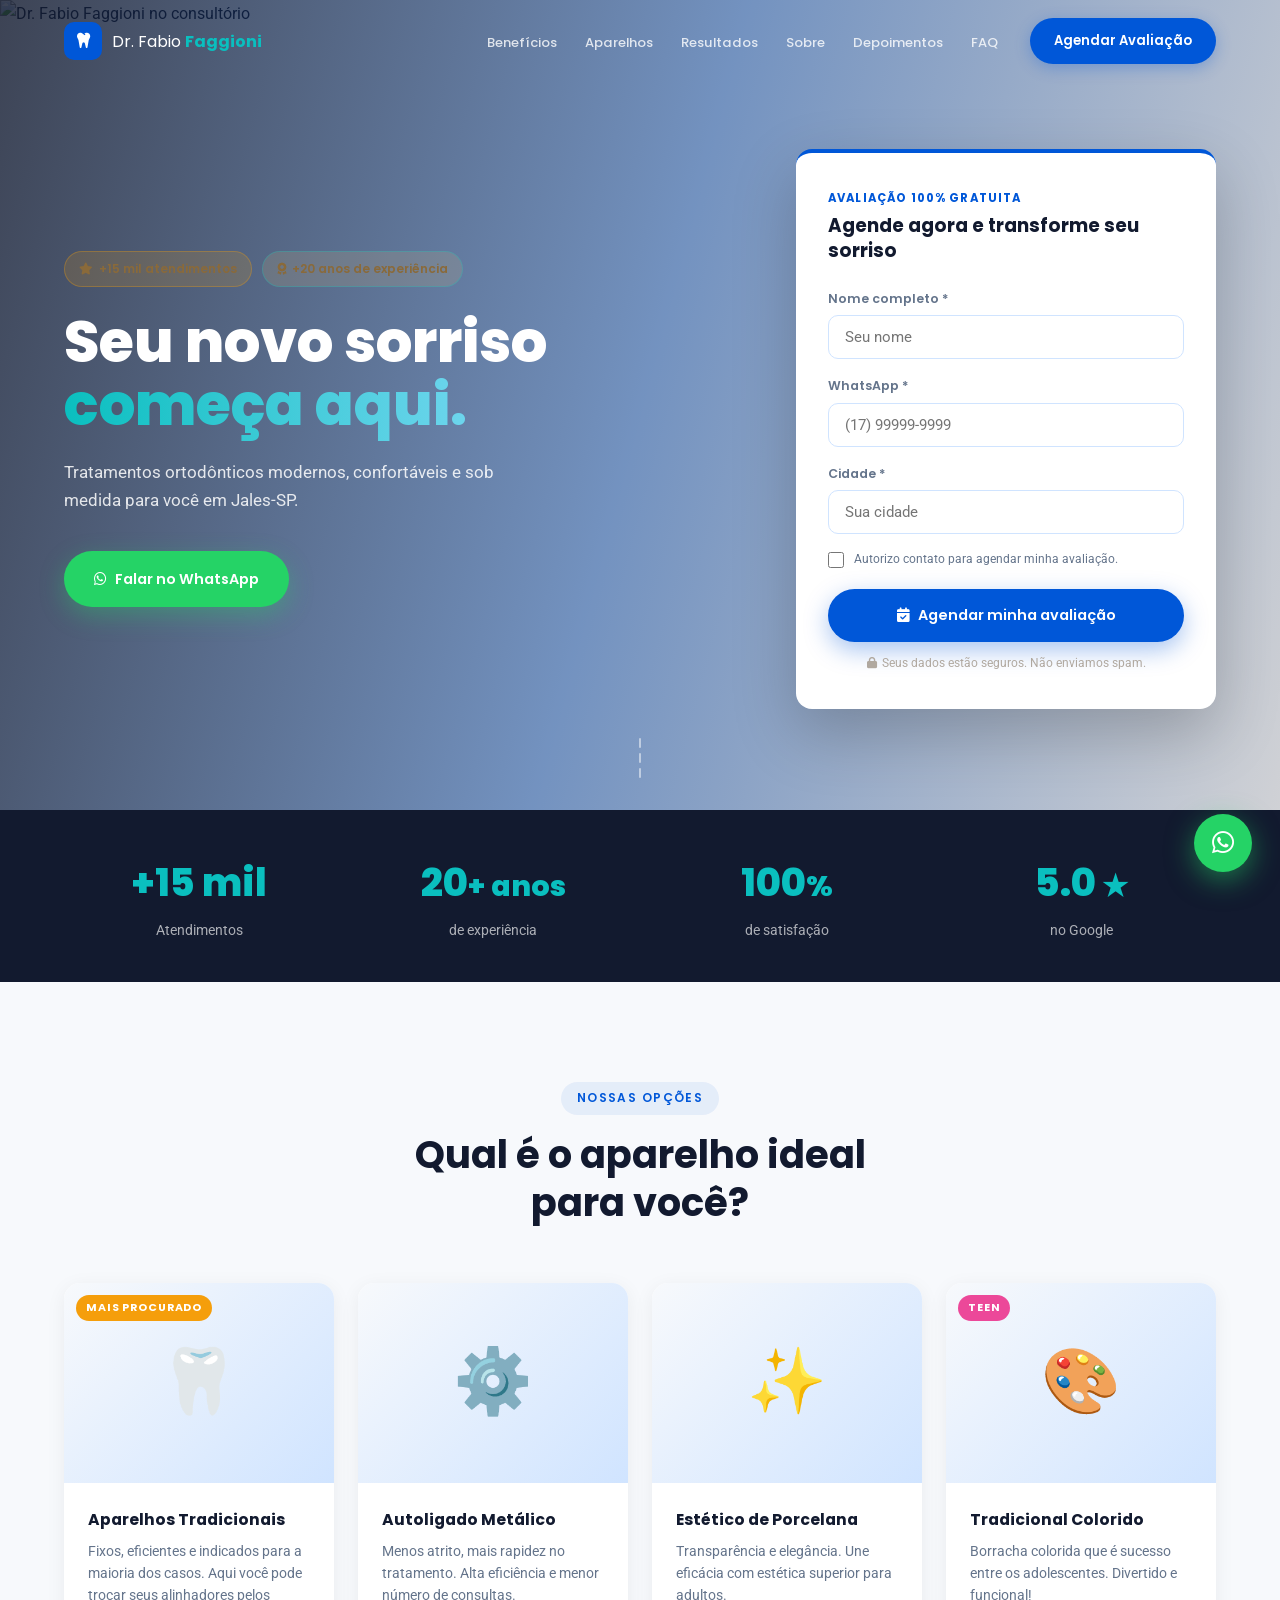
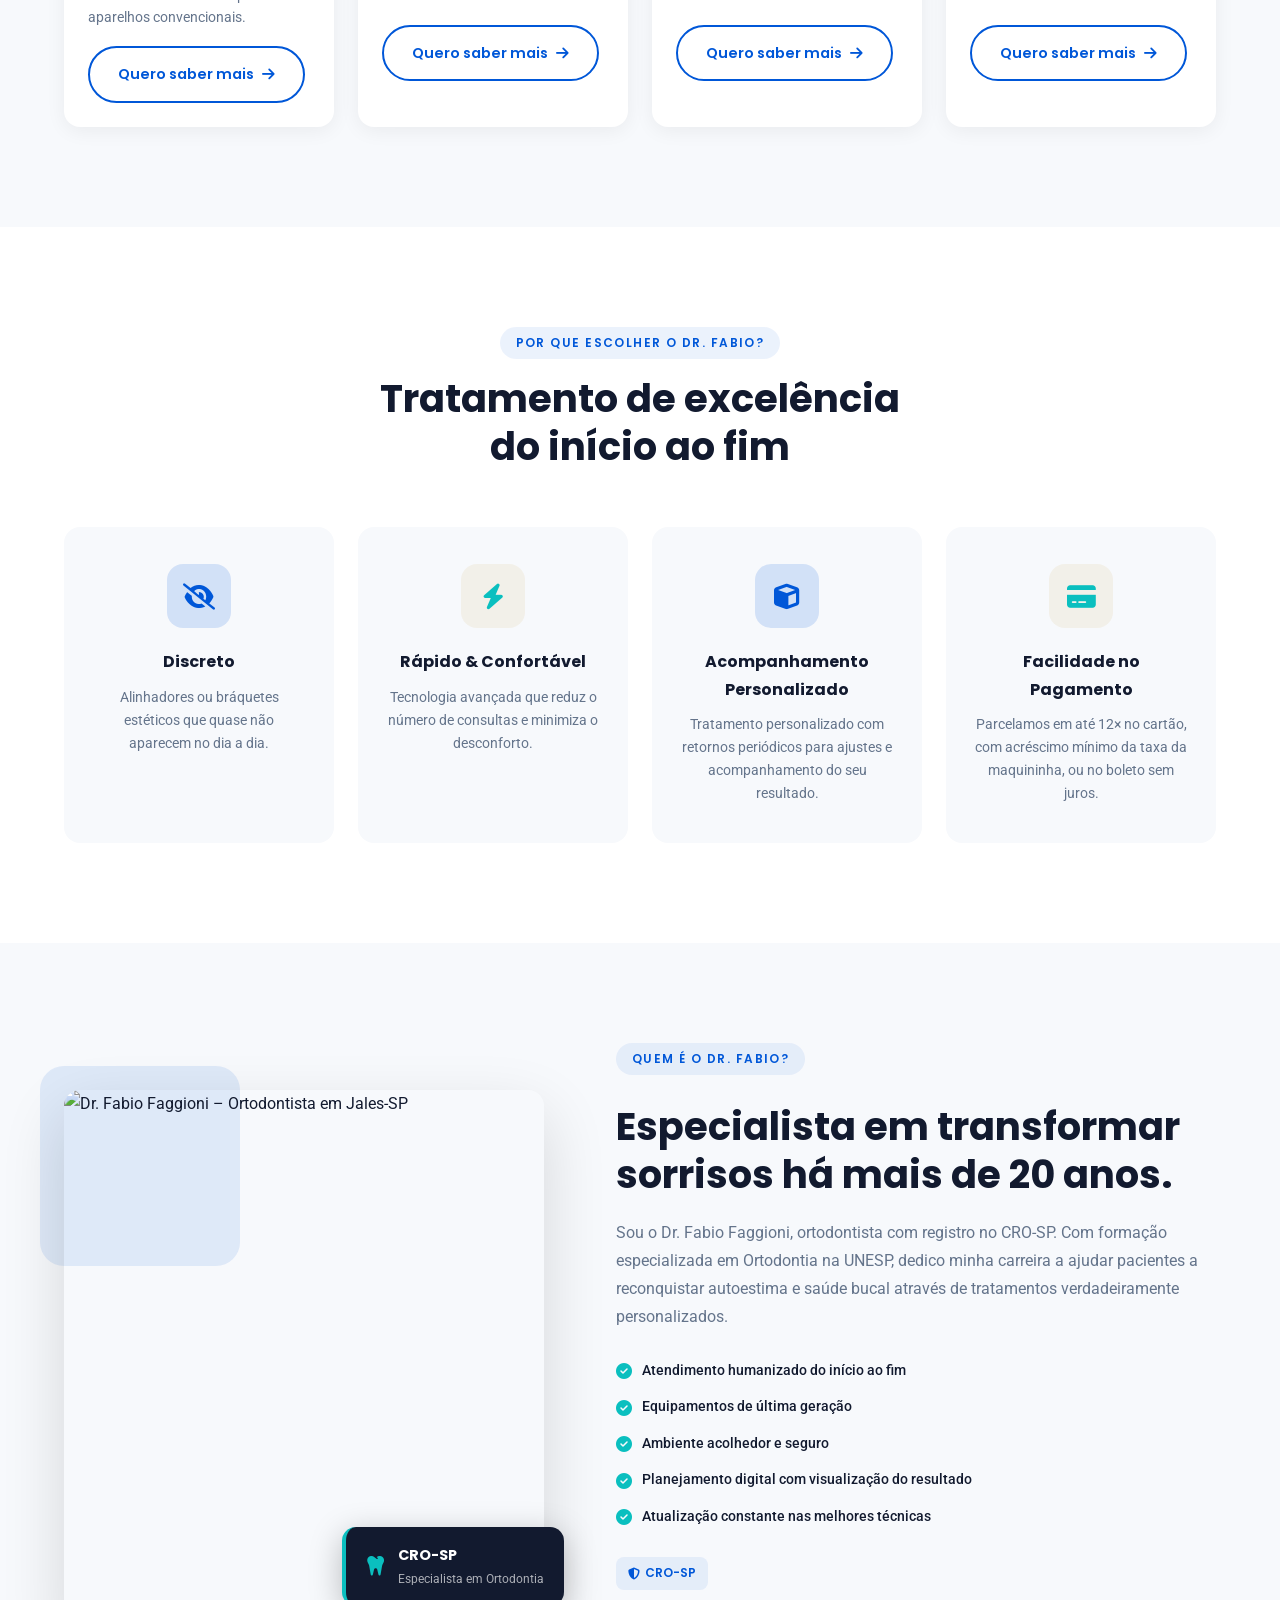
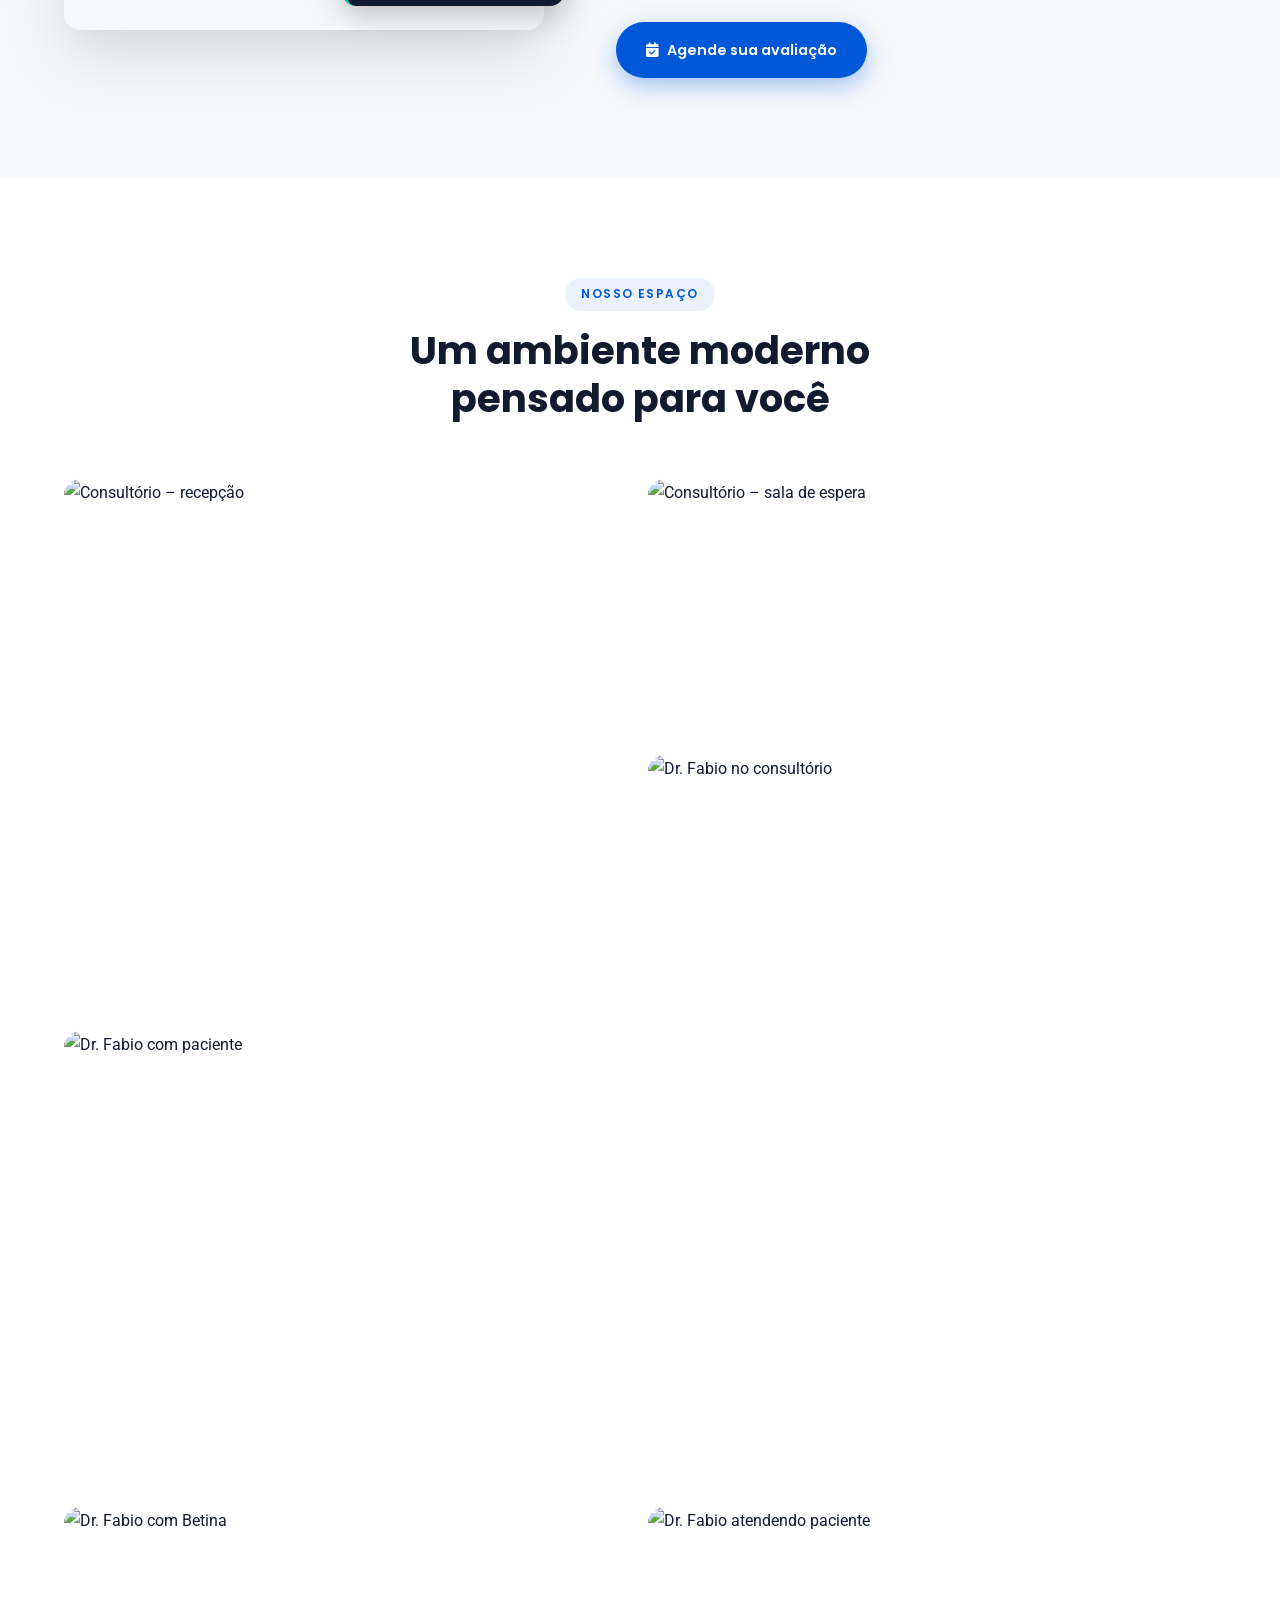
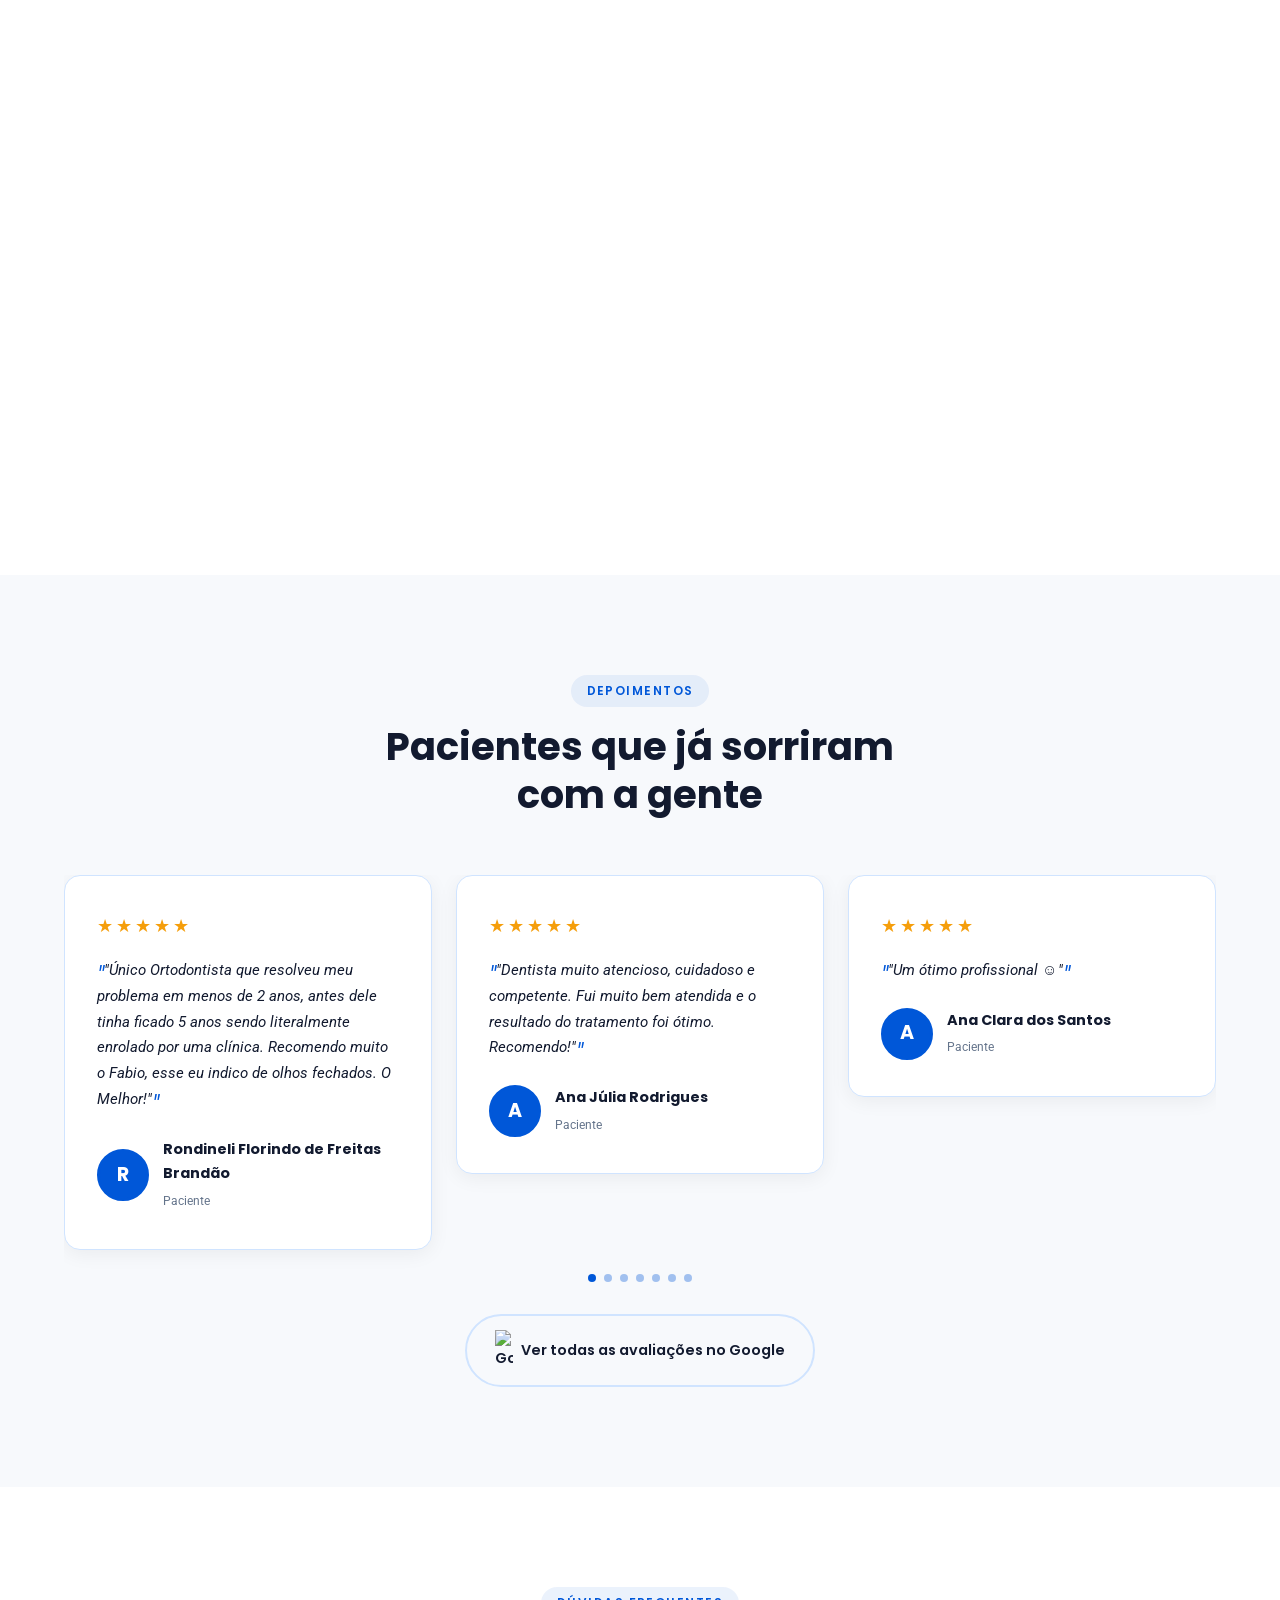
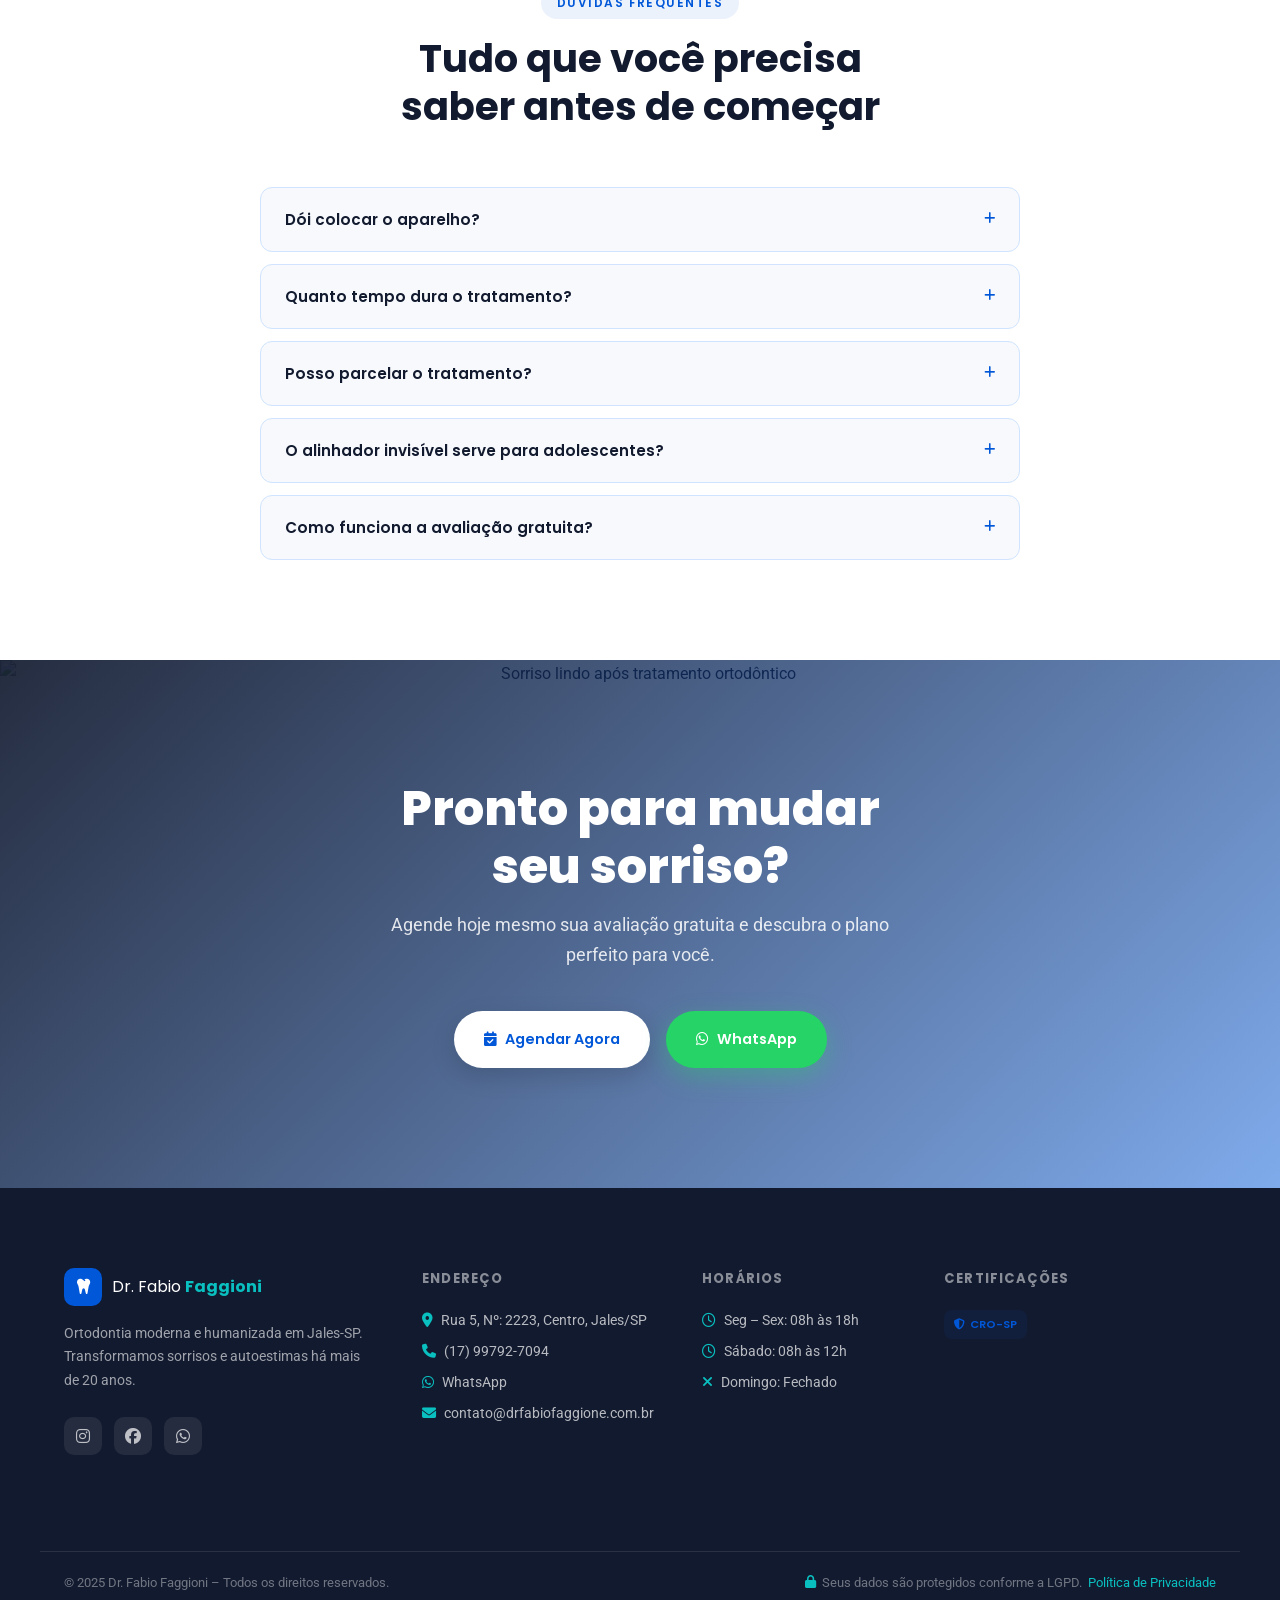
==== index.html @ be051762 "Adiciona depoimentos reais e mantém fakes (exceto planejamento 3D) https://claude.ai/code/session_01" ====
<!DOCTYPE html>
<html lang="pt-BR">
<head>
  <meta charset="UTF-8" />
  <meta name="viewport" content="width=device-width, initial-scale=1.0" />
  <meta name="description" content="Dr. Fabio Faggioni – Ortodontia em Jales-SP. Tratamentos modernos, alinhadores invisíveis, aparelhos estéticos e muito mais. Agende sua avaliação gratuita!" />
  <title>Dr. Fabio Faggioni | Ortodontia em Jales-SP</title>

  <!-- Fonts -->
  <link rel="preconnect" href="https://fonts.googleapis.com" />
  <link rel="preconnect" href="https://fonts.gstatic.com" crossorigin />
  <link href="https://fonts.googleapis.com/css2?family=Poppins:wght@300;400;500;600;700;800;900&family=Roboto:wght@300;400;500;700&display=swap" rel="stylesheet" />

  <!-- Icons -->
  <link rel="stylesheet" href="https://cdnjs.cloudflare.com/ajax/libs/font-awesome/6.5.0/css/all.min.css" />

  <!-- Swiper -->
  <link rel="stylesheet" href="https://cdn.jsdelivr.net/npm/swiper@11/swiper-bundle.min.css" />

  <!-- AOS -->
  <link rel="stylesheet" href="https://unpkg.com/aos@2.3.4/dist/aos.css" />

  <style>
/* =====================================================
   DR. FÁBIO FAGGIONE – CSS PREMIUM
   ===================================================== */

/* --- RESET & BASE --- */
*, *::before, *::after { box-sizing: border-box; margin: 0; padding: 0; }

:root {
  --blue:    #0057D8;
  --blue-dk: #003FA3;
  --teal:    #0ABFBF;
  --neutral: #F7F9FC;
  --dark:    #121A2F;
  --dark2:   #1E2A45;
  --gray:    #64748B;
  --light:   #FFFFFF;
  --gold:    #F59E0B;
  --shadow:  0 4px 32px rgba(0,87,216,.13);
  --radius:  16px;
  --font1:   'Poppins', sans-serif;
  --font2:   'Roboto', sans-serif;
  --transition: .3s ease;
}

html { scroll-behavior: smooth; font-size: 16px; }

body {
  font-family: var(--font2);
  color: var(--dark);
  background: #ffffff;
  line-height: 1.7;
  overflow-x: hidden;
}

img { max-width: 100%; display: block; object-fit: cover; }
a  { text-decoration: none; color: inherit; }
ul { list-style: none; }
button { cursor: pointer; border: none; background: none; font-family: var(--font1); }

.container {
  max-width: 1200px;
  margin: 0 auto;
  padding: 0 24px;
}

/* ---- SECTION HEADERS ---- */
.section-header {
  text-align: center;
  margin-bottom: 56px;
}
.section-tag {
  display: inline-block;
  font-family: var(--font1);
  font-size: .75rem;
  font-weight: 600;
  letter-spacing: .12em;
  text-transform: uppercase;
  color: var(--blue);
  background: rgba(0,87,216,.08);
  padding: 6px 16px;
  border-radius: 100px;
  margin-bottom: 16px;
}
.section-title {
  font-family: var(--font1);
  font-size: clamp(1.75rem, 3vw, 2.5rem);
  font-weight: 700;
  line-height: 1.25;
  color: var(--dark);
}
.section-title span { color: var(--blue); }

/* ---- BUTTONS ---- */
.btn {
  display: inline-flex;
  align-items: center;
  gap: 8px;
  font-family: var(--font1);
  font-size: .9rem;
  font-weight: 600;
  padding: 14px 28px;
  border-radius: 50px;
  transition: var(--transition);
  border: 2px solid transparent;
  cursor: pointer;
  text-align: center;
  justify-content: center;
}
.btn--primary {
  background: var(--blue);
  color: #fff;
  box-shadow: 0 8px 24px rgba(0,87,216,.35);
}
.btn--primary:hover {
  background: var(--blue-dk);
  transform: translateY(-2px);
  box-shadow: 0 12px 32px rgba(0,87,216,.45);
}
.btn--white {
  background: #fff;
  color: var(--blue);
  box-shadow: 0 8px 24px rgba(0,0,0,.15);
}
.btn--white:hover { transform: translateY(-2px); background: var(--neutral); }
.btn--outline {
  background: transparent;
  color: var(--blue);
  border-color: var(--blue);
}
.btn--outline:hover { background: var(--blue); color: #fff; }
.btn--ghost {
  background: transparent;
  color: var(--dark);
  border: 2px solid #D0E4FF;
  display: inline-flex;
  align-items: center;
  gap: 8px;
}
.btn--ghost:hover { border-color: var(--blue); color: var(--blue); }
.btn--whatsapp {
  background: #25D366;
  color: #fff;
  box-shadow: 0 8px 24px rgba(37,211,102,.35);
}
.btn--whatsapp:hover {
  background: #1fba58;
  transform: translateY(-2px);
  box-shadow: 0 12px 32px rgba(37,211,102,.45);
}
.btn--nav {
  background: var(--blue);
  color: #fff;
  padding: 10px 22px;
  font-size: .82rem;
  box-shadow: 0 4px 16px rgba(0,87,216,.30);
}
.btn--nav:hover { background: var(--blue-dk); }
.btn--full { width: 100%; }

/* ---- BADGES ---- */
.badge {
  display: inline-flex;
  align-items: center;
  gap: 6px;
  font-family: var(--font1);
  font-size: .75rem;
  font-weight: 600;
  padding: 7px 14px;
  border-radius: 100px;
}
.badge--gold { background: rgba(245,158,11,.15); color: #8A6A3A; border: 1px solid rgba(245,158,11,.3); }
.badge--teal { background: rgba(212,184,122,.18); color: #8A6A3A; border: 1px solid rgba(10,191,191,.3); }

.cert-badge {
  display: inline-flex;
  align-items: center;
  gap: 5px;
  font-family: var(--font1);
  font-size: .75rem;
  font-weight: 600;
  background: rgba(0,87,216,.08);
  color: var(--blue);
  padding: 6px 12px;
  border-radius: 8px;
}
.cert-badge--sm { font-size: .7rem; padding: 5px 10px; }

/* ==================================================
   HEADER / NAV
================================================== */
.header {
  position: fixed;
  top: 0; left: 0; right: 0;
  z-index: 1000;
  padding: 18px 0;
  transition: background .4s, padding .4s, box-shadow .4s;
}
.header.scrolled {
  background: rgba(18,26,47,.96);
  backdrop-filter: blur(16px);
  padding: 12px 0;
  box-shadow: 0 4px 24px rgba(0,0,0,.25);
}
.header__inner {
  display: flex;
  align-items: center;
  justify-content: space-between;
  gap: 24px;
}
.logo {
  display: flex;
  align-items: center;
  gap: 10px;
  font-family: var(--font1);
  font-size: 1rem;
  color: #fff;
  flex-shrink: 0;
}
.logo__icon {
  width: 38px; height: 38px;
  background: var(--blue);
  border-radius: 10px;
  display: flex; align-items: center; justify-content: center;
  font-size: 1.1rem;
  color: #fff;
}
.logo__text strong { color: var(--teal); }
.nav { display: flex; align-items: center; gap: 32px; }
.nav__list { display: flex; align-items: center; gap: 28px; }
.nav__link {
  font-family: var(--font1);
  font-size: .82rem;
  font-weight: 500;
  color: rgba(255,255,255,.8);
  transition: color .25s;
}
.nav__link:hover { color: var(--teal); }
.hamburger {
  display: none;
  flex-direction: column;
  gap: 5px;
  padding: 6px;
}
.hamburger span {
  display: block;
  width: 24px; height: 2px;
  background: #fff;
  border-radius: 2px;
  transition: var(--transition);
}
.hamburger.active span:nth-child(1) { transform: translateY(7px) rotate(45deg); }
.hamburger.active span:nth-child(2) { opacity: 0; }
.hamburger.active span:nth-child(3) { transform: translateY(-7px) rotate(-45deg); }

/* ==================================================
   HERO
================================================== */
.hero {
  position: relative;
  min-height: 90vh;
  display: flex;
  align-items: center;
  padding-top: 80px;
  overflow: hidden;
}
.hero__bg {
  position: absolute;
  inset: 0;
  z-index: 0;
}
.hero__img {
  width: 100%; height: 100%;
  object-fit: cover;
  object-position: center top;
}
.hero__overlay {
  position: absolute;
  inset: 0;
  background: linear-gradient(105deg, rgba(18,26,47,.82) 0%, rgba(0,57,140,.55) 50%, rgba(18,26,47,.2) 100%);
}
.hero__inner {
  position: relative;
  z-index: 1;
  display: grid;
  grid-template-columns: 1fr 420px;
  gap: 48px;
  align-items: center;
  padding-top: 48px;
  padding-bottom: 80px;
}
.hero__badges {
  display: flex;
  flex-wrap: wrap;
  gap: 10px;
  margin-bottom: 24px;
}
.hero__title {
  font-family: var(--font1);
  font-size: clamp(2.2rem, 5vw, 3.6rem);
  font-weight: 800;
  line-height: 1.1;
  color: #fff;
  margin-bottom: 20px;
}
.hero__title .highlight {
  background: linear-gradient(90deg, var(--teal), #6DD5ED);
  -webkit-background-clip: text;
  -webkit-text-fill-color: transparent;
  background-clip: text;
}
.hero__sub {
  font-size: 1.05rem;
  color: rgba(255,255,255,.85);
  margin-bottom: 36px;
  max-width: 480px;
  line-height: 1.7;
}
.hero__wa { margin-top: 0; }
.hero__scroll {
  position: absolute;
  bottom: 32px;
  left: 50%;
  transform: translateX(-50%);
  display: flex;
  flex-direction: column;
  align-items: center;
  gap: 5px;
  z-index: 1;
}
.hero__scroll span {
  display: block;
  width: 2px; height: 10px;
  background: rgba(255,255,255,.5);
  border-radius: 2px;
  animation: scrollPulse 1.6s ease-in-out infinite;
}
.hero__scroll span:nth-child(2) { animation-delay: .2s; }
.hero__scroll span:nth-child(3) { animation-delay: .4s; }
@keyframes scrollPulse {
  0%, 100% { opacity: .3; transform: scaleY(1); }
  50%       { opacity: 1;  transform: scaleY(1.5); }
}

/* FORM CARD */
.form-card {
  background: #fff;
  border-radius: var(--radius);
  padding: 36px 32px;
  box-shadow: 0 24px 64px rgba(0,0,0,.22);
  border-top: 4px solid var(--blue);
}
.form-card__label {
  font-family: var(--font1);
  font-size: .72rem;
  font-weight: 700;
  letter-spacing: .1em;
  text-transform: uppercase;
  color: var(--blue);
  margin-bottom: 6px;
}
.form-card__title {
  font-family: var(--font1);
  font-size: 1.15rem;
  font-weight: 700;
  color: var(--dark);
  margin-bottom: 24px;
  line-height: 1.35;
}
.form__group {
  margin-bottom: 16px;
}
.form__group label {
  display: block;
  font-size: .78rem;
  font-weight: 600;
  color: var(--gray);
  margin-bottom: 6px;
  font-family: var(--font1);
}
.form__group input {
  width: 100%;
  padding: 12px 16px;
  border: 1.5px solid #D0E4FF;
  border-radius: 10px;
  font-size: .92rem;
  font-family: var(--font2);
  color: var(--dark);
  transition: border-color .2s, box-shadow .2s;
  outline: none;
}
.form__group input:focus {
  border-color: var(--blue);
  box-shadow: 0 0 0 3px rgba(0,87,216,.15);
}
.form__check {
  display: flex;
  align-items: flex-start;
  gap: 10px;
  margin-bottom: 20px;
}
.form__check input[type="checkbox"] {
  width: 16px; height: 16px;
  margin-top: 2px;
  accent-color: var(--blue);
  flex-shrink: 0;
}
.form__check label {
  font-size: .78rem;
  color: var(--gray);
  line-height: 1.5;
}
.form-card__privacy {
  text-align: center;
  font-size: .72rem;
  color: #B0A89F;
  margin-top: 12px;
  display: flex;
  align-items: center;
  justify-content: center;
  gap: 5px;
}

/* ==================================================
   TRUST BAR
================================================== */
.trust-bar {
  background: var(--dark);
  padding: 40px 0;
}
.trust-bar__inner {
  display: grid;
  grid-template-columns: repeat(4, 1fr);
  gap: 24px;
  text-align: center;
}
.trust-item__num {
  font-family: var(--font1);
  font-size: 2.4rem;
  font-weight: 800;
  color: var(--teal);
}
.trust-item__plus {
  font-family: var(--font1);
  font-size: 1.8rem;
  font-weight: 800;
  color: var(--teal);
}
.trust-item p {
  color: rgba(255,255,255,.65);
  font-size: .85rem;
  margin-top: 4px;
}

/* ==================================================
   BENEFÍCIOS
================================================== */
.beneficios {
  padding: 100px 0;
  background: #fff;
}
.beneficios__grid {
  display: grid;
  grid-template-columns: repeat(4, 1fr);
  gap: 24px;
}
.benefit-card {
  background: var(--neutral);
  border-radius: var(--radius);
  padding: 36px 28px;
  text-align: center;
  transition: transform .3s, box-shadow .3s;
  border: 1px solid transparent;
}
.benefit-card:hover {
  transform: translateY(-8px);
  box-shadow: var(--shadow);
  border-color: rgba(0,87,216,.12);
  background: #fff;
}
.benefit-card__icon {
  width: 64px; height: 64px;
  border-radius: 16px;
  display: flex; align-items: center; justify-content: center;
  font-size: 1.6rem;
  margin: 0 auto 20px;
}
.benefit-card__icon--blue { background: rgba(0,87,216,.15); color: var(--blue); }
.benefit-card__icon--teal { background: rgba(212,184,122,.15); color: var(--teal); }
.benefit-card h3 {
  font-family: var(--font1);
  font-size: 1rem;
  font-weight: 700;
  color: var(--dark);
  margin-bottom: 10px;
}
.benefit-card p {
  font-size: .88rem;
  color: var(--gray);
  line-height: 1.65;
}

/* ==================================================
   APARELHOS
================================================== */
.aparelhos {
  padding: 100px 0;
  background: var(--neutral);
}
.aparelhos__grid {
  display: grid;
  grid-template-columns: repeat(4, 1fr);
  gap: 24px;
}
.aparelho-card {
  background: #fff;
  border-radius: var(--radius);
  overflow: hidden;
  box-shadow: 0 4px 20px rgba(0,0,0,.06);
  transition: transform .3s, box-shadow .3s;
}
.aparelho-card:hover {
  transform: translateY(-8px);
  box-shadow: var(--shadow);
}
.aparelho-card__img {
  position: relative;
  height: 200px;
  overflow: hidden;
}
.aparelho-card__img img {
  width: 100%; height: 100%;
  object-fit: cover;
  transition: transform .5s;
}
.aparelho-card:hover .aparelho-card__img img { transform: scale(1.07); }
.aparelho-card__badge {
  position: absolute;
  top: 12px; left: 12px;
  background: var(--gold);
  color: #fff;
  font-family: var(--font1);
  font-size: .68rem;
  font-weight: 700;
  letter-spacing: .08em;
  text-transform: uppercase;
  padding: 4px 10px;
  border-radius: 100px;
}
.aparelho-card__badge--pink { background: #EC4899; }
.aparelho-card__body {
  padding: 24px;
}
.aparelho-card__body h3 {
  font-family: var(--font1);
  font-size: .98rem;
  font-weight: 700;
  color: var(--dark);
  margin-bottom: 8px;
}
.aparelho-card__body p {
  font-size: .85rem;
  color: var(--gray);
  margin-bottom: 18px;
  line-height: 1.6;
}

/* ==================================================
   ANTES & DEPOIS
================================================== */
.antes-depois {
  padding: 100px 0;
  background: #fff;
}
.antesdepois-swiper { padding-bottom: 48px !important; }
.caso-card {
  background: var(--neutral);
  border-radius: var(--radius);
  overflow: hidden;
  border: 1px solid #D0E4FF;
}
.caso-card__imgs {
  display: grid;
  grid-template-columns: 1fr auto 1fr;
  align-items: center;
  gap: 0;
}
.caso-img {
  position: relative;
  height: 300px;
  overflow: hidden;
}
.caso-img img {
  width: 100%; height: 100%;
  object-fit: cover;
  object-position: center top;
}
.caso-img__label {
  position: absolute;
  bottom: 12px; left: 12px;
  background: rgba(0,0,0,.6);
  color: #fff;
  font-family: var(--font1);
  font-size: .7rem;
  font-weight: 700;
  letter-spacing: .1em;
  text-transform: uppercase;
  padding: 4px 10px;
  border-radius: 100px;
}
.caso-img__label--after { background: var(--blue); }
.caso-divider {
  width: 44px;
  height: 44px;
  background: var(--blue);
  border-radius: 50%;
  display: flex; align-items: center; justify-content: center;
  color: #fff;
  font-size: .9rem;
  flex-shrink: 0;
  box-shadow: 0 4px 16px rgba(0,87,216,.35);
  z-index: 1;
}
.caso-card__info {
  padding: 20px 24px;
  display: flex;
  align-items: center;
  gap: 16px;
}
.caso-card__name {
  font-family: var(--font1);
  font-size: .95rem;
  font-weight: 700;
  color: var(--dark);
}
.caso-card__time {
  font-size: .82rem;
  color: var(--gray);
  display: flex; align-items: center; gap: 5px;
}
.caso-card__stars {
  margin-left: auto;
  color: var(--gold);
  font-size: 1rem;
  letter-spacing: 2px;
}
.antesdepois-swiper .swiper-button-prev,
.antesdepois-swiper .swiper-button-next {
  background: var(--blue);
  color: #fff;
  width: 44px; height: 44px;
  border-radius: 50%;
  --swiper-navigation-size: 18px;
}
.antesdepois-swiper .swiper-button-prev:after,
.antesdepois-swiper .swiper-button-next:after { font-size: 16px; }

/* ==================================================
   SOBRE
================================================== */
.sobre {
  padding: 100px 0;
  background: var(--neutral);
}
.sobre__inner {
  display: grid;
  grid-template-columns: 480px 1fr;
  gap: 72px;
  align-items: center;
}
.sobre__img-wrap {
  position: relative;
}
.sobre__img-deco {
  position: absolute;
  top: -24px; left: -24px;
  width: 200px; height: 200px;
  background: var(--blue);
  border-radius: 24px;
  opacity: .1;
  z-index: 0;
}
.sobre__img {
  position: relative;
  width: 100%;
  height: 540px;
  border-radius: var(--radius);
  object-fit: cover;
  object-position: center top;
  box-shadow: 0 24px 64px rgba(0,0,0,.14);
  z-index: 1;
}
.sobre__img-badge {
  position: absolute;
  bottom: 24px; right: -20px;
  background: var(--dark);
  color: #fff;
  padding: 16px 20px;
  border-radius: 14px;
  display: flex;
  align-items: center;
  gap: 12px;
  font-size: .85rem;
  z-index: 2;
  box-shadow: 0 8px 32px rgba(0,0,0,.25);
  border-left: 4px solid var(--teal);
}
.sobre__img-badge i {
  font-size: 1.4rem;
  color: var(--teal);
  flex-shrink: 0;
}
.sobre__img-badge strong {
  display: block;
  font-family: var(--font1);
  font-size: .9rem;
  font-weight: 700;
}
.sobre__img-badge span {
  font-size: .72rem;
  color: rgba(255,255,255,.65);
}
.sobre__content .section-title {
  text-align: left;
  margin-bottom: 20px;
  margin-top: 12px;
}
.sobre__text {
  color: var(--gray);
  margin-bottom: 28px;
  line-height: 1.75;
}
.sobre__bullets {
  display: flex;
  flex-direction: column;
  gap: 12px;
  margin-bottom: 28px;
}
.sobre__bullets li {
  display: flex;
  align-items: center;
  gap: 10px;
  font-size: .9rem;
  color: var(--dark);
  font-weight: 500;
}
.sobre__bullets li i { color: var(--teal); font-size: 1rem; }
.sobre__certs {
  display: flex;
  flex-wrap: wrap;
  gap: 10px;
  margin-bottom: 32px;
}

/* ==================================================
   GALERIA
================================================== */
.galeria {
  padding: 100px 0;
  background: #fff;
}
.galeria__grid {
  display: grid;
  grid-template-columns: 1fr 1fr;
  grid-template-rows: auto auto;
  gap: 16px;
}
.galeria__item {
  border-radius: var(--radius);
  overflow: hidden;
  height: 260px;
  position: relative;
}
.galeria__item--large {
  grid-column: 1 / 2;
  grid-row: 1 / 3;
  height: 536px;
}
.galeria__item--full {
  grid-column: 1 / 3;
  height: 460px;
}
.galeria__item--square {
  grid-column: span 1;
  aspect-ratio: 1 / 1;
  height: auto;
}
.galeria__item img {
  width: 100%; height: 100%;
  object-fit: cover;
  transition: transform .5s;
}
.galeria__item:hover img { transform: scale(1.05); }

/* ==================================================
   DEPOIMENTOS
================================================== */
.depoimentos {
  padding: 100px 0;
  background: var(--neutral);
}
.depo-swiper { padding-bottom: 48px !important; }
.depo-card {
  background: #fff;
  border-radius: var(--radius);
  padding: 36px 32px;
  box-shadow: 0 4px 20px rgba(0,0,0,.06);
  border: 1px solid #D0E4FF;
  height: auto;
}
.depo-card__stars {
  color: var(--gold);
  font-size: 1.1rem;
  letter-spacing: 3px;
  margin-bottom: 16px;
}
.depo-card__text {
  font-size: .95rem;
  line-height: 1.7;
  color: var(--dark);
  margin-bottom: 24px;
  font-style: italic;
}
.depo-card__text::before { content: '"'; font-size: 1.5rem; color: var(--blue); line-height: 0; vertical-align: -8px; }
.depo-card__text::after  { content: '"'; font-size: 1.5rem; color: var(--blue); line-height: 0; vertical-align: -8px; }
.depo-card__author {
  display: flex;
  align-items: center;
  gap: 14px;
}
.depo-card__author img {
  width: 52px; height: 52px;
  border-radius: 50%;
  object-fit: cover;
  border: 3px solid var(--blue);
}
.depo-card__author strong {
  font-family: var(--font1);
  font-size: .9rem;
  font-weight: 700;
  color: var(--dark);
  display: block;
}
.depo-card__author span {
  font-size: .78rem;
  color: var(--gray);
}
.depoimentos__google {
  text-align: center;
  margin-top: 16px;
}

/* ==================================================
   FAQ
================================================== */
.faq {
  padding: 100px 0;
  background: #fff;
}
.faq__inner { }
.faq__list {
  max-width: 760px;
  margin: 0 auto;
  display: flex;
  flex-direction: column;
  gap: 12px;
}
.faq-item {
  background: var(--neutral);
  border-radius: 12px;
  border: 1.5px solid #D0E4FF;
  overflow: hidden;
  transition: border-color .2s;
}
.faq-item.active { border-color: var(--blue); }
.faq-item__q {
  width: 100%;
  display: flex;
  justify-content: space-between;
  align-items: center;
  gap: 16px;
  padding: 20px 24px;
  font-family: var(--font1);
  font-size: .95rem;
  font-weight: 600;
  color: var(--dark);
  text-align: left;
  transition: color .2s;
}
.faq-item.active .faq-item__q { color: var(--blue); }
.faq-item__q i {
  font-size: .8rem;
  flex-shrink: 0;
  color: var(--blue);
  transition: transform .3s;
}
.faq-item.active .faq-item__q i { transform: rotate(45deg); }
.faq-item__a {
  max-height: 0;
  overflow: hidden;
  transition: max-height .4s ease, padding .3s;
}
.faq-item__a p {
  padding: 0 24px 20px;
  font-size: .9rem;
  color: var(--gray);
  line-height: 1.7;
}

/* ==================================================
   CTA FINAL
================================================== */
.cta-final {
  position: relative;
  padding: 120px 0;
  text-align: center;
  overflow: hidden;
}
.cta-final__bg {
  position: absolute;
  inset: 0;
}
.cta-final__bg img {
  width: 100%; height: 100%;
  object-fit: cover;
  object-position: center 30%;
}
.cta-final__overlay {
  position: absolute;
  inset: 0;
  background: linear-gradient(135deg, rgba(18,26,47,.92) 0%, rgba(0,87,216,.50) 100%);
}
.cta-final__inner {
  position: relative;
  z-index: 1;
}
.cta-final__inner h2 {
  font-family: var(--font1);
  font-size: clamp(2rem, 4vw, 3rem);
  font-weight: 800;
  color: #fff;
  margin-bottom: 16px;
  line-height: 1.2;
}
.cta-final__inner p {
  font-size: 1.1rem;
  color: rgba(255,255,255,.85);
  max-width: 540px;
  margin: 0 auto 40px;
  line-height: 1.7;
}
.cta-final__btns {
  display: flex;
  justify-content: center;
  gap: 16px;
  flex-wrap: wrap;
}

/* ==================================================
   FOOTER
================================================== */
.footer {
  background: var(--dark);
  padding: 80px 0 0;
  color: rgba(255,255,255,.7);
  font-size: .88rem;
}
.footer__grid {
  display: grid;
  grid-template-columns: 1.6fr 1fr 1fr 1.4fr;
  gap: 48px;
  padding-bottom: 64px;
  border-bottom: 1px solid rgba(255,255,255,.1);
}
.footer__col h4 {
  font-family: var(--font1);
  font-size: .82rem;
  font-weight: 700;
  letter-spacing: .08em;
  text-transform: uppercase;
  color: rgba(255,255,255,.5);
  margin-bottom: 20px;
}
.footer__col p {
  display: flex;
  align-items: flex-start;
  gap: 8px;
  margin-bottom: 10px;
  line-height: 1.5;
}
.footer__col p i { color: var(--teal); margin-top: 3px; flex-shrink: 0; }
.footer__col a:hover { color: var(--teal); }
.footer__col--brand p {
  display: block;
  color: rgba(255,255,255,.6);
  margin: 16px 0 24px;
  font-size: .88rem;
  line-height: 1.7;
}
.logo--light { color: #fff; }
.footer__socials {
  display: flex;
  gap: 12px;
}
.footer__socials a {
  width: 38px; height: 38px;
  background: rgba(255,255,255,.08);
  border-radius: 10px;
  display: flex; align-items: center; justify-content: center;
  color: rgba(255,255,255,.7);
  font-size: 1rem;
  transition: background .2s, color .2s;
}
.footer__socials a:hover { background: var(--blue); color: #fff; }
.footer__certs {
  display: flex;
  flex-wrap: wrap;
  gap: 8px;
  margin-bottom: 20px;
}
.footer__map { border-radius: 10px; overflow: hidden; }
.footer__bottom {
  padding: 20px 0;
}
.footer__bottom-inner {
  display: flex;
  justify-content: space-between;
  align-items: center;
  flex-wrap: wrap;
  gap: 12px;
  font-size: .8rem;
  color: rgba(255,255,255,.4);
}
.footer__lgpd { display: flex; align-items: center; gap: 6px; }
.footer__lgpd a { color: var(--teal); }
.footer__lgpd i { color: var(--teal); }

/* ==================================================
   FLOATING WHATSAPP
================================================== */
.float-whatsapp {
  position: fixed;
  bottom: 28px; right: 28px;
  width: 58px; height: 58px;
  background: #25D366;
  border-radius: 50%;
  display: flex; align-items: center; justify-content: center;
  font-size: 1.6rem;
  color: #fff;
  box-shadow: 0 8px 28px rgba(37,211,102,.5);
  z-index: 999;
  transition: transform .3s, box-shadow .3s;
  animation: waPulse 2.5s ease-in-out infinite;
}
.float-whatsapp:hover {
  transform: scale(1.12);
  box-shadow: 0 12px 36px rgba(37,211,102,.6);
  animation: none;
}
@keyframes waPulse {
  0%, 100% { box-shadow: 0 8px 28px rgba(37,211,102,.5); }
  50% { box-shadow: 0 8px 44px rgba(37,211,102,.7), 0 0 0 10px rgba(37,211,102,.1); }
}
.float-whatsapp__tooltip {
  position: absolute;
  right: 70px;
  background: var(--dark);
  color: #fff;
  font-family: var(--font1);
  font-size: .75rem;
  font-weight: 600;
  padding: 6px 12px;
  border-radius: 8px;
  white-space: nowrap;
  opacity: 0;
  pointer-events: none;
  transition: opacity .25s;
}
.float-whatsapp:hover .float-whatsapp__tooltip { opacity: 1; }
.float-whatsapp__tooltip::after {
  content: '';
  position: absolute;
  right: -6px; top: 50%;
  transform: translateY(-50%);
  border: 6px solid transparent;
  border-right: none;
  border-left-color: var(--dark);
}

/* ==================================================
   SWIPER CUSTOM
================================================== */
.swiper-pagination-bullet {
  background: var(--blue) !important;
  opacity: .35;
}
.swiper-pagination-bullet-active { opacity: 1 !important; }

/* ==================================================
   RESPONSIVE
================================================== */
@media (max-width: 1100px) {
  .sobre__inner { grid-template-columns: 400px 1fr; gap: 48px; }
  .aparelhos__grid { grid-template-columns: repeat(2, 1fr); }
}

@media (max-width: 991px) {
  .hero__inner { grid-template-columns: 1fr; max-width: 540px; margin: 0 auto; }
  .hero { min-height: auto; padding: 100px 0 80px; }
  .hero__content { text-align: center; }
  .hero__badges { justify-content: center; }
  .hero__sub { margin: 0 auto 32px; }
  .beneficios__grid { grid-template-columns: repeat(2, 1fr); }
  .sobre__inner { grid-template-columns: 1fr; max-width: 600px; margin: 0 auto; }
  .sobre__img-badge { right: 0; }
  .trust-bar__inner { grid-template-columns: repeat(2, 1fr); gap: 32px; }
  .footer__grid { grid-template-columns: 1fr 1fr; }
  .galeria__grid { grid-template-columns: 1fr 1fr; }
  .galeria__item--large { grid-column: 1 / 3; grid-row: auto; height: 280px; }
  .galeria__item--full { grid-column: 1 / 3; height: 340px; }
  .galeria__item { height: 200px; }
  .galeria__item--square { height: auto; aspect-ratio: 1 / 1; }
  /* NAV */
  .nav {
    position: fixed;
    top: 0; right: -100%;
    width: 280px; height: 100vh;
    background: var(--dark);
    flex-direction: column;
    align-items: flex-start;
    padding: 88px 32px 40px;
    gap: 32px;
    transition: right .35s cubic-bezier(.4,0,.2,1);
    z-index: 999;
    box-shadow: -8px 0 32px rgba(0,0,0,.25);
  }
  .nav.open { right: 0; }
  .nav__list { flex-direction: column; gap: 8px; width: 100%; }
  .nav__link {
    font-size: .95rem;
    display: block;
    padding: 8px 0;
    border-bottom: 1px solid rgba(255,255,255,.07);
    width: 100%;
  }
  .hamburger { display: flex; z-index: 1001; }
  .btn--nav { width: 100%; justify-content: center; }
}

@media (max-width: 640px) {
  .beneficios__grid { grid-template-columns: 1fr; }
  .aparelhos__grid  { grid-template-columns: 1fr; }
  .trust-bar__inner { grid-template-columns: repeat(2, 1fr); }
  .footer__grid { grid-template-columns: 1fr; gap: 32px; }
  .footer__bottom-inner { flex-direction: column; text-align: center; }
  .caso-card__imgs { grid-template-columns: 1fr; }
  .caso-divider { display: none; }
  .caso-img { height: 220px; }
  .sobre__img { height: 360px; }
  .cta-final__btns { flex-direction: column; align-items: center; }
  .header__inner { flex-wrap: nowrap; }
}

@media (max-width: 480px) {
  .form-card { padding: 28px 20px; }
  .hero__title { font-size: 2rem; }
  .depo-card { padding: 24px 20px; }
  .galeria__item--large { height: 220px; }
  .galeria__item--full { height: 300px; }
  .galeria__item { height: 160px; }
  .galeria__item--square { height: auto; aspect-ratio: 1 / 1; }
}

/* ==================================================
   UTILITIES
================================================== */
.text-center { text-align: center; }
.mt-0 { margin-top: 0; }

  /* Aparelhos sem foto – ícone + gradiente */
  .aparelho-card__img { background: linear-gradient(135deg,#F7F9FC 0%,#D0E4FF 100%); display:flex; align-items:center; justify-content:center; }
  .aparelho-card__img img { display:none; }
  .aparelho-icon { font-size:4rem; }
  /* Ocultar seção Antes & Depois (sem fotos) */
  .antes-depois { display:none !important; }
  /* Avatar inicial nos depoimentos */
  .depo-card__author img { display:none; }
  .depo-avatar { width:52px; height:52px; border-radius:50%; background:var(--blue); color:#fff; display:flex; align-items:center; justify-content:center; font-family:var(--font1); font-weight:700; font-size:1.2rem; border:3px solid var(--blue); flex-shrink:0; }
  
/* Hero entrance animations (independent of AOS) */
@keyframes heroFadeRight {
  from { opacity: 0; transform: translateX(-40px); }
  to   { opacity: 1; transform: translateX(0); }
}
@keyframes heroFadeLeft {
  from { opacity: 0; transform: translateX(40px); }
  to   { opacity: 1; transform: translateX(0); }
}
.hero__content--anim {
  animation: heroFadeRight 0.9s ease 0.1s both;
}
</style>
</head>
<body>

<!-- ======================================================
     HEADER / NAV
====================================================== -->
<header class="header" id="header">
  <div class="container header__inner">
    <a href="#hero" class="logo">
      <span class="logo__icon"><i class="fa-solid fa-tooth"></i></span>
      <span class="logo__text">Dr. Fabio <strong>Faggioni</strong></span>
    </a>
    <nav class="nav" id="nav">
      <ul class="nav__list">
        <li><a href="#beneficios" class="nav__link">Benefícios</a></li>
        <li><a href="#aparelhos" class="nav__link">Aparelhos</a></li>
        <li><a href="#antes-depois" class="nav__link">Resultados</a></li>
        <li><a href="#sobre" class="nav__link">Sobre</a></li>
        <li><a href="#depoimentos" class="nav__link">Depoimentos</a></li>
        <li><a href="#faq" class="nav__link">FAQ</a></li>
      </ul>
      <a href="#hero-form" class="btn btn--nav">Agendar Avaliação</a>
    </nav>
    <button class="hamburger" id="hamburger" aria-label="Menu">
      <span></span><span></span><span></span>
    </button>
  </div>
</header>

<!-- ======================================================
     HERO
====================================================== -->
<section class="hero" id="hero">
  <div class="hero__bg">
    <img src="https://litter.catbox.moe/rkardr.jpeg" alt="Dr. Fabio Faggioni no consultório" class="hero__img" />
    <div class="hero__overlay"></div>
  </div>

  <div class="container hero__inner">
    <div class="hero__content hero__content--anim">
      <div class="hero__badges">
        <span class="badge badge--gold"><i class="fa-solid fa-star"></i> +15 mil atendimentos</span>
        <span class="badge badge--teal"><i class="fa-solid fa-award"></i> +20 anos de experiência</span>
      </div>
      <h1 class="hero__title">Seu novo sorriso <span class="highlight">começa aqui.</span></h1>
      <p class="hero__sub">Tratamentos ortodônticos modernos, confortáveis e sob medida para você em Jales-SP.</p>
      <a href="https://wa.me/5517997927094" target="_blank" rel="noopener" class="btn btn--whatsapp hero__wa">
        <i class="fa-brands fa-whatsapp"></i> Falar no WhatsApp
      </a>
    </div>

    <!-- MINI FORM -->
    <div class="hero__form-wrap" id="hero-form" style="animation: heroFadeLeft 0.9s ease 0.3s both;">
      <div class="form-card">
        <p class="form-card__label">Avaliação 100% gratuita</p>
        <h3 class="form-card__title">Agende agora e transforme seu sorriso</h3>
        <form class="form" id="leadForm" novalidate action="javascript:void(0)">
          <div class="form__group">
            <label for="nome">Nome completo *</label>
            <input type="text" id="nome" name="nome" placeholder="Seu nome" required />
          </div>
          <div class="form__group">
            <label for="whatsapp">WhatsApp *</label>
            <input type="tel" id="whatsapp" name="whatsapp" placeholder="(17) 99999-9999" required />
          </div>
          <div class="form__group">
            <label for="cidade">Cidade *</label>
            <input type="text" id="cidade" name="cidade" placeholder="Sua cidade" required />
          </div>
          <div class="form__check">
            <input type="checkbox" id="lgpd" name="lgpd" required />
            <label for="lgpd">Autorizo contato para agendar minha avaliação.</label>
          </div>
          <button type="submit" class="btn btn--primary btn--full">
            <i class="fa-solid fa-calendar-check"></i> Agendar minha avaliação
          </button>
        </form>
        <p class="form-card__privacy"><i class="fa-solid fa-lock"></i> Seus dados estão seguros. Não enviamos spam.</p>
      </div>
    </div>
  </div>

  <div class="hero__scroll">
    <span></span>
    <span></span>
    <span></span>
  </div>
</section>

<!-- ======================================================
     NÚMEROS / TRUST BAR
====================================================== -->
<section class="trust-bar">
  <div class="container trust-bar__inner">
    <div class="trust-item">
      <span class="trust-item__num">+15 mil</span>
      <p>Atendimentos</p>
    </div>
    <div class="trust-item">
      <span class="trust-item__num counter" data-target="20">0</span><span class="trust-item__plus">+ anos</span>
      <p>de experiência</p>
    </div>
    <div class="trust-item">
      <span class="trust-item__num counter" data-target="100">0</span><span class="trust-item__plus">%</span>
      <p>de satisfação</p>
    </div>
    <div class="trust-item">
      <span class="trust-item__num">5.0</span><span class="trust-item__plus"> ★</span>
      <p>no Google</p>
    </div>
  </div>
</section>

<!-- ======================================================
     APARELHOS / SERVIÇOS
====================================================== -->
<section class="aparelhos" id="aparelhos">
  <div class="container">
    <div class="section-header">
      <span class="section-tag">Nossas opções</span>
      <h2 class="section-title">Qual é o aparelho ideal <br />para você?</h2>
    </div>
    <div class="aparelhos__grid">

      <div class="aparelho-card">
        <div class="aparelho-card__img">
          <span class="aparelho-icon">🦷</span>
          <div class="aparelho-card__badge">Mais procurado</div>
        </div>
        <div class="aparelho-card__body">
          <h3>Aparelhos Tradicionais</h3>
          <p>Fixos, eficientes e indicados para a maioria dos casos. Aqui você pode trocar seus alinhadores pelos aparelhos convencionais.</p>
          <a href="https://wa.me/5517997927094?text=Olá!%20Quero%20saber%20mais%20sobre%20alinhadores%20invisíveis." target="_blank" class="btn btn--outline">Quero saber mais <i class="fa-solid fa-arrow-right"></i></a>
        </div>
      </div>

      <div class="aparelho-card">
        <div class="aparelho-card__img">
          <span class="aparelho-icon">⚙️</span>
        </div>
        <div class="aparelho-card__body">
          <h3>Autoligado Metálico</h3>
          <p>Menos atrito, mais rapidez no tratamento. Alta eficiência e menor número de consultas.</p>
          <a href="https://wa.me/5517997927094?text=Olá!%20Quero%20saber%20mais%20sobre%20o%20aparelho%20autoligado." target="_blank" class="btn btn--outline">Quero saber mais <i class="fa-solid fa-arrow-right"></i></a>
        </div>
      </div>

      <div class="aparelho-card">
        <div class="aparelho-card__img">
          <span class="aparelho-icon">✨</span>
        </div>
        <div class="aparelho-card__body">
          <h3>Estético de Porcelana</h3>
          <p>Transparência e elegância. Une eficácia com estética superior para adultos.</p>
          <a href="https://wa.me/5517997927094?text=Olá!%20Quero%20saber%20mais%20sobre%20o%20aparelho%20estético%20de%20porcelana." target="_blank" class="btn btn--outline">Quero saber mais <i class="fa-solid fa-arrow-right"></i></a>
        </div>
      </div>

      <div class="aparelho-card">
        <div class="aparelho-card__img">
          <span class="aparelho-icon">🎨</span>
          <div class="aparelho-card__badge aparelho-card__badge--pink">Teen</div>
        </div>
        <div class="aparelho-card__body">
          <h3>Tradicional Colorido</h3>
          <p>Borracha colorida que é sucesso entre os adolescentes. Divertido e funcional!</p>
          <a href="https://wa.me/5517997927094?text=Olá!%20Quero%20saber%20mais%20sobre%20o%20aparelho%20colorido." target="_blank" class="btn btn--outline">Quero saber mais <i class="fa-solid fa-arrow-right"></i></a>
        </div>
      </div>

    </div>
  </div>
</section>

<!-- ======================================================
     BENEFÍCIOS
====================================================== -->
<section class="beneficios" id="beneficios">
  <div class="container">
    <div class="section-header">
      <span class="section-tag">Por que escolher o Dr. Fabio?</span>
      <h2 class="section-title">Tratamento de excelência <br />do início ao fim</h2>
    </div>
    <div class="beneficios__grid">
      <div class="benefit-card">
        <div class="benefit-card__icon benefit-card__icon--blue">
          <i class="fa-solid fa-eye-slash"></i>
        </div>
        <h3>Discreto</h3>
        <p>Alinhadores ou bráquetes estéticos que quase não aparecem no dia a dia.</p>
      </div>
      <div class="benefit-card">
        <div class="benefit-card__icon benefit-card__icon--teal">
          <i class="fa-solid fa-bolt"></i>
        </div>
        <h3>Rápido & Confortável</h3>
        <p>Tecnologia avançada que reduz o número de consultas e minimiza o desconforto.</p>
      </div>
      <div class="benefit-card">
        <div class="benefit-card__icon benefit-card__icon--blue">
          <i class="fa-solid fa-cube"></i>
        </div>
        <h3>Acompanhamento Personalizado</h3>
        <p>Tratamento personalizado com retornos periódicos para ajustes e acompanhamento do seu resultado.</p>
      </div>
      <div class="benefit-card">
        <div class="benefit-card__icon benefit-card__icon--teal">
          <i class="fa-solid fa-credit-card"></i>
        </div>
        <h3>Facilidade no Pagamento</h3>
        <p>Parcelamos em até 12× no cartão, com acréscimo mínimo da taxa da maquininha, ou no boleto sem juros.</p>
      </div>
    </div>
  </div>
</section>

<!-- ======================================================
     ANTES & DEPOIS
====================================================== -->
<section class="antes-depois" id="antes-depois">
  <div class="container">
    <div class="section-header">
      <span class="section-tag">Resultados reais</span>
      <h2 class="section-title">Veja a diferença <br />em cada sorriso</h2>
    </div>

    <div class="swiper antesdepois-swiper">
      <div class="swiper-wrapper">

        <div class="swiper-slide">
          <div class="caso-card">
            <div class="caso-card__imgs">
              <div class="caso-img">
                <span class="caso-img__label">Antes</span>
                <img src="img/antes1.jpg" alt="Antes do tratamento – caso Ana" loading="lazy" />
              </div>
              <div class="caso-divider"><i class="fa-solid fa-arrow-right"></i></div>
              <div class="caso-img">
                <span class="caso-img__label caso-img__label--after">Depois</span>
                <img src="img/depois1.jpg" alt="Depois do tratamento – caso Ana" loading="lazy" />
              </div>
            </div>
            <div class="caso-card__info">
              <p class="caso-card__name">Caso Ana S.</p>
              <p class="caso-card__time"><i class="fa-regular fa-clock"></i> 14 meses de tratamento</p>
              <div class="caso-card__stars">★★★★★</div>
            </div>
          </div>
        </div>

        <div class="swiper-slide">
          <div class="caso-card">
            <div class="caso-card__imgs">
              <div class="caso-img">
                <span class="caso-img__label">Antes</span>
                <img src="img/antes2.jpg" alt="Antes do tratamento – caso Carlos" loading="lazy" />
              </div>
              <div class="caso-divider"><i class="fa-solid fa-arrow-right"></i></div>
              <div class="caso-img">
                <span class="caso-img__label caso-img__label--after">Depois</span>
                <img src="img/depois2.jpg" alt="Depois do tratamento – caso Carlos" loading="lazy" />
              </div>
            </div>
            <div class="caso-card__info">
              <p class="caso-card__name">Caso Carlos M.</p>
              <p class="caso-card__time"><i class="fa-regular fa-clock"></i> 18 meses de tratamento</p>
              <div class="caso-card__stars">★★★★★</div>
            </div>
          </div>
        </div>

        <div class="swiper-slide">
          <div class="caso-card">
            <div class="caso-card__imgs">
              <div class="caso-img">
                <span class="caso-img__label">Antes</span>
                <img src="img/antes3.jpg" alt="Antes do tratamento – caso Letícia" loading="lazy" />
              </div>
              <div class="caso-divider"><i class="fa-solid fa-arrow-right"></i></div>
              <div class="caso-img">
                <span class="caso-img__label caso-img__label--after">Depois</span>
                <img src="img/depois3.jpg" alt="Depois do tratamento – caso Letícia" loading="lazy" />
              </div>
            </div>
            <div class="caso-card__info">
              <p class="caso-card__name">Caso Letícia R.</p>
              <p class="caso-card__time"><i class="fa-regular fa-clock"></i> 12 meses de tratamento</p>
              <div class="caso-card__stars">★★★★★</div>
            </div>
          </div>
        </div>

      </div>
      <div class="swiper-pagination"></div>
      <div class="swiper-button-prev"></div>
      <div class="swiper-button-next"></div>
    </div>
  </div>
</section>

<!-- ======================================================
     SOBRE
====================================================== -->
<section class="sobre" id="sobre">
  <div class="container sobre__inner">
    <div class="sobre__img-wrap">
      <div class="sobre__img-deco"></div>
      <img src="https://litter.catbox.moe/70300w.jpg" alt="Dr. Fabio Faggioni – Ortodontista em Jales-SP" class="sobre__img" loading="lazy" />
      <div class="sobre__img-badge">
        <i class="fa-solid fa-tooth"></i>
        <div>
          <strong>CRO-SP</strong>
          <span>Especialista em Ortodontia</span>
        </div>
      </div>
    </div>

    <div class="sobre__content">
      <span class="section-tag">Quem é o Dr. Fabio?</span>
      <h2 class="section-title">Especialista em transformar sorrisos há mais de 20 anos.</h2>
      <p class="sobre__text">Sou o Dr. Fabio Faggioni, ortodontista com registro no CRO-SP. Com formação especializada em Ortodontia na UNESP, dedico minha carreira a ajudar pacientes a reconquistar autoestima e saúde bucal através de tratamentos verdadeiramente personalizados.</p>
      <ul class="sobre__bullets">
        <li><i class="fa-solid fa-check-circle"></i> Atendimento humanizado do início ao fim</li>
        <li><i class="fa-solid fa-check-circle"></i> Equipamentos de última geração</li>
        <li><i class="fa-solid fa-check-circle"></i> Ambiente acolhedor e seguro</li>
        <li><i class="fa-solid fa-check-circle"></i> Planejamento digital com visualização do resultado</li>
        <li><i class="fa-solid fa-check-circle"></i> Atualização constante nas melhores técnicas</li>
      </ul>
      <div class="sobre__certs">
        <span class="cert-badge"><i class="fa-solid fa-shield-halved"></i> CRO-SP</span>
      </div>
      <a href="https://wa.me/5517997927094?text=Olá%20Dr.%20Fabio!%20Gostaria%20de%20agendar%20minha%20avaliação." target="_blank" class="btn btn--primary">
        <i class="fa-solid fa-calendar-check"></i> Agende sua avaliação
      </a>
    </div>
  </div>
</section>

<!-- ======================================================
     CONSULTÓRIO – GALERIA
====================================================== -->
<section class="galeria">
  <div class="container">
    <div class="section-header">
      <span class="section-tag">Nosso espaço</span>
      <h2 class="section-title">Um ambiente moderno <br />pensado para você</h2>
    </div>
    <div class="galeria__grid">
      <div class="galeria__item galeria__item--large">
        <img src="https://litter.catbox.moe/xfqc5s.jpg" alt="Consultório – recepção" loading="lazy" />
      </div>
      <div class="galeria__item">
        <img src="https://files.catbox.moe/isu2gt.jpg" alt="Consultório – sala de espera" loading="lazy" />
      </div>
      <div class="galeria__item">
        <img src="https://litter.catbox.moe/pl6u8r.jpg" alt="Dr. Fabio no consultório" loading="lazy" style="object-position: top center;" />
      </div>
      <div class="galeria__item galeria__item--full">
        <img src="https://litter.catbox.moe/uylkun.jpg" alt="Dr. Fabio com paciente" loading="lazy" style="object-position: center 35%;" />
      </div>
      <div class="galeria__item galeria__item--square">
        <img src="https://litter.catbox.moe/te7twm.jpg" alt="Dr. Fabio com Betina" loading="lazy" />
      </div>
      <div class="galeria__item galeria__item--square">
        <img src="https://files.catbox.moe/rkj2am.jpeg" alt="Dr. Fabio atendendo paciente" loading="lazy" />
      </div>
    </div>
  </div>
</section>

<!-- ======================================================
     DEPOIMENTOS
====================================================== -->
<section class="depoimentos" id="depoimentos">
  <div class="container">
    <div class="section-header">
      <span class="section-tag">Depoimentos</span>
      <h2 class="section-title">Pacientes que já sorriram <br />com a gente</h2>
    </div>

    <div class="swiper depo-swiper">
      <div class="swiper-wrapper">

        <div class="swiper-slide">
          <div class="depo-card">
            <div class="depo-card__stars">★★★★★</div>
            <p class="depo-card__text">"Único Ortodontista que resolveu meu problema em menos de 2 anos, antes dele tinha ficado 5 anos sendo literalmente enrolado por uma clínica. Recomendo muito o Fabio, esse eu indico de olhos fechados. O Melhor!"</p>
            <div class="depo-card__author">
              <div class="depo-avatar">R</div>
              <div>
                <strong>Rondineli Florindo de Freitas Brandão</strong>
                <span>Paciente</span>
              </div>
            </div>
          </div>
        </div>

        <div class="swiper-slide">
          <div class="depo-card">
            <div class="depo-card__stars">★★★★★</div>
            <p class="depo-card__text">"Dentista muito atencioso, cuidadoso e competente. Fui muito bem atendida e o resultado do tratamento foi ótimo. Recomendo!"</p>
            <div class="depo-card__author">
              <div class="depo-avatar">A</div>
              <div>
                <strong>Ana Júlia Rodrigues</strong>
                <span>Paciente</span>
              </div>
            </div>
          </div>
        </div>

        <div class="swiper-slide">
          <div class="depo-card">
            <div class="depo-card__stars">★★★★★</div>
            <p class="depo-card__text">"Um ótimo profissional ☺️"</p>
            <div class="depo-card__author">
              <div class="depo-avatar">A</div>
              <div>
                <strong>Ana Clara dos Santos</strong>
                <span>Paciente</span>
              </div>
            </div>
          </div>
        </div>

        <div class="swiper-slide">
          <div class="depo-card">
            <div class="depo-card__stars">★★★★★</div>
            <p class="depo-card__text">"Bom profissional 👍"</p>
            <div class="depo-card__author">
              <div class="depo-avatar">R</div>
              <div>
                <strong>Rodrigo Eduardo</strong>
                <span>Paciente</span>
              </div>
            </div>
          </div>
        </div>

        <div class="swiper-slide">
          <div class="depo-card">
            <div class="depo-card__stars">★★★★★</div>
            <p class="depo-card__text">"Sempre tive vergonha de sorrir e o Dr. Fabio mudou completamente isso. Resultado incrível e atendimento nota 10!"</p>
            <div class="depo-card__author">
              <div class="depo-avatar">F</div>
              <div>
                <strong>Fernanda O.</strong>
                <span>Paciente há 2 anos</span>
              </div>
            </div>
          </div>
        </div>

        <div class="swiper-slide">
          <div class="depo-card">
            <div class="depo-card__stars">★★★★★</div>
            <p class="depo-card__text">"Consultório moderno, equipe atenciosa e resultado além do esperado. Minha filha amou o aparelho colorido!"</p>
            <div class="depo-card__author">
              <div class="depo-avatar">P</div>
              <div>
                <strong>Patrícia N.</strong>
                <span>Mãe de paciente</span>
              </div>
            </div>
          </div>
        </div>

        <div class="swiper-slide">
          <div class="depo-card">
            <div class="depo-card__stars">★★★★★</div>
            <p class="depo-card__text">"Fiz o tratamento em 13 meses! Muito mais rápido do que esperava. O Dr. Fabio é extremamente competente e cuidadoso."</p>
            <div class="depo-card__author">
              <div class="depo-avatar">R</div>
              <div>
                <strong>Ricardo B.</strong>
                <span>Aparelho autoligado</span>
              </div>
            </div>
          </div>
        </div>

      </div>
      <div class="swiper-pagination"></div>
    </div>

    <div class="depoimentos__google">
      <a href="https://share.google/ycuCkqQG1Oe7qDVEX" target="_blank" rel="noopener" class="btn btn--ghost">
        <img src="https://www.google.com/favicon.ico" alt="Google" width="18" />
        Ver todas as avaliações no Google
      </a>
    </div>
  </div>
</section>

<!-- ======================================================
     FAQ
====================================================== -->
<section class="faq" id="faq">
  <div class="container faq__inner">
    <div class="section-header">
      <span class="section-tag">Dúvidas frequentes</span>
      <h2 class="section-title">Tudo que você precisa <br />saber antes de começar</h2>
    </div>

    <div class="faq__list">

      <div class="faq-item">
        <button class="faq-item__q" aria-expanded="false">
          <span>Dói colocar o aparelho?</span>
          <i class="fa-solid fa-plus"></i>
        </button>
        <div class="faq-item__a">
          <p>Apenas uma leve sensibilidade nos 2 primeiros dias de adaptação, completamente normal. A maioria dos pacientes se adapta rapidamente e sem dificuldades.</p>
        </div>
      </div>

      <div class="faq-item">
        <button class="faq-item__q" aria-expanded="false">
          <span>Quanto tempo dura o tratamento?</span>
          <i class="fa-solid fa-plus"></i>
        </button>
        <div class="faq-item__a">
          <p>Em média, de 12 a 24 meses, mas cada caso é único. Na avaliação gratuita, o Dr. Fabio avalia sua situação e apresenta um prazo personalizado.</p>
        </div>
      </div>

      <div class="faq-item">
        <button class="faq-item__q" aria-expanded="false">
          <span>Posso parcelar o tratamento?</span>
          <i class="fa-solid fa-plus"></i>
        </button>
        <div class="faq-item__a">
          <p>Sim! Parcelamos em até 12× no cartão de crédito ou boleto bancário. Trabalhamos para que o investimento no seu sorriso caiba no seu orçamento.</p>
        </div>
      </div>

      <div class="faq-item">
        <button class="faq-item__q" aria-expanded="false">
          <span>O alinhador invisível serve para adolescentes?</span>
          <i class="fa-solid fa-plus"></i>
        </button>
        <div class="faq-item__a">
          <p>Sim! Os alinhadores modernos são indicados a partir dos 12 anos, inclusive existem versões especialmente desenvolvidas para adolescentes, com indicadores de uso.</p>
        </div>
      </div>

      <div class="faq-item">
        <button class="faq-item__q" aria-expanded="false">
          <span>Como funciona a avaliação gratuita?</span>
          <i class="fa-solid fa-plus"></i>
        </button>
        <div class="faq-item__a">
          <p>Na consulta de avaliação, o Dr. Fabio analisa sua mordida, alinhamento e saúde bucal. Você sai com um diagnóstico completo, indicação do melhor aparelho e um plano de tratamento personalizado — sem compromisso!</p>
        </div>
      </div>

    </div>
  </div>
</section>

<!-- ======================================================
     CTA FINAL
====================================================== -->
<section class="cta-final" id="cta-final">
  <div class="cta-final__bg">
    <img src="https://litter.catbox.moe/rkardr.jpeg" alt="Sorriso lindo após tratamento ortodôntico" loading="lazy" />
    <div class="cta-final__overlay"></div>
  </div>
  <div class="container cta-final__inner">
    <h2>Pronto para mudar <br />seu sorriso?</h2>
    <p>Agende hoje mesmo sua avaliação gratuita e descubra o plano perfeito para você.</p>
    <div class="cta-final__btns">
      <a href="#hero-form" class="btn btn--white">
        <i class="fa-solid fa-calendar-check"></i> Agendar Agora
      </a>
      <a href="https://wa.me/5517997927094?text=Olá!%20Quero%20agendar%20minha%20avaliação%20gratuita." target="_blank" class="btn btn--whatsapp">
        <i class="fa-brands fa-whatsapp"></i> WhatsApp
      </a>
    </div>
  </div>
</section>

<!-- ======================================================
     FOOTER
====================================================== -->
<footer class="footer">
  <div class="container footer__grid">

    <div class="footer__col footer__col--brand">
      <a href="#hero" class="logo logo--light">
        <span class="logo__icon"><i class="fa-solid fa-tooth"></i></span>
        <span class="logo__text">Dr. Fabio <strong>Faggioni</strong></span>
      </a>
      <p>Ortodontia moderna e humanizada em Jales-SP. Transformamos sorrisos e autoestimas há mais de 20 anos.</p>
      <div class="footer__socials">
        <a href="https://www.instagram.com/drfabiofaggioni" target="_blank" aria-label="Instagram"><i class="fa-brands fa-instagram"></i></a>
        <a href="https://www.facebook.com/drfabiofaggioni" target="_blank" aria-label="Facebook"><i class="fa-brands fa-facebook"></i></a>
        <a href="https://wa.me/5517997927094" aria-label="WhatsApp"><i class="fa-brands fa-whatsapp"></i></a>
      </div>
    </div>

    <div class="footer__col">
      <h4>Endereço</h4>
      <p><i class="fa-solid fa-location-dot"></i> Rua 5, Nº: 2223, Centro, Jales/SP</p>
      <p><i class="fa-solid fa-phone"></i> (17) 99792-7094</p>
      <p><i class="fa-brands fa-whatsapp"></i> <a href="https://wa.me/5517997927094">WhatsApp</a></p>
      <p><i class="fa-solid fa-envelope"></i> contato@drfabiofaggione.com.br</p>
    </div>

    <div class="footer__col">
      <h4>Horários</h4>
      <p><i class="fa-regular fa-clock"></i> Seg – Sex: 08h às 18h</p>
      <p><i class="fa-regular fa-clock"></i> Sábado: 08h às 12h</p>
      <p><i class="fa-solid fa-xmark"></i> Domingo: Fechado</p>
    </div>

    <div class="footer__col">
      <h4>Certificações</h4>
      <div class="footer__certs">
        <span class="cert-badge cert-badge--sm"><i class="fa-solid fa-shield-halved"></i> CRO-SP</span>
      </div>
      <div class="footer__map">
        <iframe
          src="https://www.google.com/maps/embed?pb=!1m18!1m12!1m3!1d59609.07823506698!2d-50.5765!3d-20.2692!2m3!1f0!2f0!3f0!3m2!1i1024!2i768!4f13.1!3m3!1m2!1s0x9496bf9e8a9c67c9%3A0xd7e1b9e4a06b61b7!2sJales%2C%20SP!5e0!3m2!1spt-BR!2sbr!4v1000000000000"
          width="100%" height="120" style="border:0; border-radius:8px;" allowfullscreen="" loading="lazy"
          referrerpolicy="no-referrer-when-downgrade"></iframe>
      </div>
    </div>

  </div>

  <div class="footer__bottom">
    <div class="container footer__bottom-inner">
      <p>© 2025 Dr. Fabio Faggioni – Todos os direitos reservados.</p>
      <p class="footer__lgpd"><i class="fa-solid fa-lock"></i> Seus dados são protegidos conforme a LGPD. <a href="#">Política de Privacidade</a></p>
    </div>
  </div>
</footer>

<!-- ======================================================
     FLOATING WHATSAPP
====================================================== -->
<a href="https://wa.me/5517997927094?text=Olá!%20Vim%20pelo%20site%20e%20gostaria%20de%20agendar%20minha%20avaliação%20gratuita."
   target="_blank" rel="noopener" class="float-whatsapp" aria-label="Falar no WhatsApp">
  <i class="fa-brands fa-whatsapp"></i>
  <span class="float-whatsapp__tooltip">Fale conosco!</span>
</a>

<!-- Scripts -->
<script src="https://cdn.jsdelivr.net/npm/swiper@11/swiper-bundle.min.js"></script>
<script src="https://unpkg.com/aos@2.3.4/dist/aos.js"></script>
<script>
/* =====================================================
   DR. FÁBIO FAGGIONE – MAIN JS
   ===================================================== */

/* --- AOS Init --- */
AOS.init({ once: true, offset: 60, duration: 750 });

/* --- Header scroll --- */
const header = document.getElementById('header');
window.addEventListener('scroll', () => {
  header.classList.toggle('scrolled', window.scrollY > 60);
});

/* --- Hamburger / Mobile nav --- */
const hamburger = document.getElementById('hamburger');
const nav = document.getElementById('nav');
hamburger.addEventListener('click', () => {
  hamburger.classList.toggle('active');
  nav.classList.toggle('open');
  document.body.style.overflow = nav.classList.contains('open') ? 'hidden' : '';
});
nav.querySelectorAll('.nav__link, .btn--nav').forEach(link => {
  link.addEventListener('click', () => {
    hamburger.classList.remove('active');
    nav.classList.remove('open');
    document.body.style.overflow = '';
  });
});

/* --- Smooth scroll for anchor links --- */
document.querySelectorAll('a[href^="#"]').forEach(a => {
  a.addEventListener('click', e => {
    const target = document.querySelector(a.getAttribute('href'));
    if (target) {
      e.preventDefault();
      const offset = 80;
      window.scrollTo({ top: target.offsetTop - offset, behavior: 'smooth' });
    }
  });
});

/* --- Swipers --- */
new Swiper('.antesdepois-swiper', {
  loop: true,
  slidesPerView: 1,
  spaceBetween: 24,
  navigation: {
    nextEl: '.antesdepois-swiper .swiper-button-next',
    prevEl: '.antesdepois-swiper .swiper-button-prev',
  },
  pagination: { el: '.antesdepois-swiper .swiper-pagination', clickable: true },
  breakpoints: {
    768: { slidesPerView: 1 },
    992: { slidesPerView: 1 },
  },
});

new Swiper('.depo-swiper', {
  loop: true,
  slidesPerView: 1,
  spaceBetween: 24,
  autoplay: { delay: 5000, disableOnInteraction: false },
  pagination: { el: '.depo-swiper .swiper-pagination', clickable: true },
  breakpoints: {
    640:  { slidesPerView: 1 },
    900:  { slidesPerView: 2 },
    1100: { slidesPerView: 3 },
  },
});

/* --- FAQ Accordion --- */
document.querySelectorAll('.faq-item__q').forEach(btn => {
  btn.addEventListener('click', () => {
    const item  = btn.closest('.faq-item');
    const body  = item.querySelector('.faq-item__a');
    const open  = item.classList.contains('active');
    document.querySelectorAll('.faq-item.active').forEach(i => {
      i.classList.remove('active');
      i.querySelector('.faq-item__a').style.maxHeight = null;
      i.querySelector('.faq-item__q').setAttribute('aria-expanded', 'false');
    });
    if (!open) {
      item.classList.add('active');
      body.style.maxHeight = body.scrollHeight + 'px';
      btn.setAttribute('aria-expanded', 'true');
    }
  });
});

/* --- Counter animation --- */
const counters = document.querySelectorAll('.counter');
const counterObserver = new IntersectionObserver(entries => {
  entries.forEach(entry => {
    if (!entry.isIntersecting) return;
    const el     = entry.target;
    const target = +el.getAttribute('data-target');
    const step   = target / 60;
    let current  = 0;
    const tick = () => {
      current += step;
      if (current < target) {
        el.textContent = Math.ceil(current);
        requestAnimationFrame(tick);
      } else {
        el.textContent = target.toLocaleString('pt-BR');
      }
    };
    tick();
    counterObserver.unobserve(el);
  });
}, { threshold: 0.5 });
counters.forEach(c => counterObserver.observe(c));

/* --- Lead Form --- */
const form = document.getElementById('leadForm');
if (form) {
  const waInput = document.getElementById('whatsapp');
  waInput.addEventListener('input', () => {
    let v = waInput.value.replace(/\D/g, '');
    if (v.length > 11) v = v.slice(0, 11);
    if (v.length > 6) {
      v = `(${v.slice(0,2)}) ${v.slice(2,7)}-${v.slice(7)}`;
    } else if (v.length > 2) {
      v = `(${v.slice(0,2)}) ${v.slice(2)}`;
    } else if (v.length > 0) {
      v = `(${v}`;
    }
    waInput.value = v;
  });

  form.addEventListener('submit', async e => {
    e.preventDefault();
    const btn = form.querySelector('button[type="submit"]');
    const nome   = form.nome.value.trim();
    const wa     = form.whatsapp.value.trim();
    const cidade = form.cidade.value.trim();
    const lgpd   = form.lgpd.checked;
    if (!nome || !wa || !cidade || !lgpd) {
      showAlert('Por favor, preencha todos os campos e aceite o termo de contato.', 'error');
      return;
    }
    btn.disabled = true;
    btn.innerHTML = '<i class="fa-solid fa-spinner fa-spin"></i> Enviando...';
    const msg = encodeURIComponent(
      `Olá Dr. Fabio! Me chamo ${nome}, sou de ${cidade} e gostaria de agendar minha avaliação gratuita. Meu WhatsApp: ${wa}`
    );
    showAlert('Ótimo! Redirecionando para o WhatsApp...', 'success');
    form.reset();
    btn.disabled = false;
    btn.innerHTML = '<i class="fa-solid fa-calendar-check"></i> Agendar minha avaliação';
    window.location.href = `https://wa.me/5517997927094?text=${msg}`;
  });
}

function showAlert(msg, type) {
  const old = document.querySelector('.form-alert');
  if (old) old.remove();
  const el = document.createElement('div');
  el.className = `form-alert form-alert--${type}`;
  el.style.cssText = `
    padding: 12px 16px; border-radius: 10px; font-size: .85rem;
    font-weight: 600; margin-top: 12px;
    background: ${type === 'success' ? '#D1FAE5' : '#FEE2E2'};
    color: ${type === 'success' ? '#065F46' : '#991B1B'};
    border: 1px solid ${type === 'success' ? '#A7F3D0' : '#FECACA'};
    text-align: center;
  `;
  el.textContent = msg;
  document.getElementById('leadForm').appendChild(el);
  setTimeout(() => el.remove(), 4000);
}
</script>
</body>
</html>
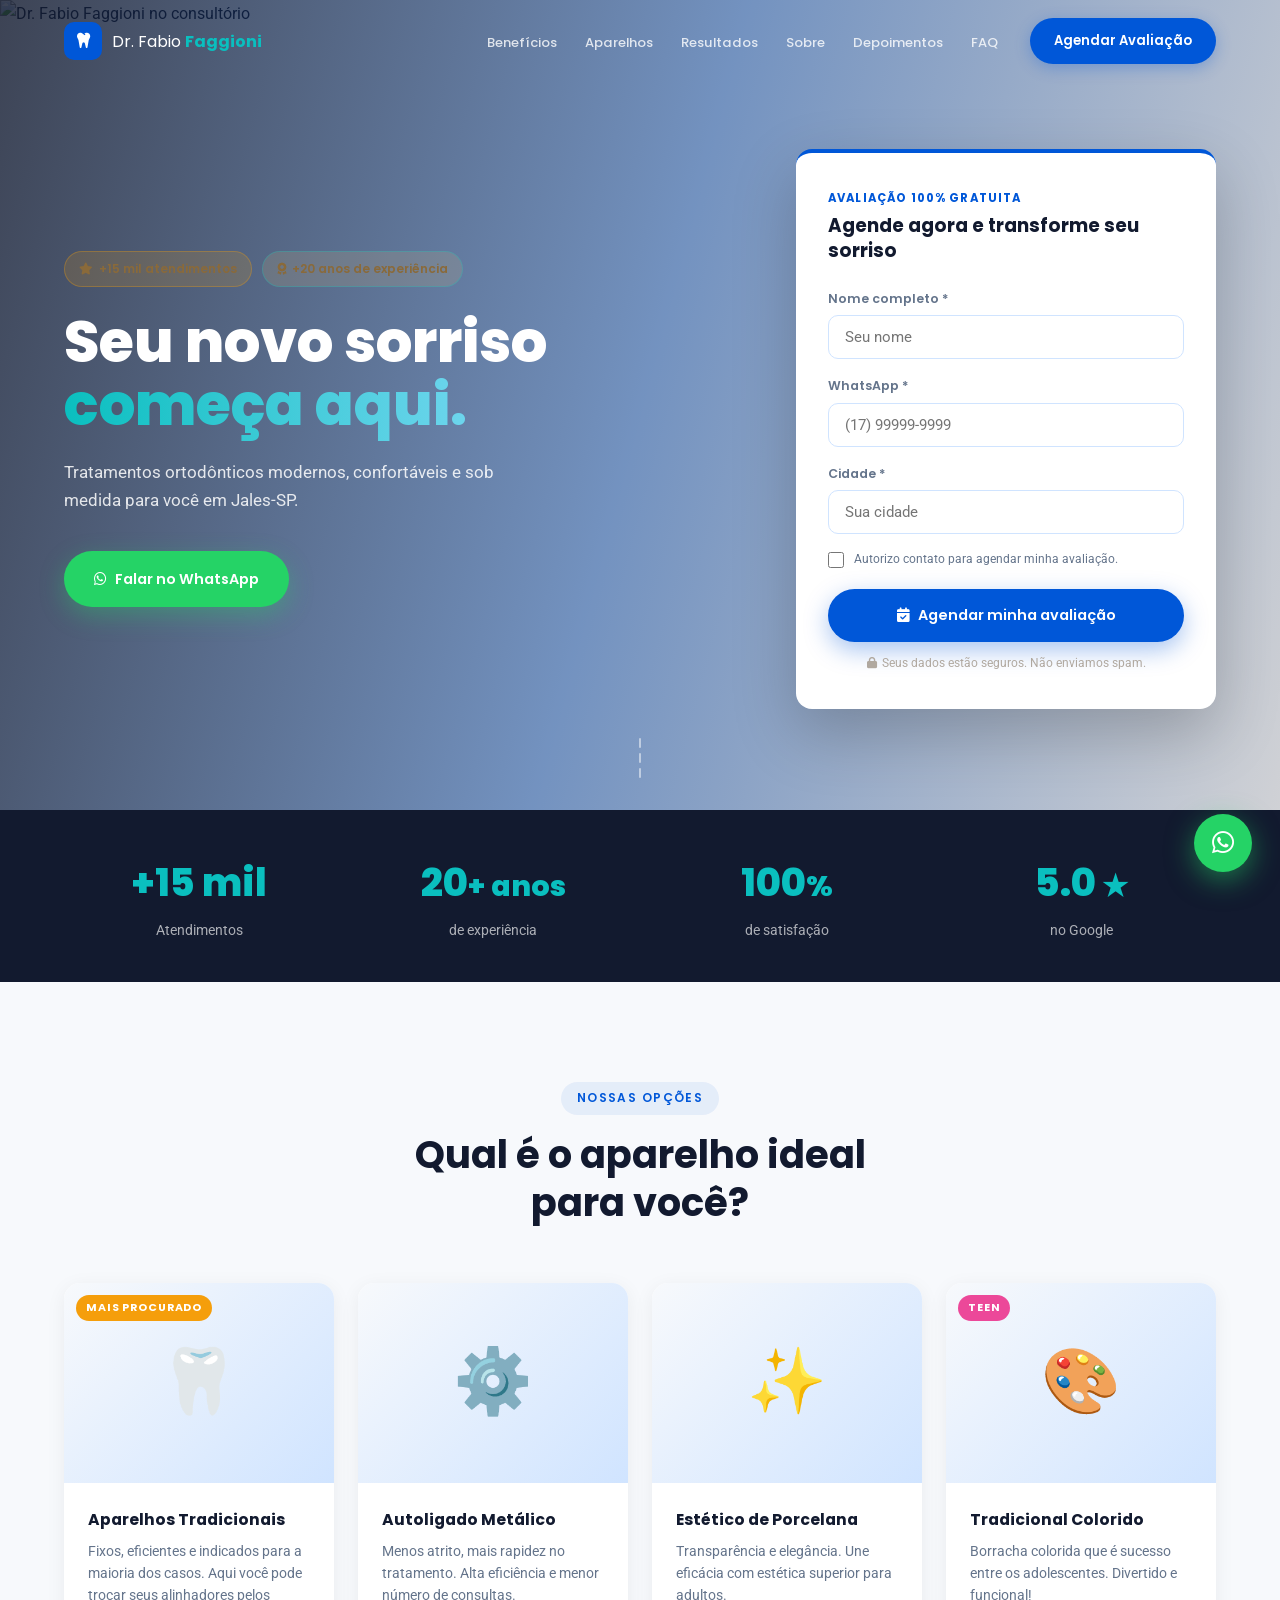
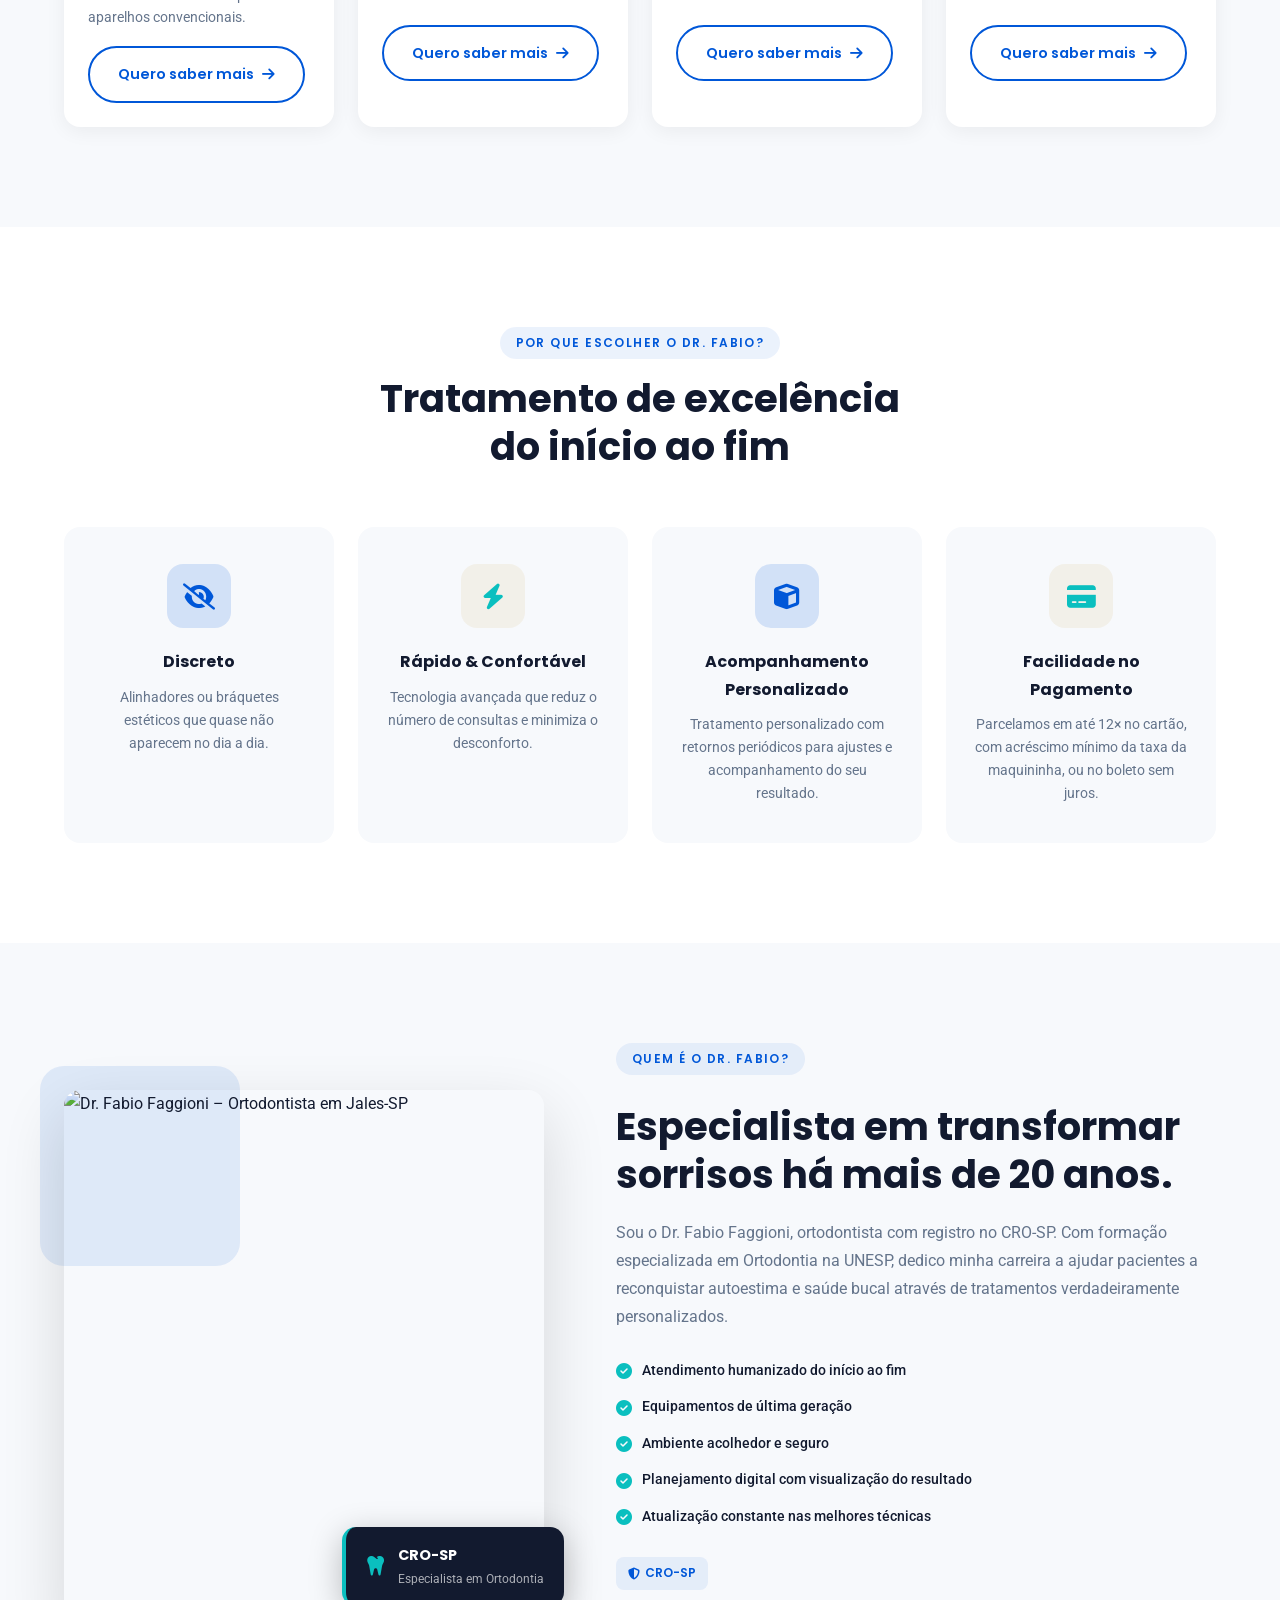
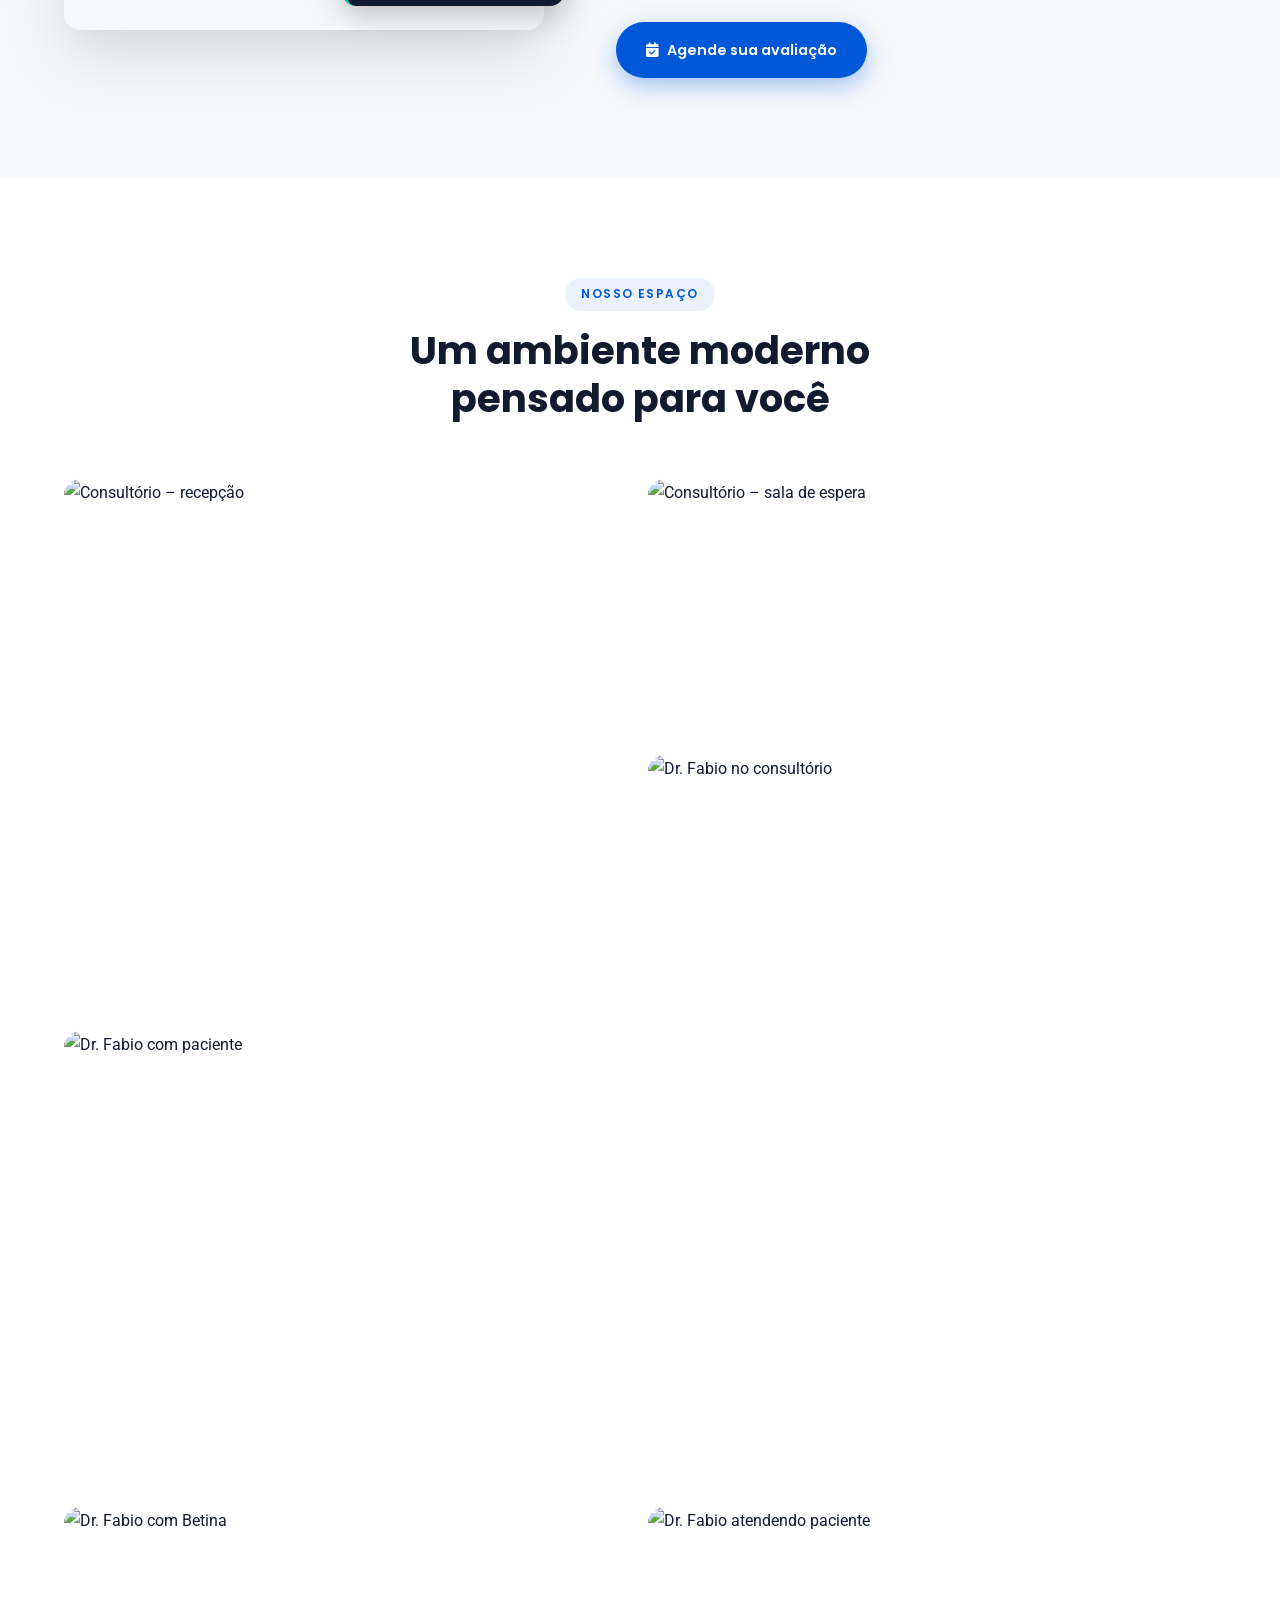
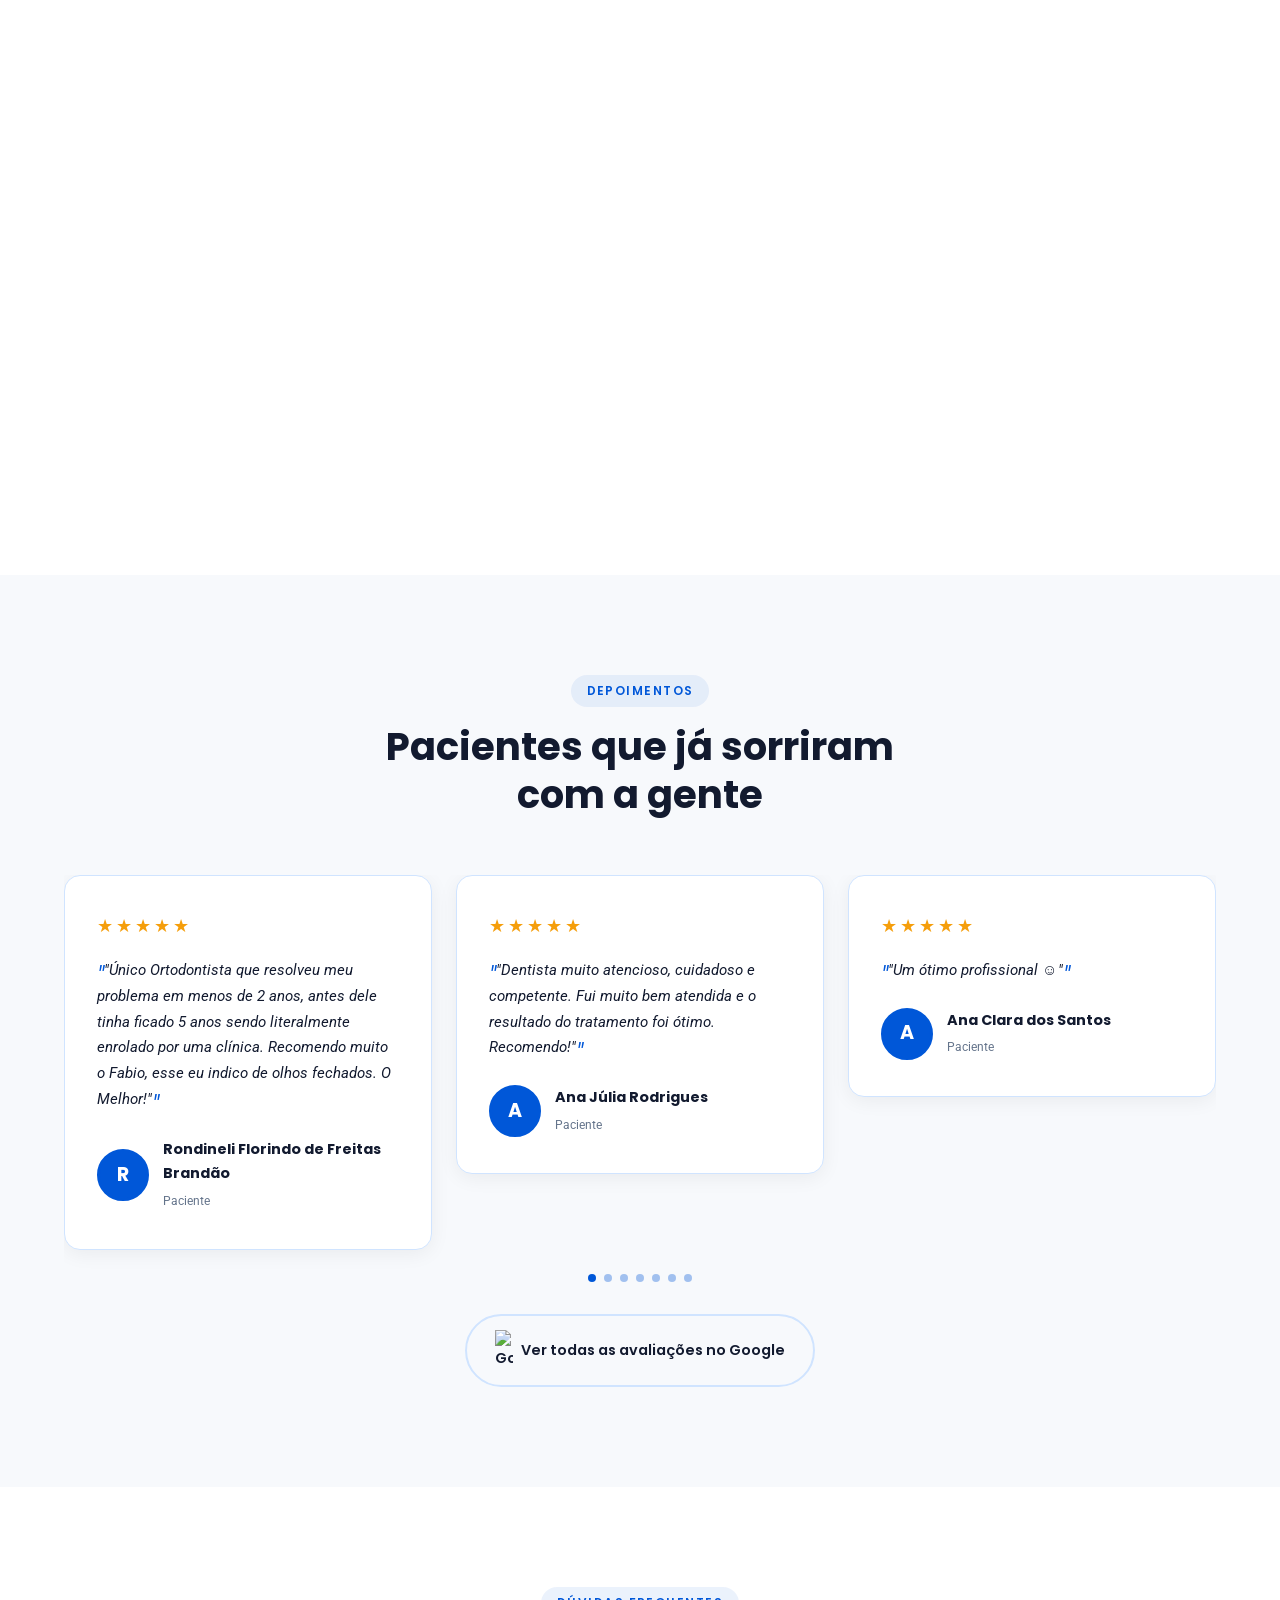
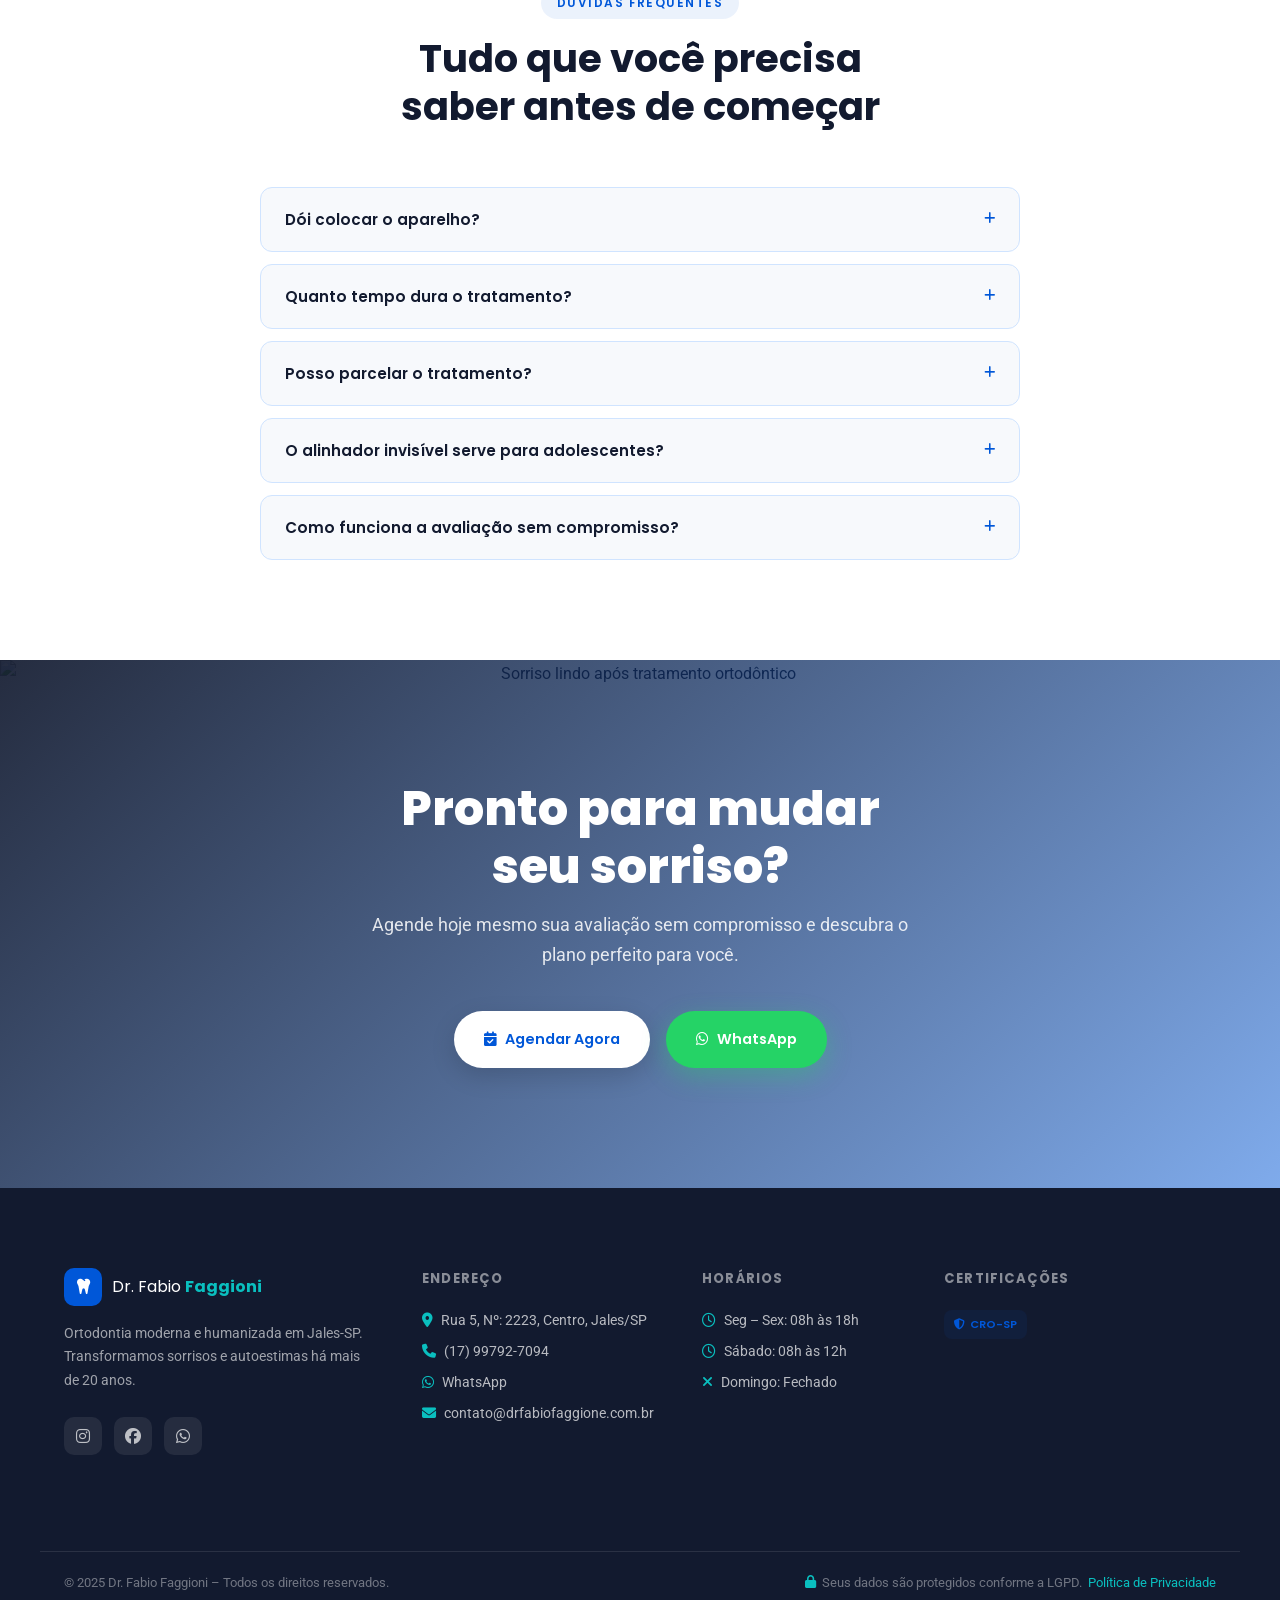
==== commit e92dd4e3: "Substitui avaliação gratuita por avaliação sem compromisso https://claude.ai/code/session_01UmoizsNM" ====
--- a/index.html
+++ b/index.html
@@ -3,7 +3,7 @@
 <head>
   <meta charset="UTF-8" />
   <meta name="viewport" content="width=device-width, initial-scale=1.0" />
-  <meta name="description" content="Dr. Fabio Faggioni – Ortodontia em Jales-SP. Tratamentos modernos, alinhadores invisíveis, aparelhos estéticos e muito mais. Agende sua avaliação gratuita!" />
+  <meta name="description" content="Dr. Fabio Faggioni – Ortodontia em Jales-SP. Tratamentos modernos, alinhadores invisíveis, aparelhos estéticos e muito mais. Agende sua avaliação sem compromisso!" />
   <title>Dr. Fabio Faggioni | Ortodontia em Jales-SP</title>
 
   <!-- Fonts -->
@@ -1724,7 +1724,7 @@
           <i class="fa-solid fa-plus"></i>
         </button>
         <div class="faq-item__a">
-          <p>Em média, de 12 a 24 meses, mas cada caso é único. Na avaliação gratuita, o Dr. Fabio avalia sua situação e apresenta um prazo personalizado.</p>
+          <p>Em média, de 12 a 24 meses, mas cada caso é único. Na avaliação sem compromisso, o Dr. Fabio avalia sua situação e apresenta um prazo personalizado.</p>
         </div>
       </div>
 
@@ -1734,7 +1734,7 @@
           <i class="fa-solid fa-plus"></i>
         </button>
         <div class="faq-item__a">
-          <p>Sim! Parcelamos em até 12× no cartão de crédito ou boleto bancário. Trabalhamos para que o investimento no seu sorriso caiba no seu orçamento.</p>
+          <p>Sim! Parcelamos em até 12× no cartão de crédito. Trabalhamos para que o investimento no seu sorriso caiba no seu orçamento.</p>
         </div>
       </div>
 
@@ -1750,7 +1750,7 @@
 
       <div class="faq-item">
         <button class="faq-item__q" aria-expanded="false">
-          <span>Como funciona a avaliação gratuita?</span>
+          <span>Como funciona a avaliação sem compromisso?</span>
           <i class="fa-solid fa-plus"></i>
         </button>
         <div class="faq-item__a">
@@ -1772,7 +1772,7 @@
   </div>
   <div class="container cta-final__inner">
     <h2>Pronto para mudar <br />seu sorriso?</h2>
-    <p>Agende hoje mesmo sua avaliação gratuita e descubra o plano perfeito para você.</p>
+    <p>Agende hoje mesmo sua avaliação sem compromisso e descubra o plano perfeito para você.</p>
     <div class="cta-final__btns">
       <a href="#hero-form" class="btn btn--white">
         <i class="fa-solid fa-calendar-check"></i> Agendar Agora
@@ -1998,7 +1998,7 @@
     btn.disabled = true;
     btn.innerHTML = '<i class="fa-solid fa-spinner fa-spin"></i> Enviando...';
     const msg = encodeURIComponent(
-      `Olá Dr. Fabio! Me chamo ${nome}, sou de ${cidade} e gostaria de agendar minha avaliação gratuita. Meu WhatsApp: ${wa}`
+      `Olá Dr. Fabio! Me chamo ${nome}, sou de ${cidade} e gostaria de agendar minha avaliação sem compromisso. Meu WhatsApp: ${wa}`
     );
     showAlert('Ótimo! Redirecionando para o WhatsApp...', 'success');
     form.reset();
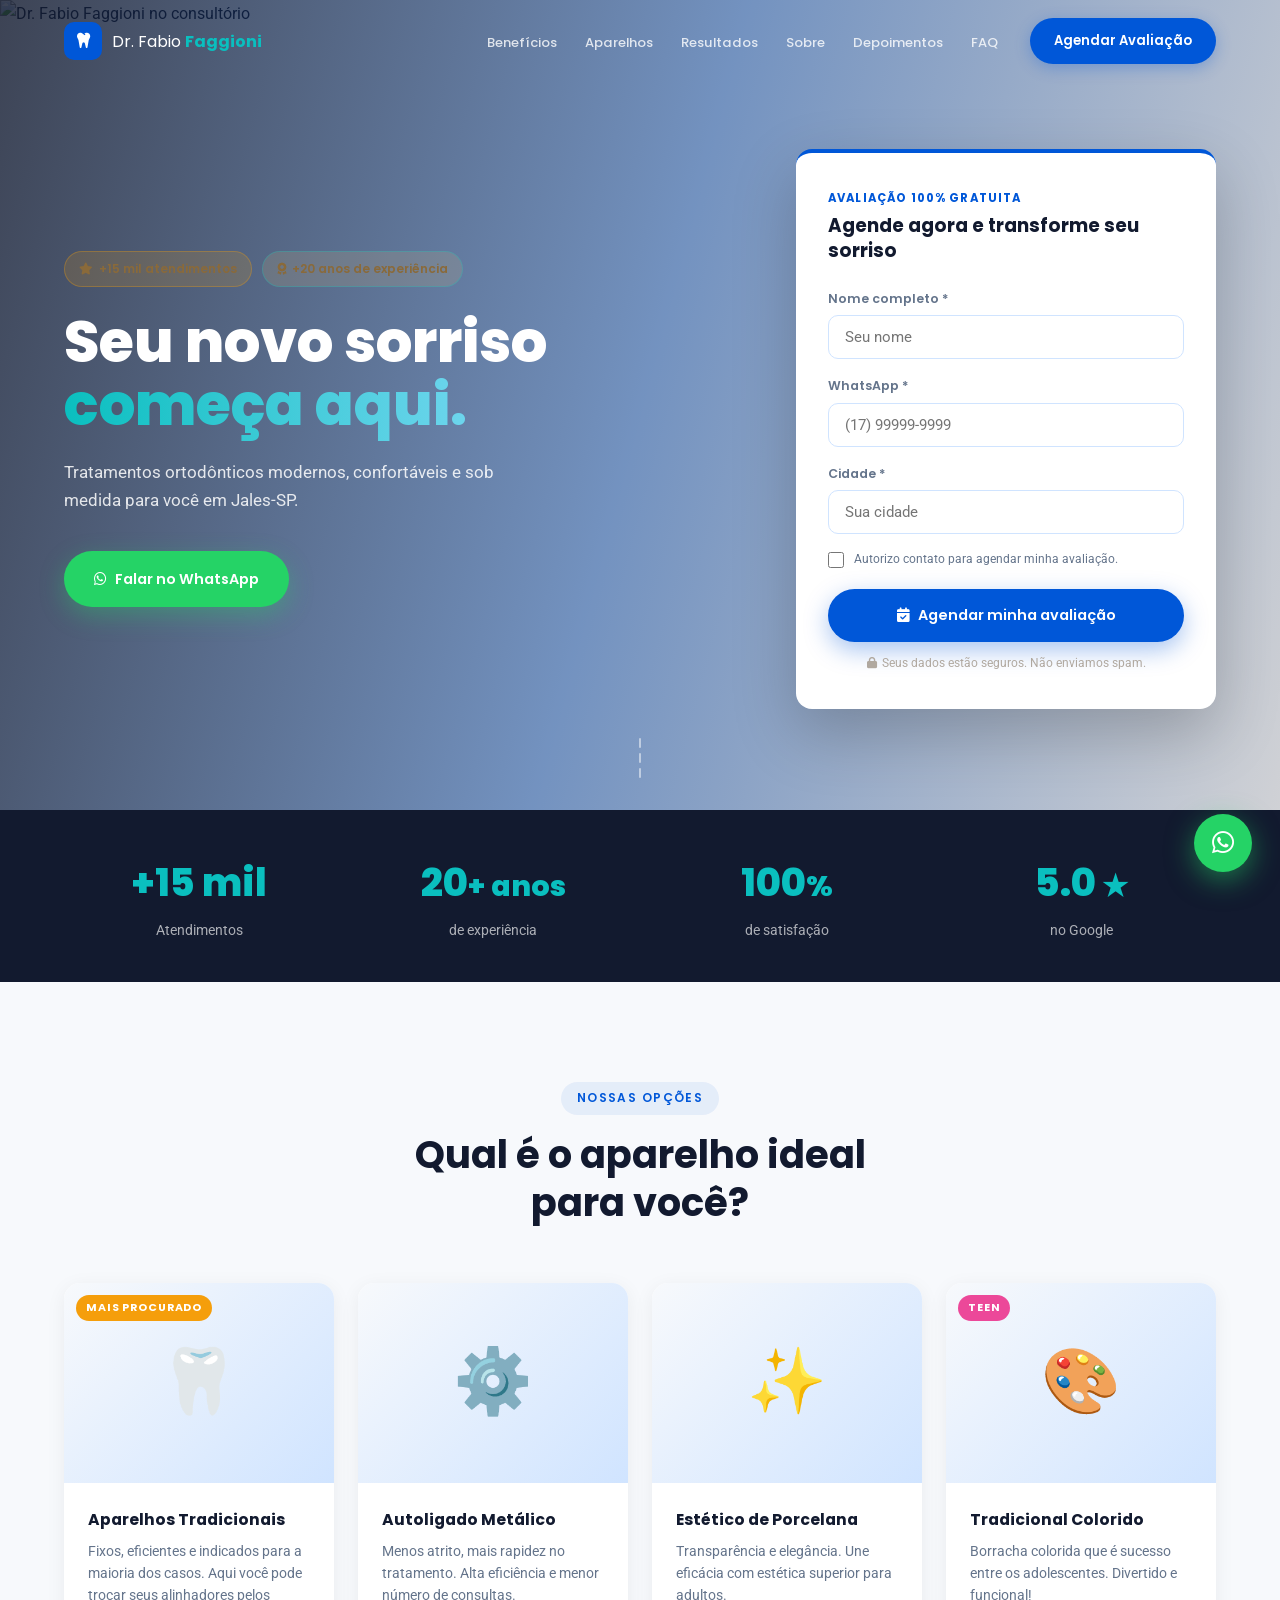
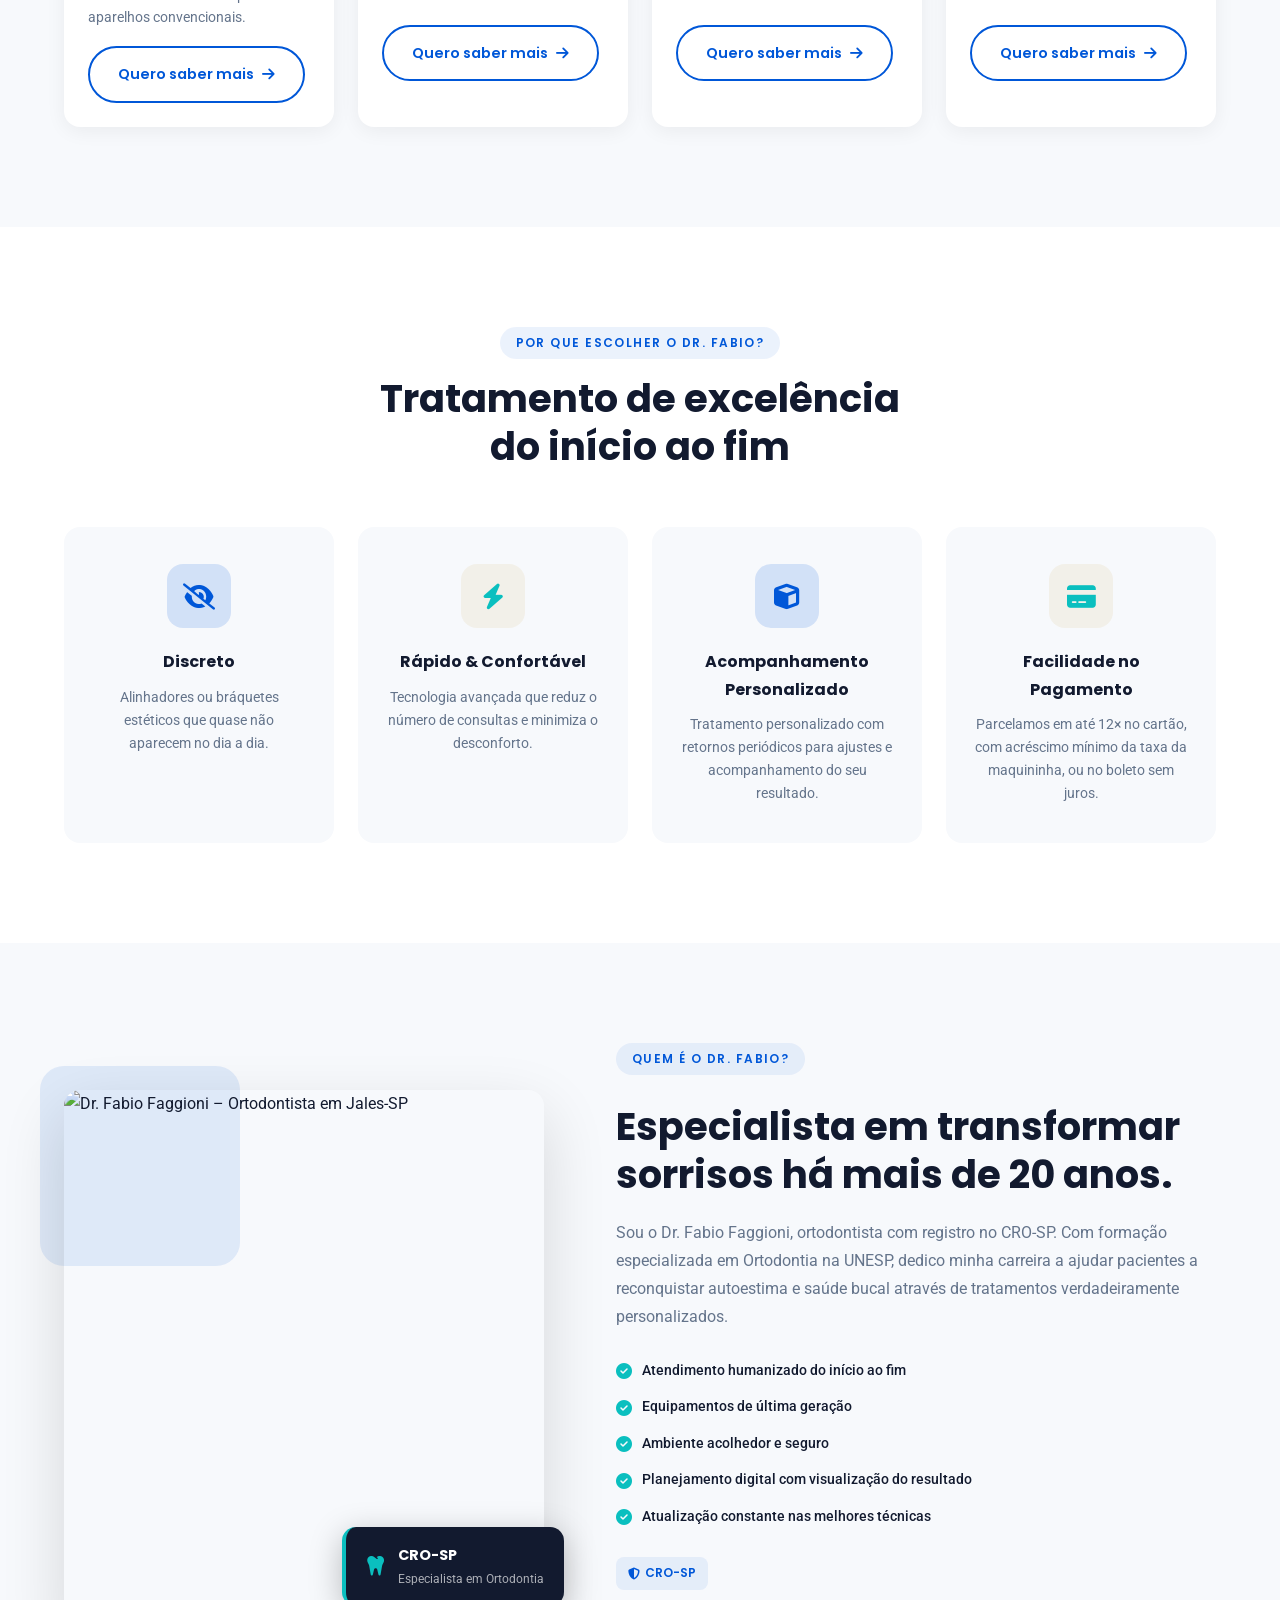
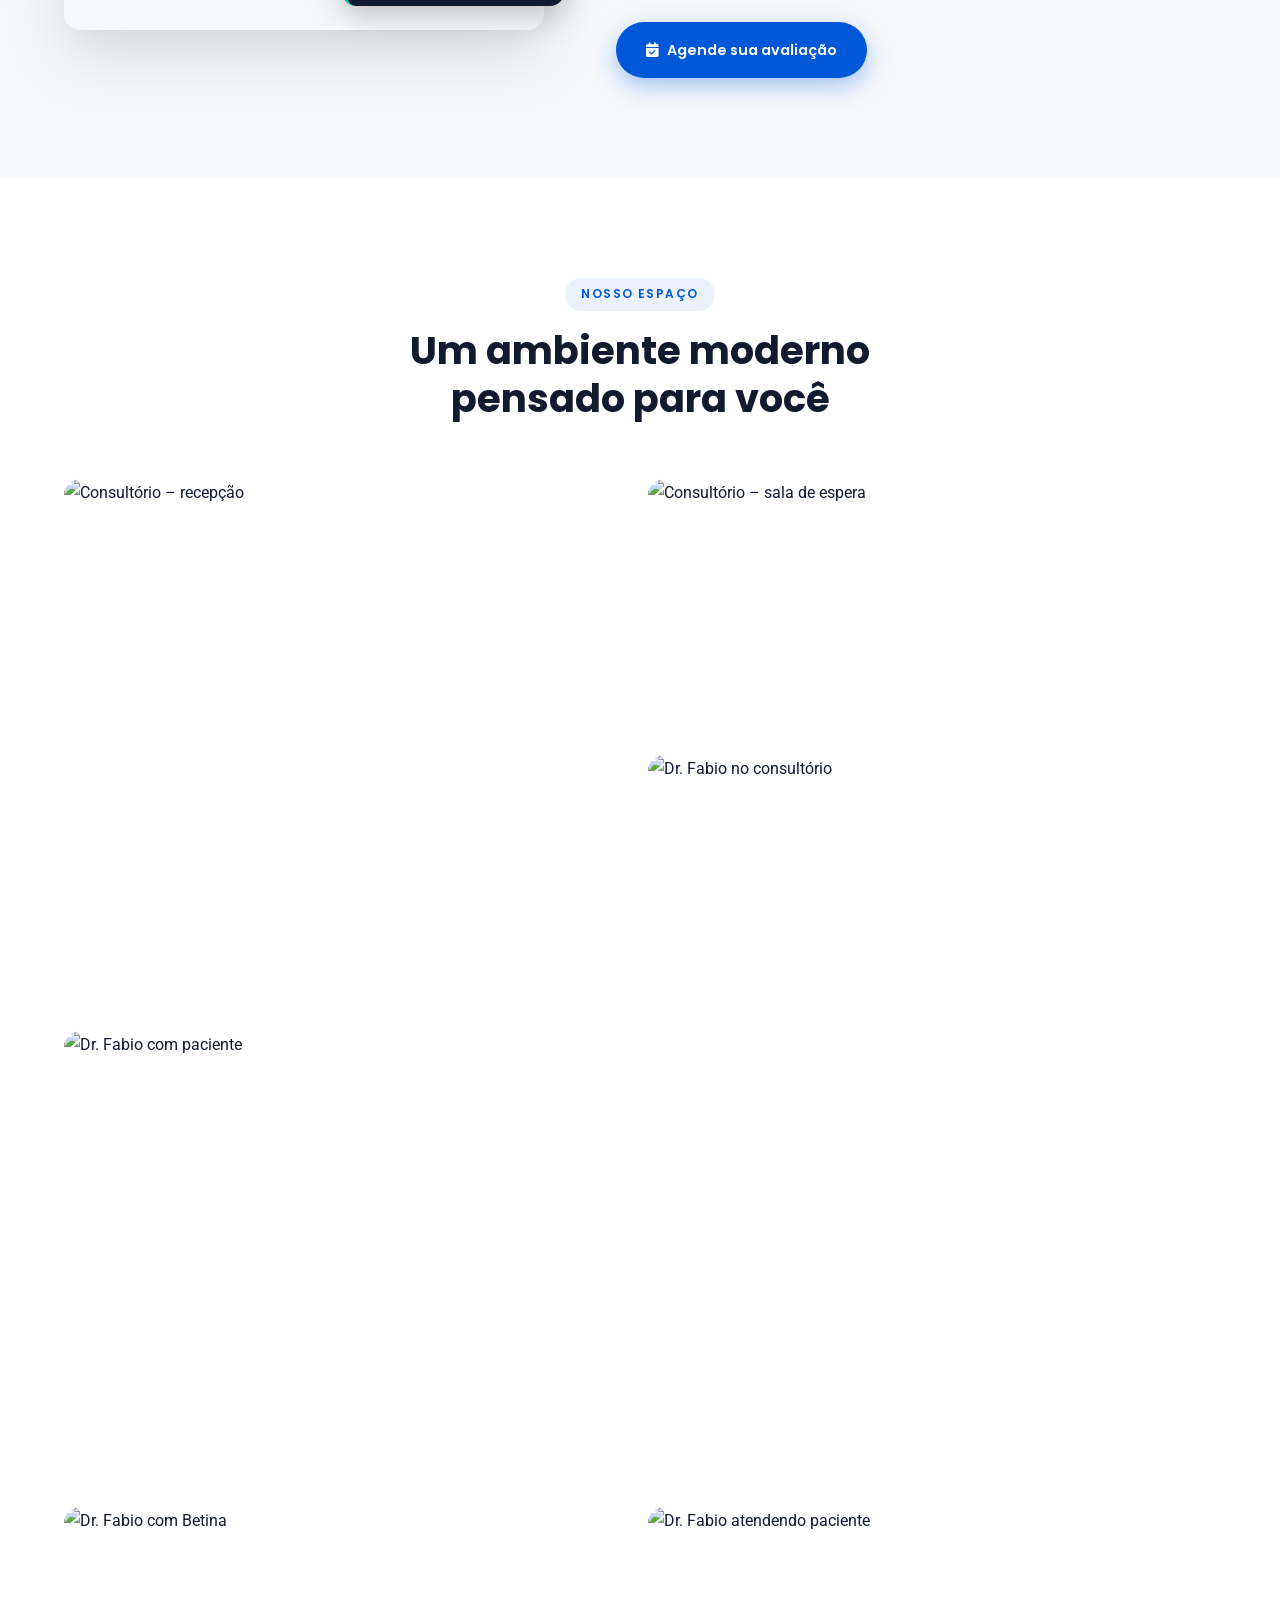
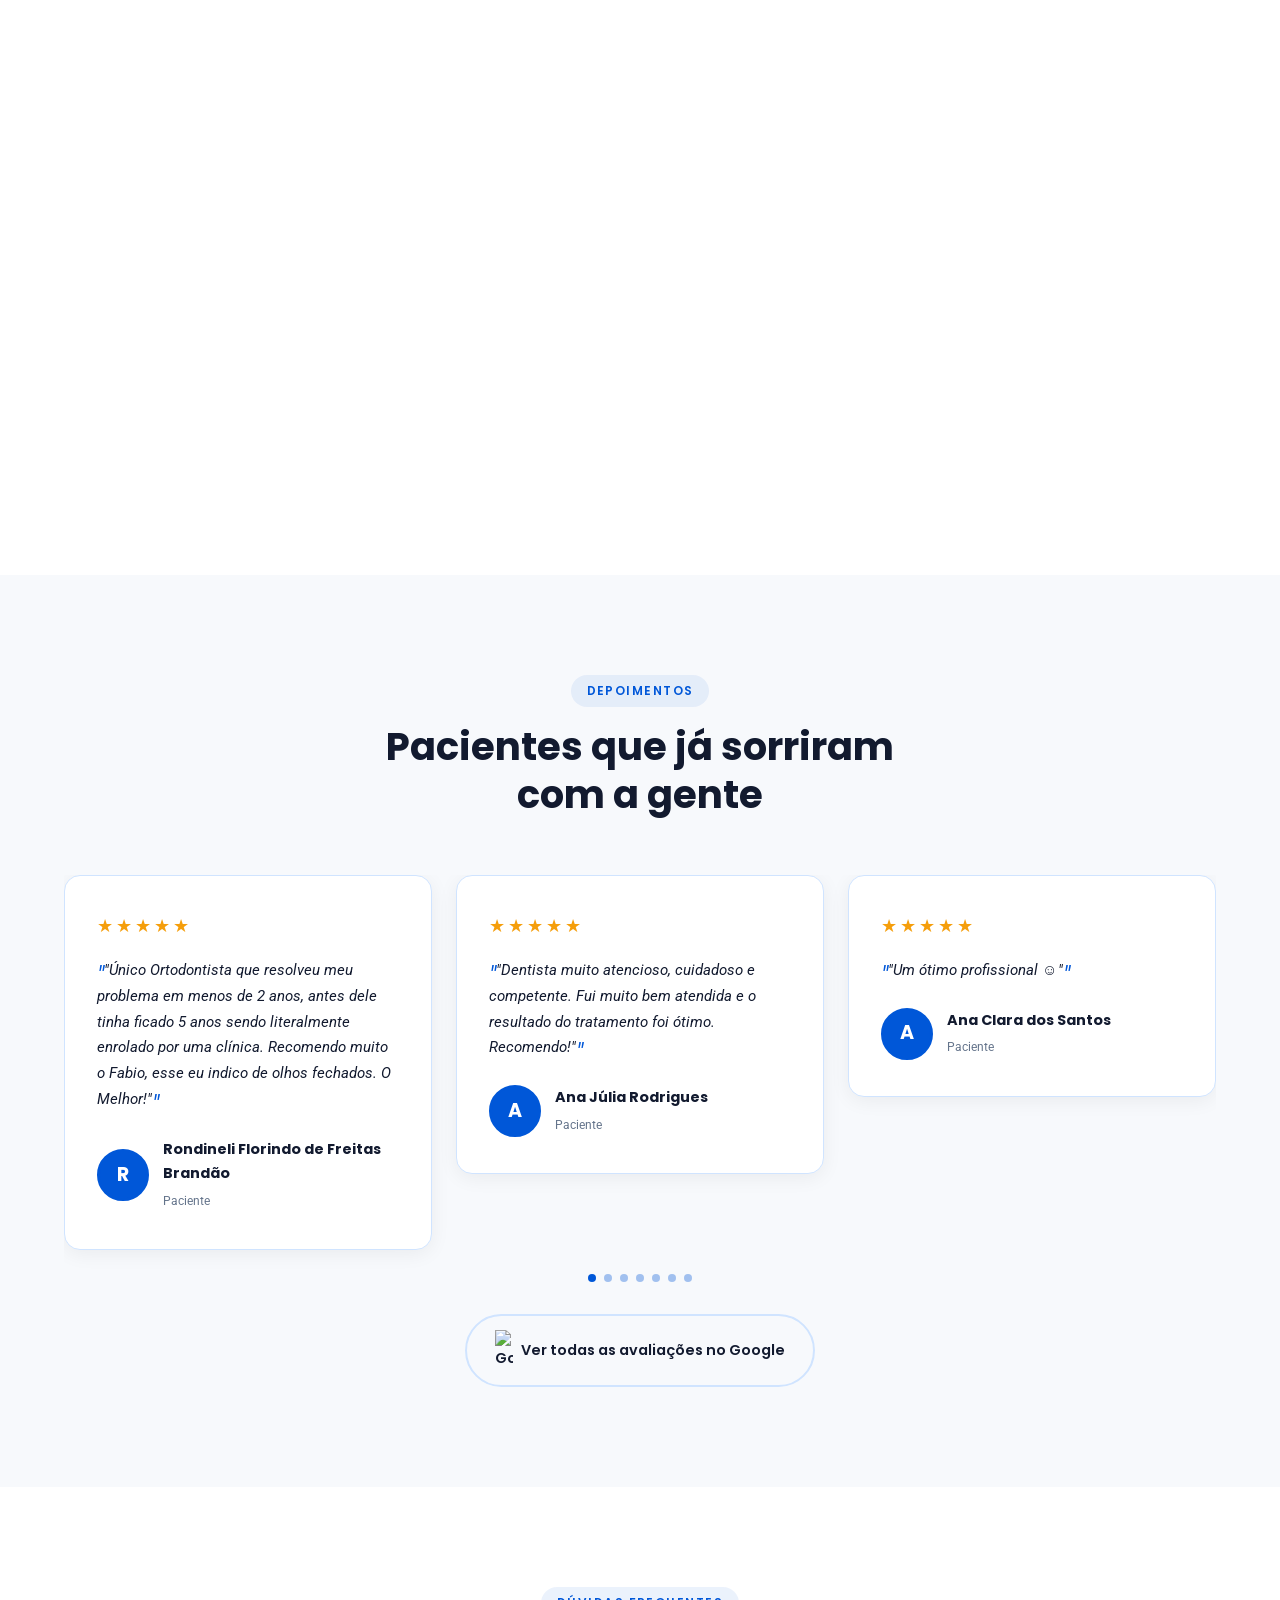
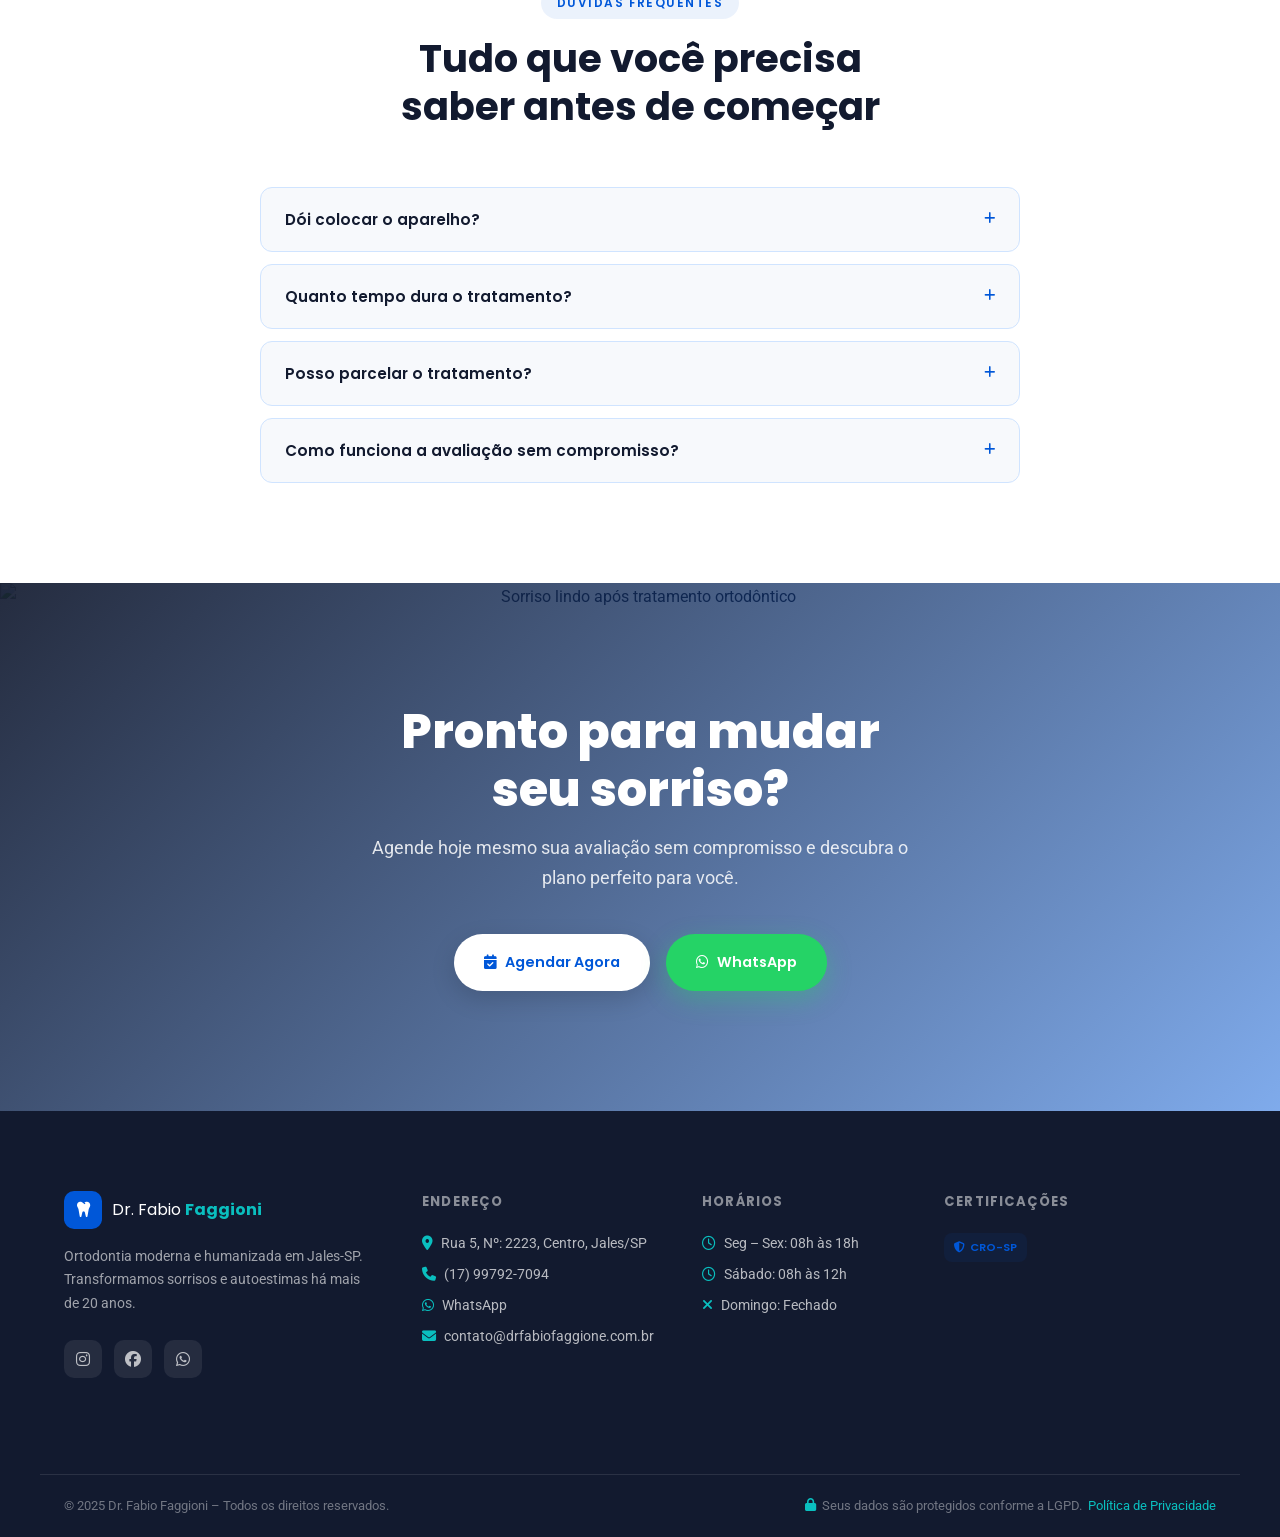
==== commit 38f5c580: "Remove FAQ sobre alinhador para adolescentes https://claude.ai/code/session_01UmoizsNMCKDgXVsLFoLigR" ====
--- a/index.html
+++ b/index.html
@@ -1740,16 +1740,6 @@
 
       <div class="faq-item">
         <button class="faq-item__q" aria-expanded="false">
-          <span>O alinhador invisível serve para adolescentes?</span>
-          <i class="fa-solid fa-plus"></i>
-        </button>
-        <div class="faq-item__a">
-          <p>Sim! Os alinhadores modernos são indicados a partir dos 12 anos, inclusive existem versões especialmente desenvolvidas para adolescentes, com indicadores de uso.</p>
-        </div>
-      </div>
-
-      <div class="faq-item">
-        <button class="faq-item__q" aria-expanded="false">
           <span>Como funciona a avaliação sem compromisso?</span>
           <i class="fa-solid fa-plus"></i>
         </button>
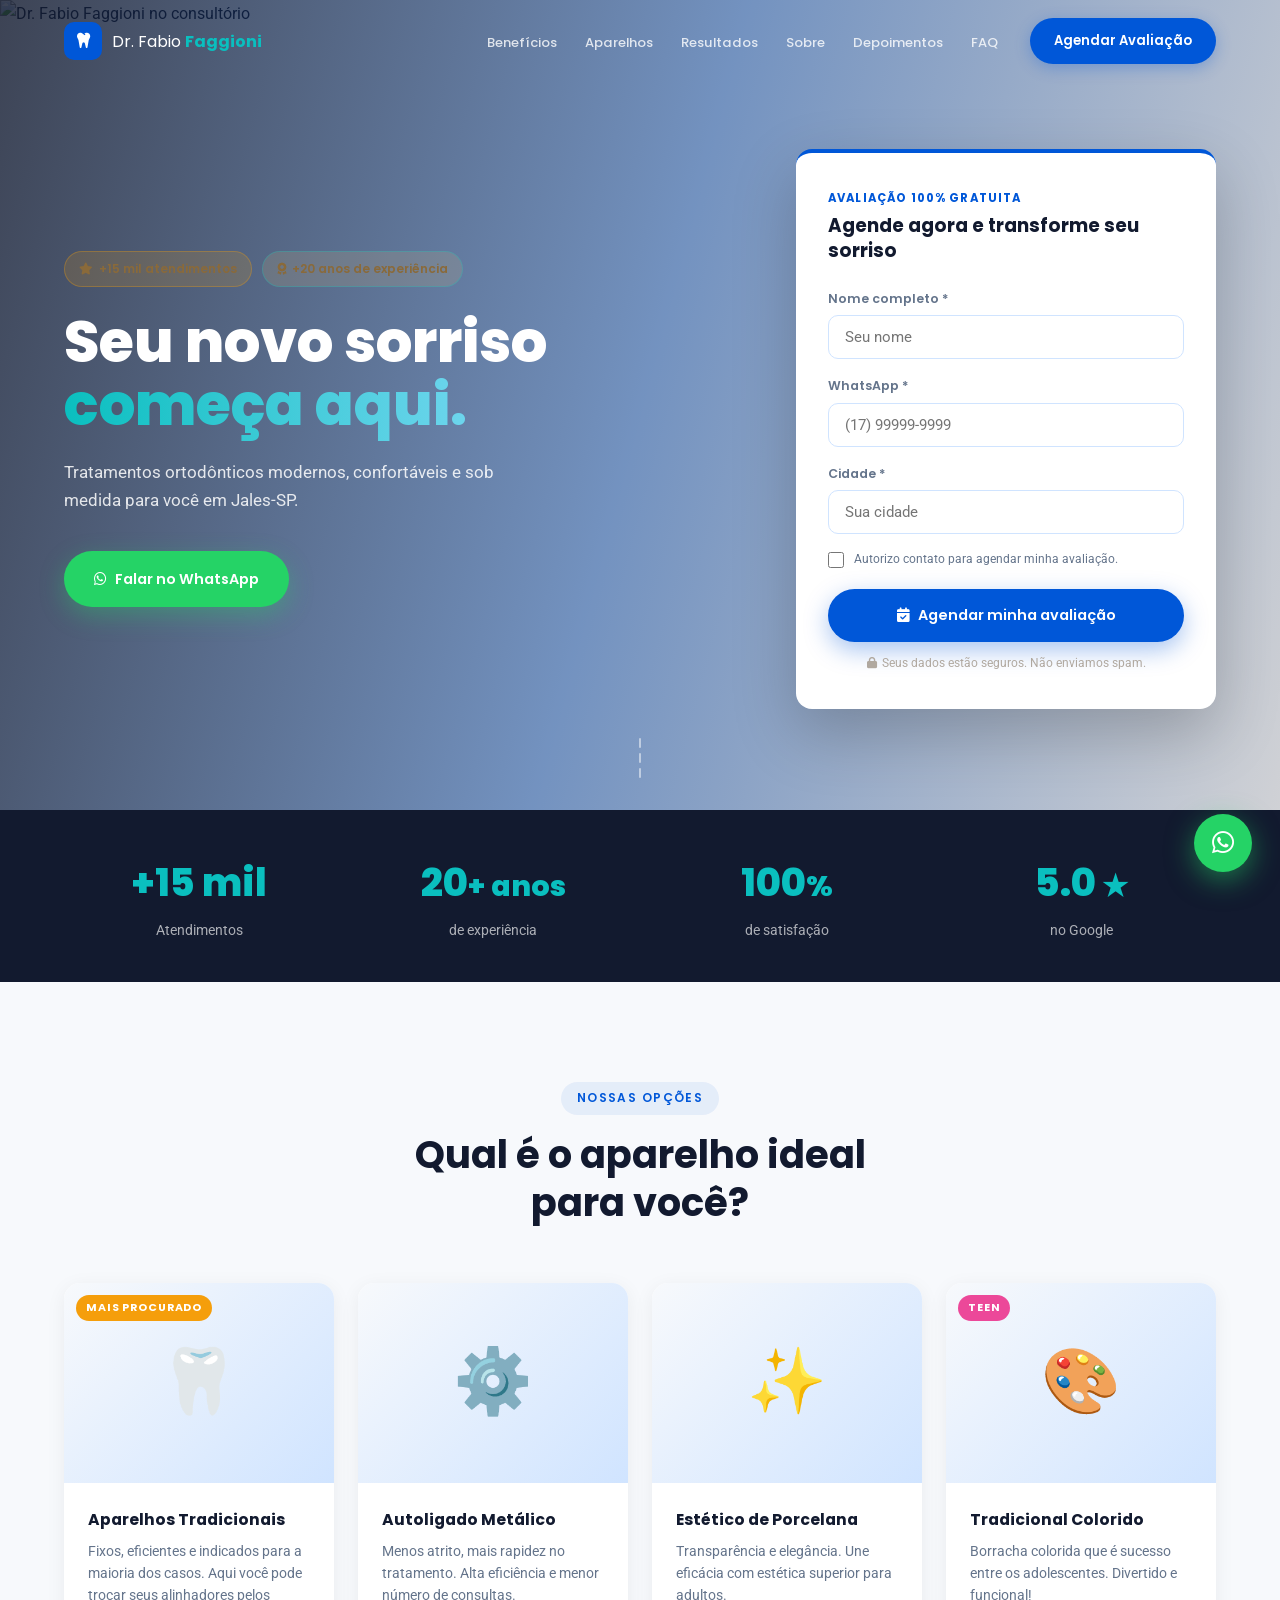
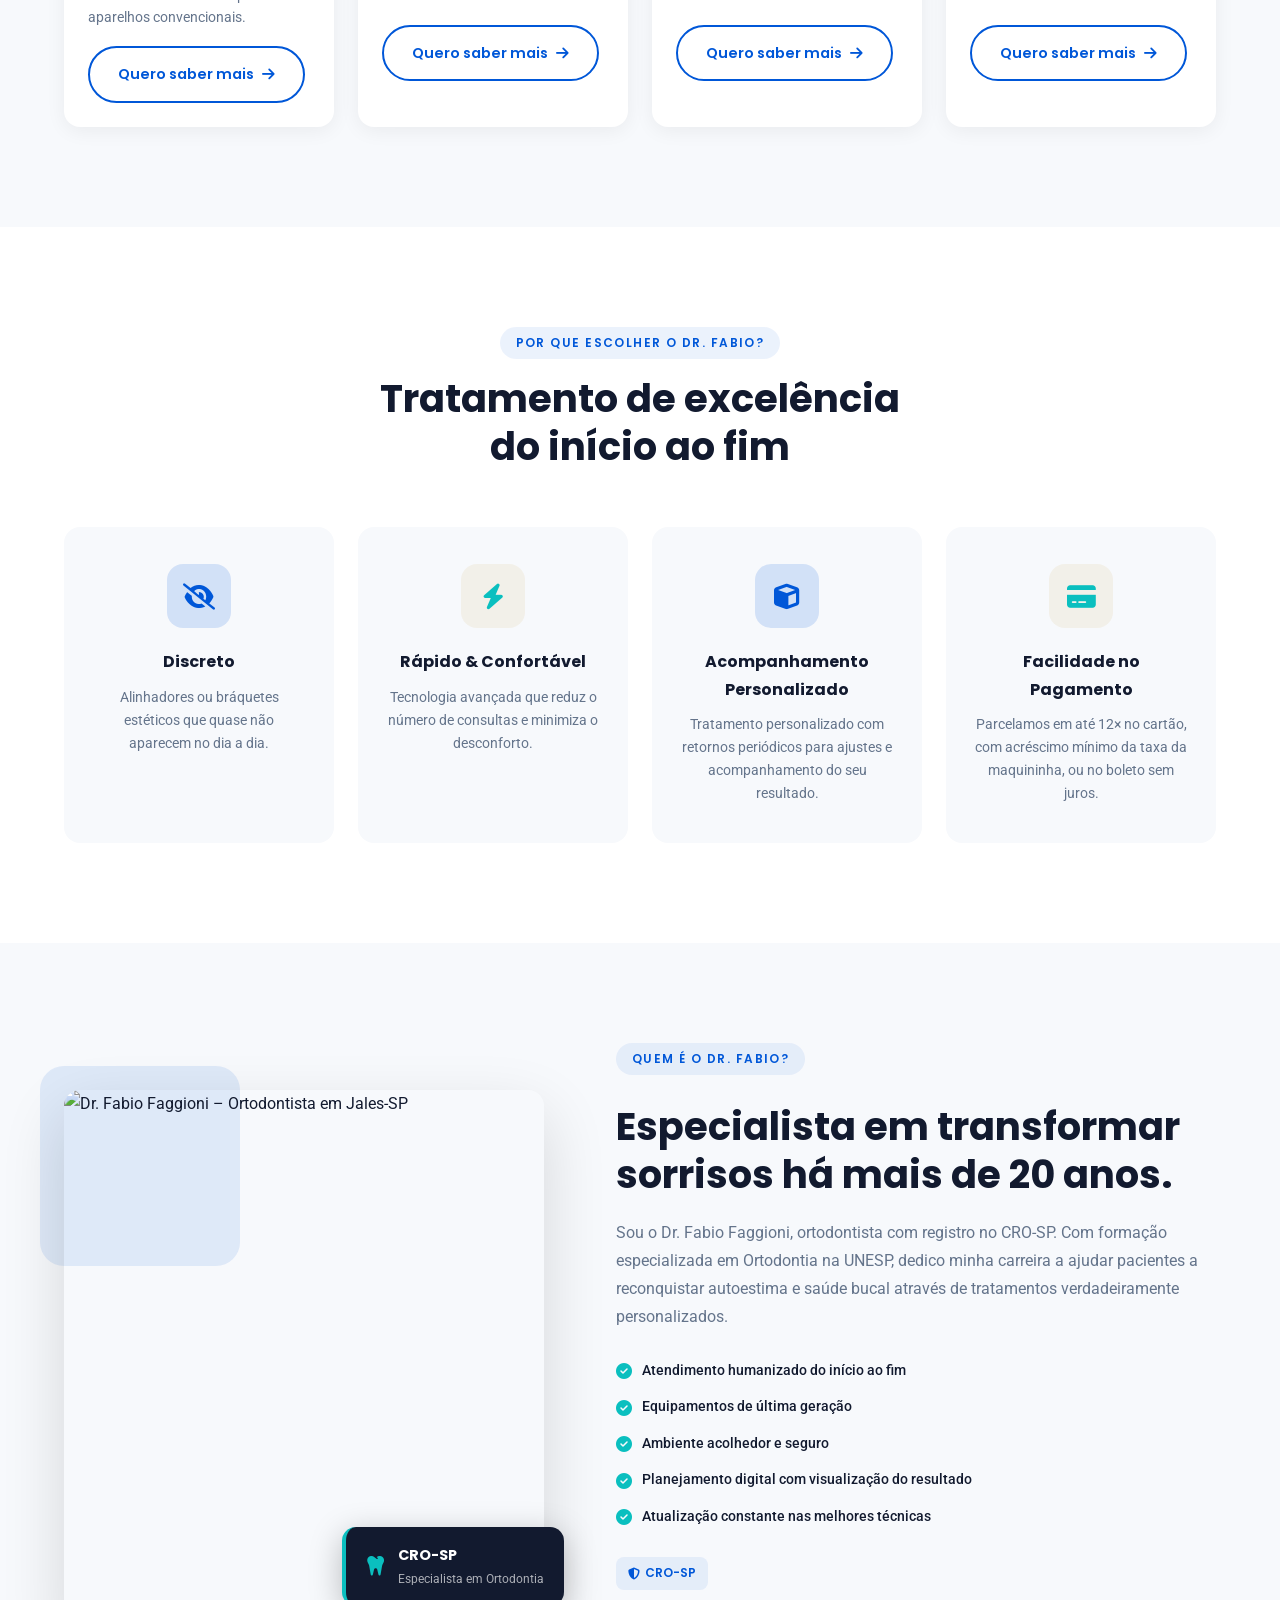
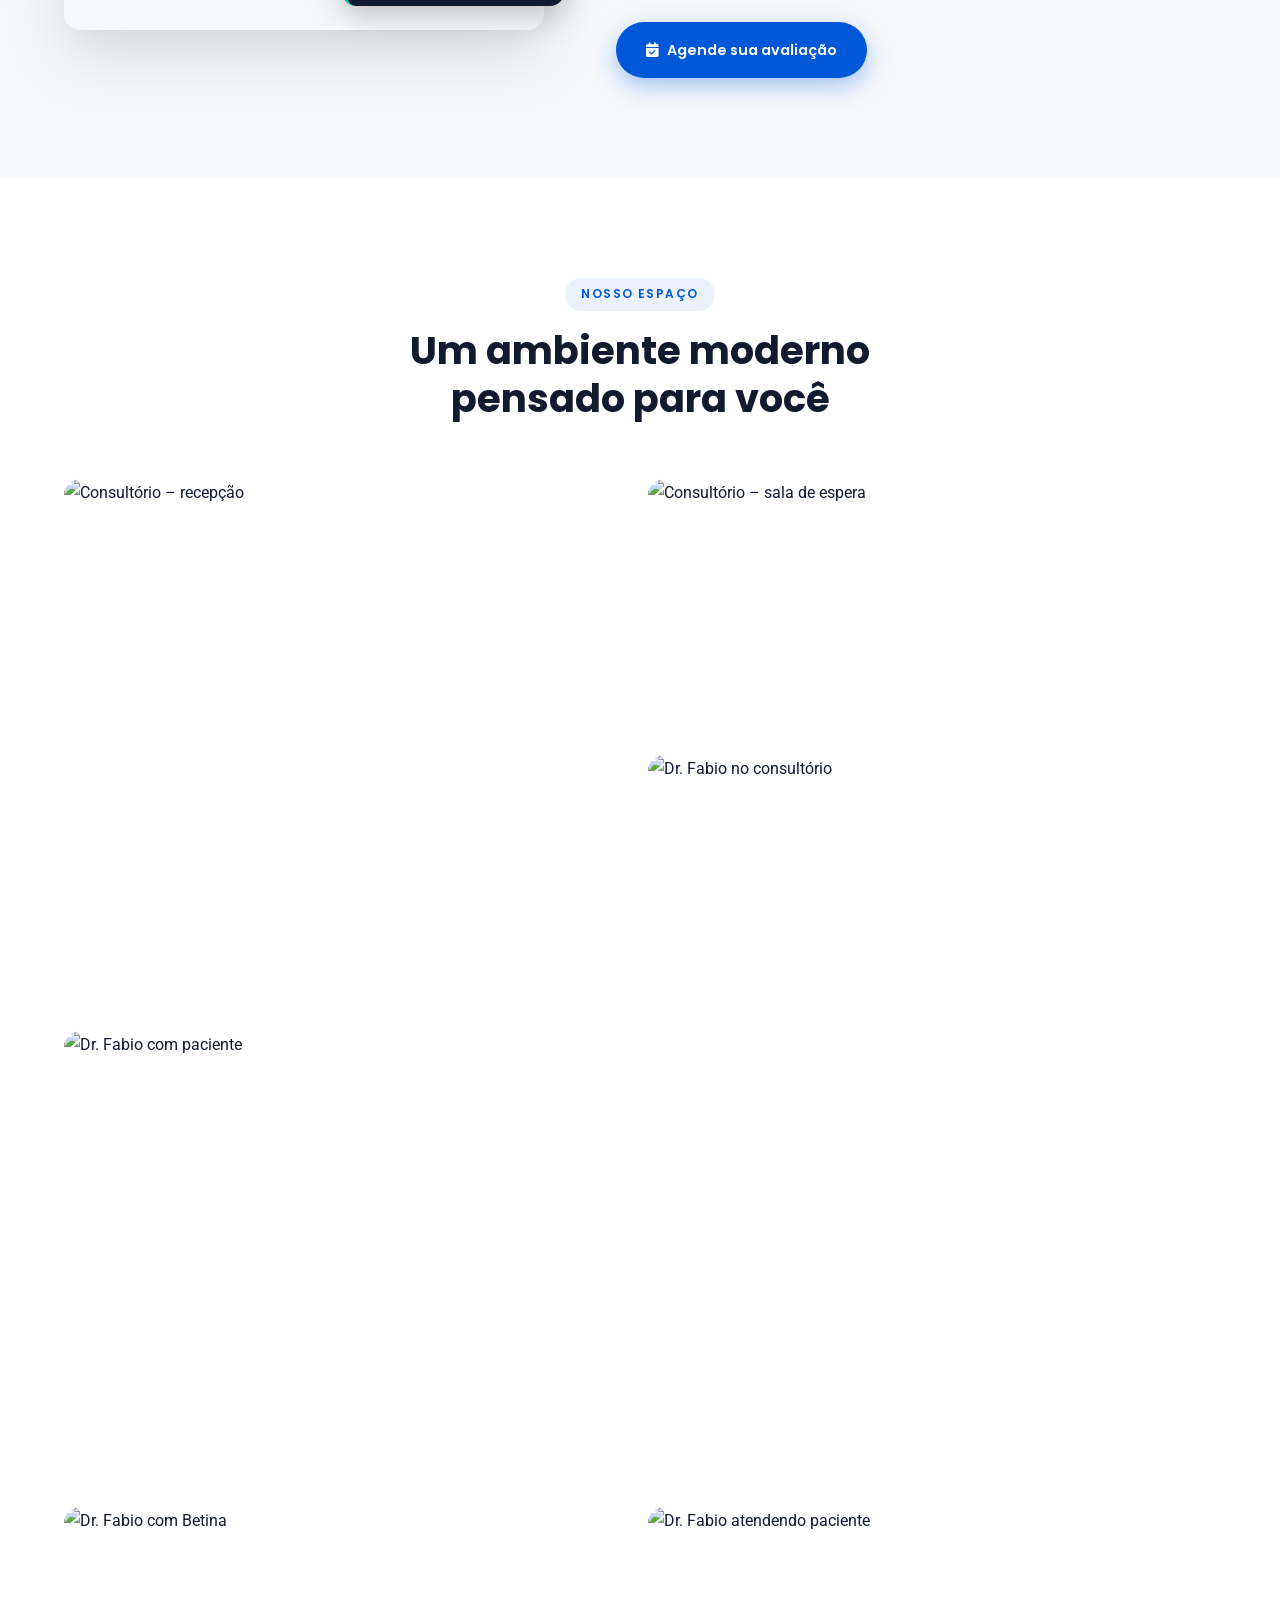
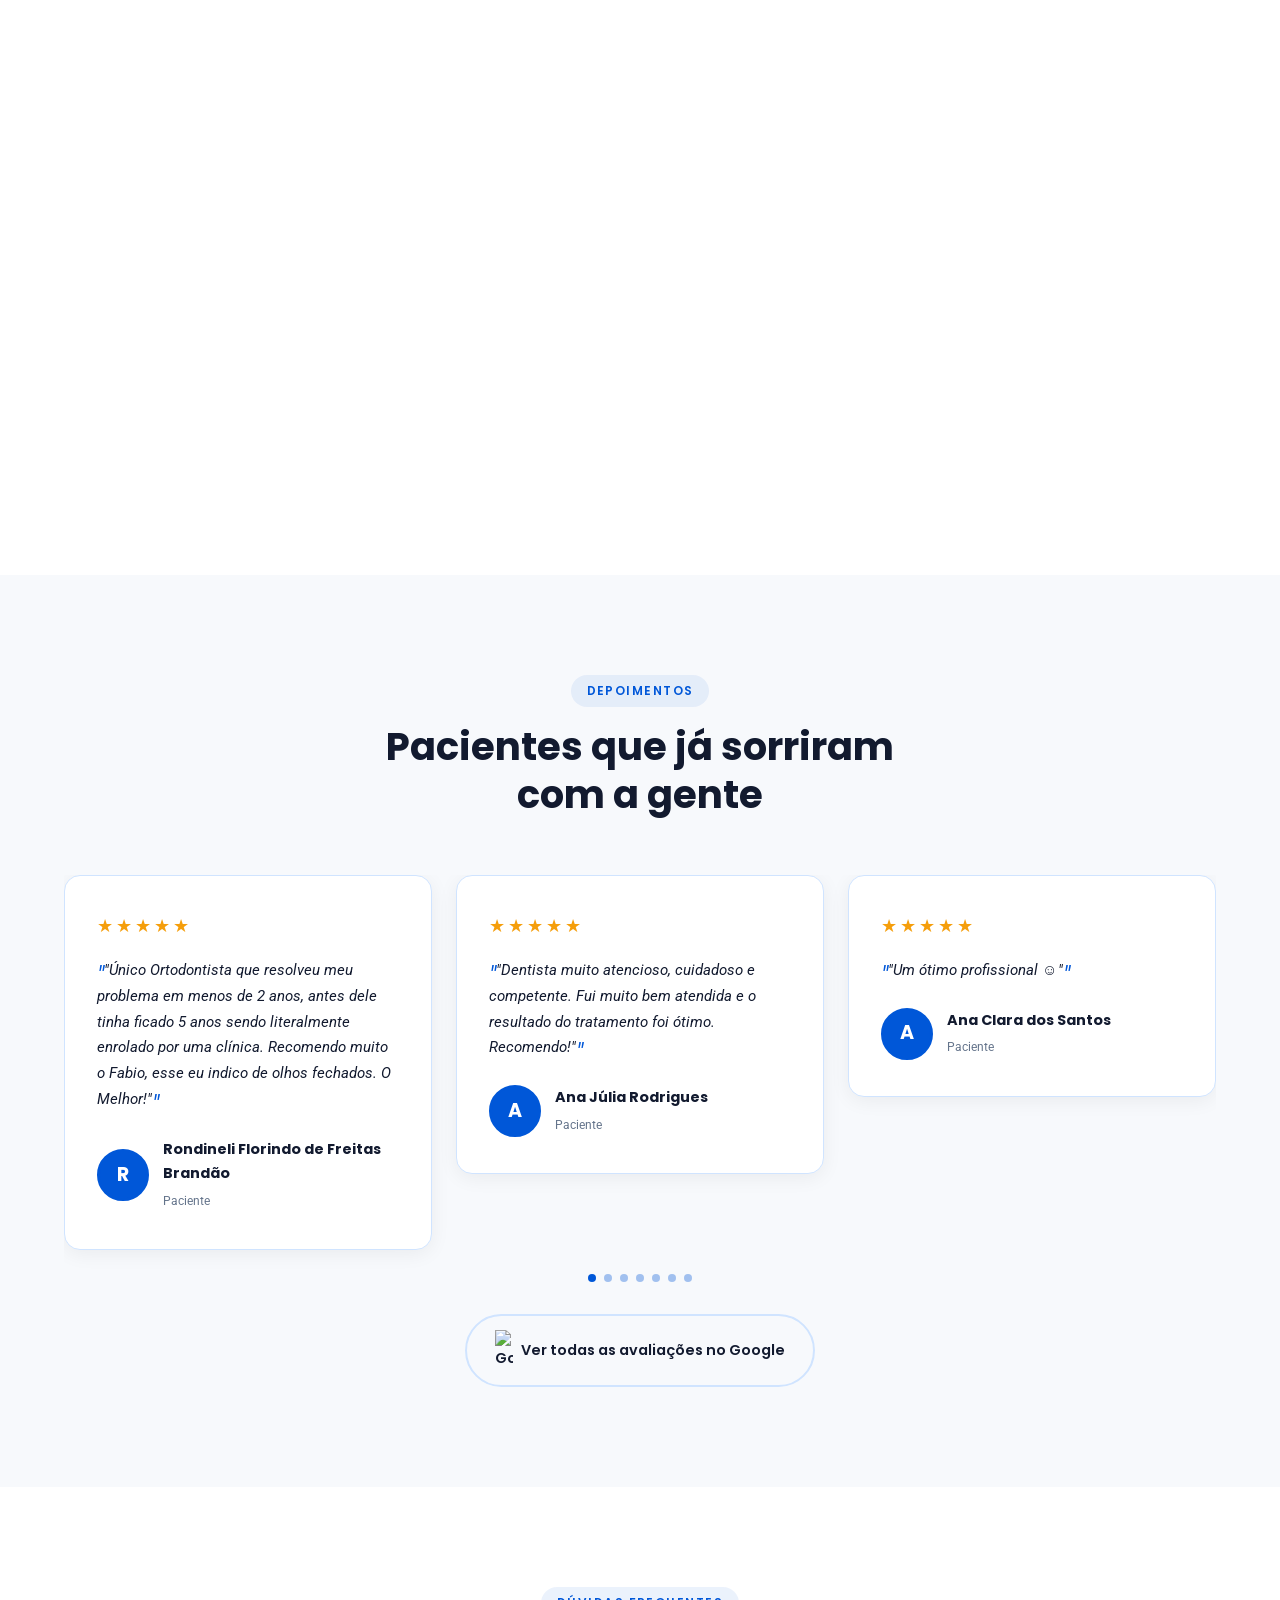
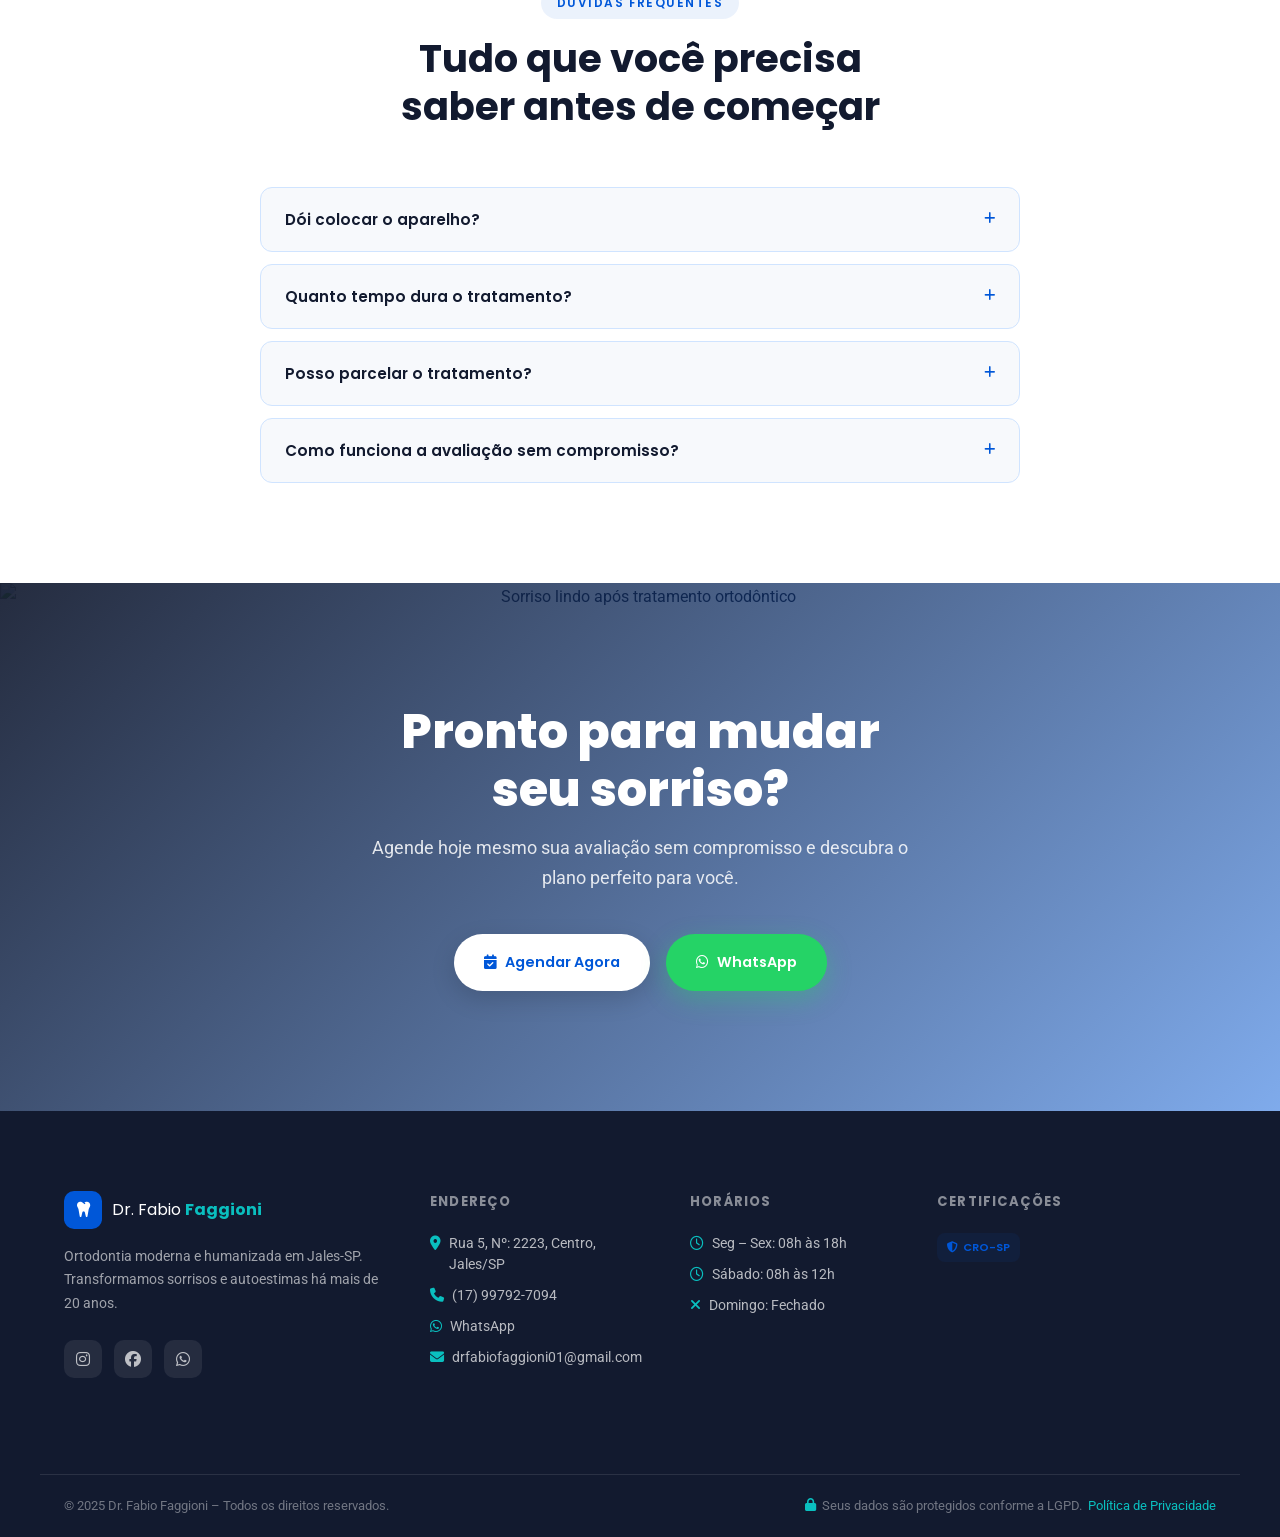
==== commit 06ad6136: "Atualiza email para drfabiofaggioni01@gmail.com em todos os arquivos https://claude.ai/code/session_" ====
--- a/index.html
+++ b/index.html
@@ -1798,7 +1798,7 @@
       <p><i class="fa-solid fa-location-dot"></i> Rua 5, Nº: 2223, Centro, Jales/SP</p>
       <p><i class="fa-solid fa-phone"></i> (17) 99792-7094</p>
       <p><i class="fa-brands fa-whatsapp"></i> <a href="https://wa.me/5517997927094">WhatsApp</a></p>
-      <p><i class="fa-solid fa-envelope"></i> contato@drfabiofaggione.com.br</p>
+      <p><i class="fa-solid fa-envelope"></i> drfabiofaggioni01@gmail.com</p>
     </div>
 
     <div class="footer__col">
@@ -1815,7 +1815,7 @@
       </div>
       <div class="footer__map">
         <iframe
-          src="https://www.google.com/maps/embed?pb=!1m18!1m12!1m3!1d59609.07823506698!2d-50.5765!3d-20.2692!2m3!1f0!2f0!3f0!3m2!1i1024!2i768!4f13.1!3m3!1m2!1s0x9496bf9e8a9c67c9%3A0xd7e1b9e4a06b61b7!2sJales%2C%20SP!5e0!3m2!1spt-BR!2sbr!4v1000000000000"
+          src="https://maps.google.com/maps?q=Rua+5,+2223,+Centro,+Jales,+SP,+Brazil&z=17&output=embed"
           width="100%" height="120" style="border:0; border-radius:8px;" allowfullscreen="" loading="lazy"
           referrerpolicy="no-referrer-when-downgrade"></iframe>
       </div>
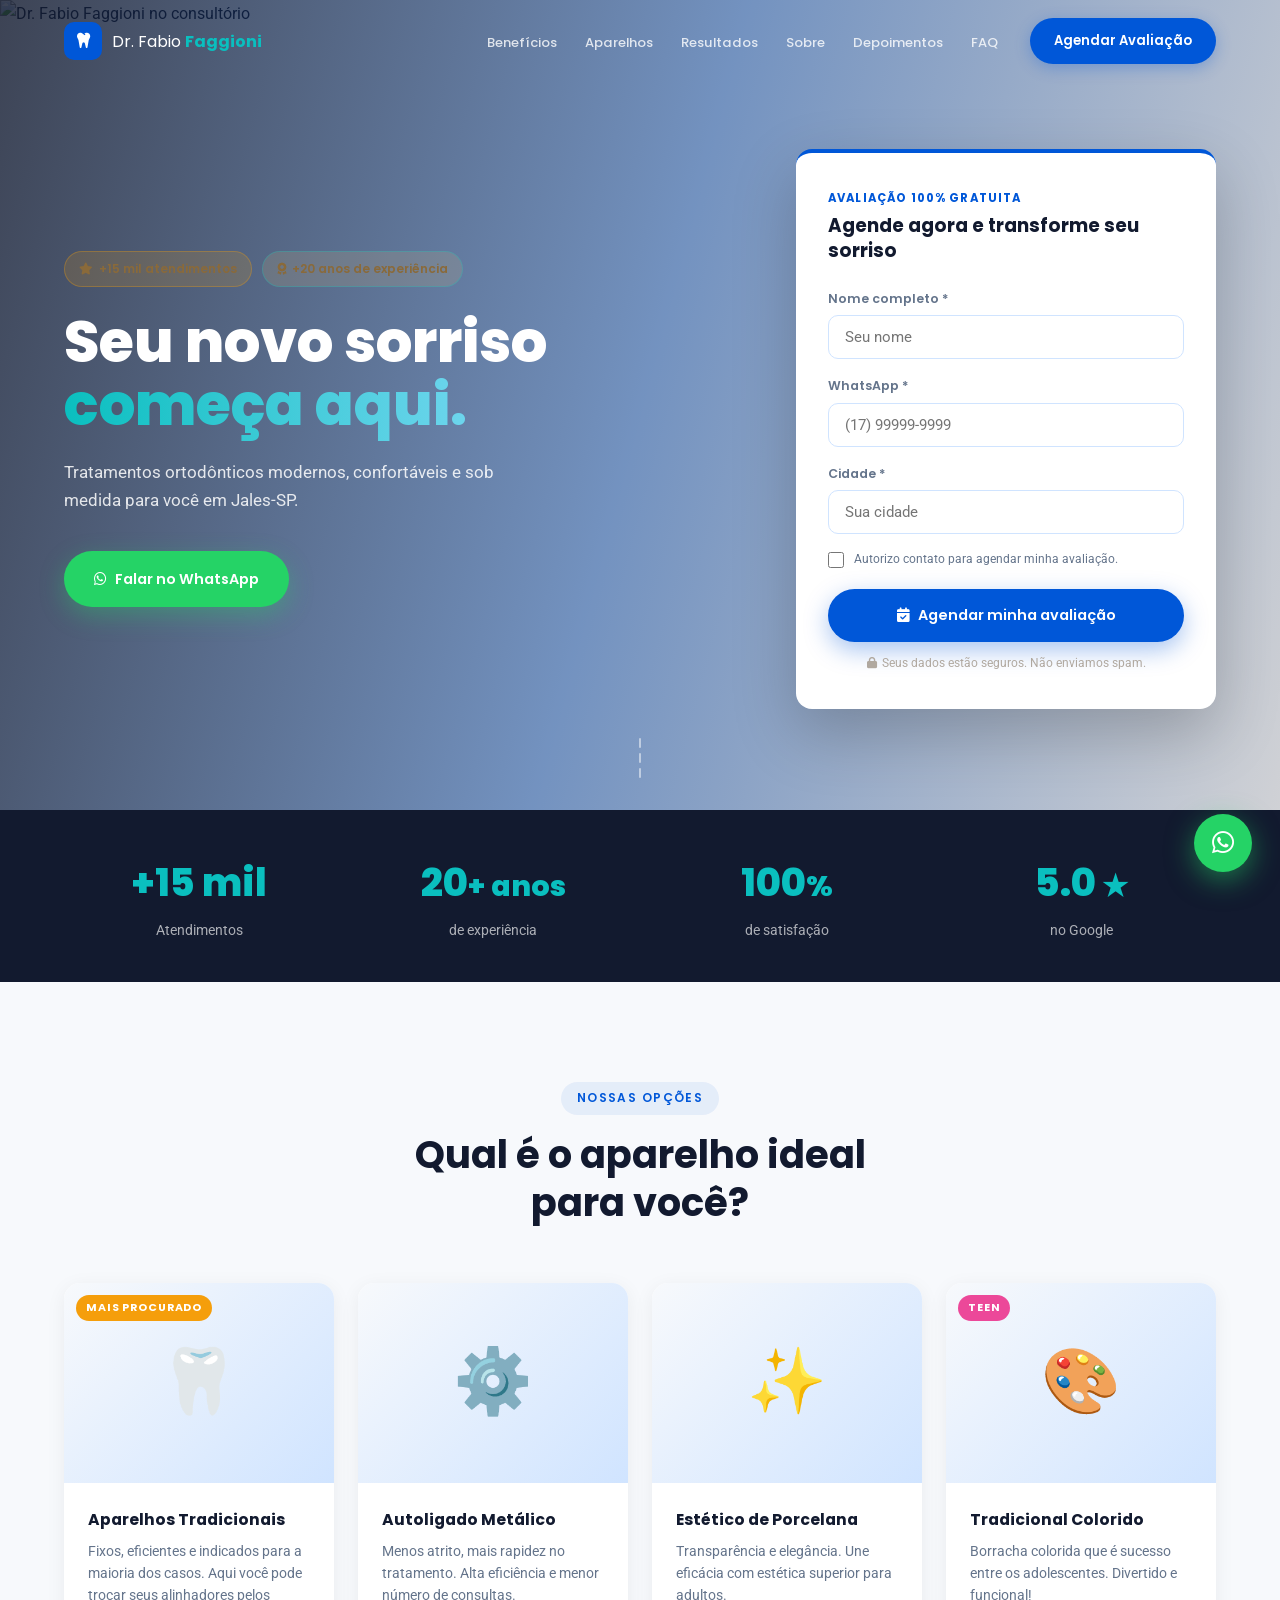
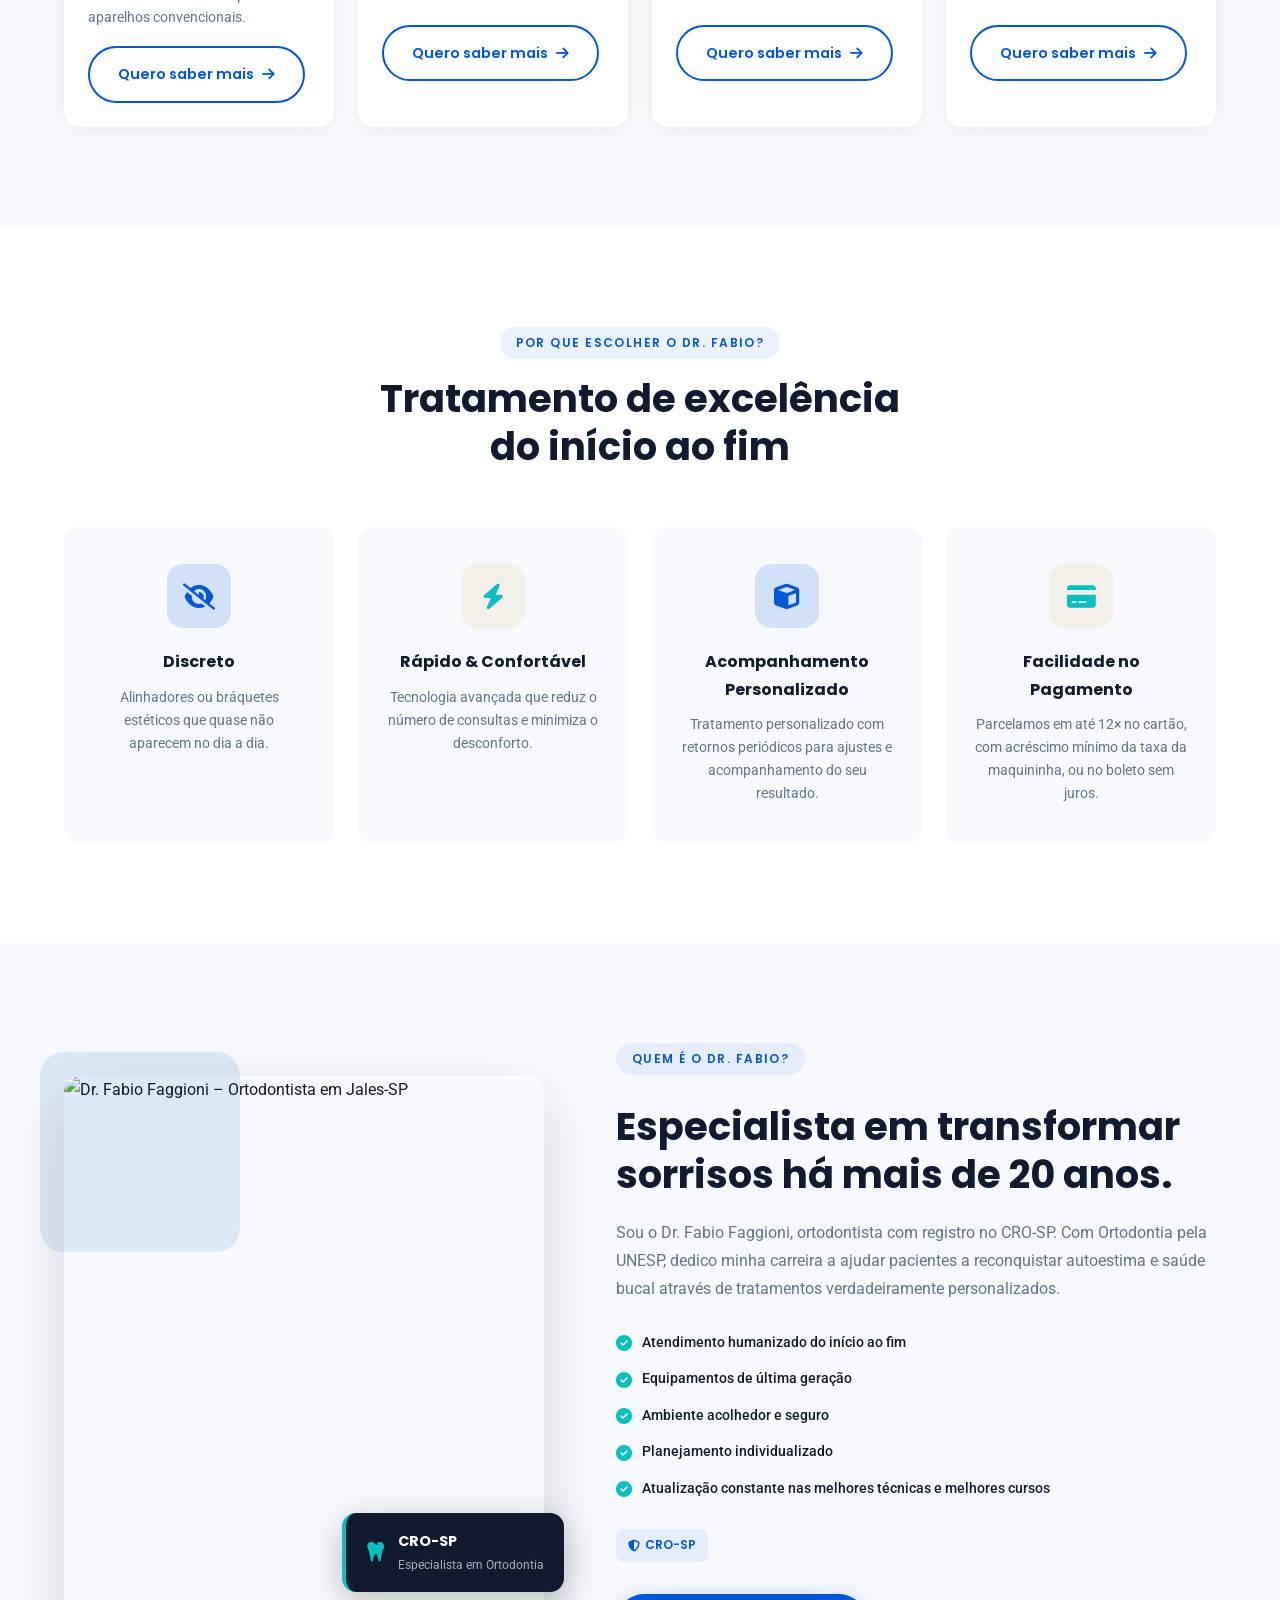
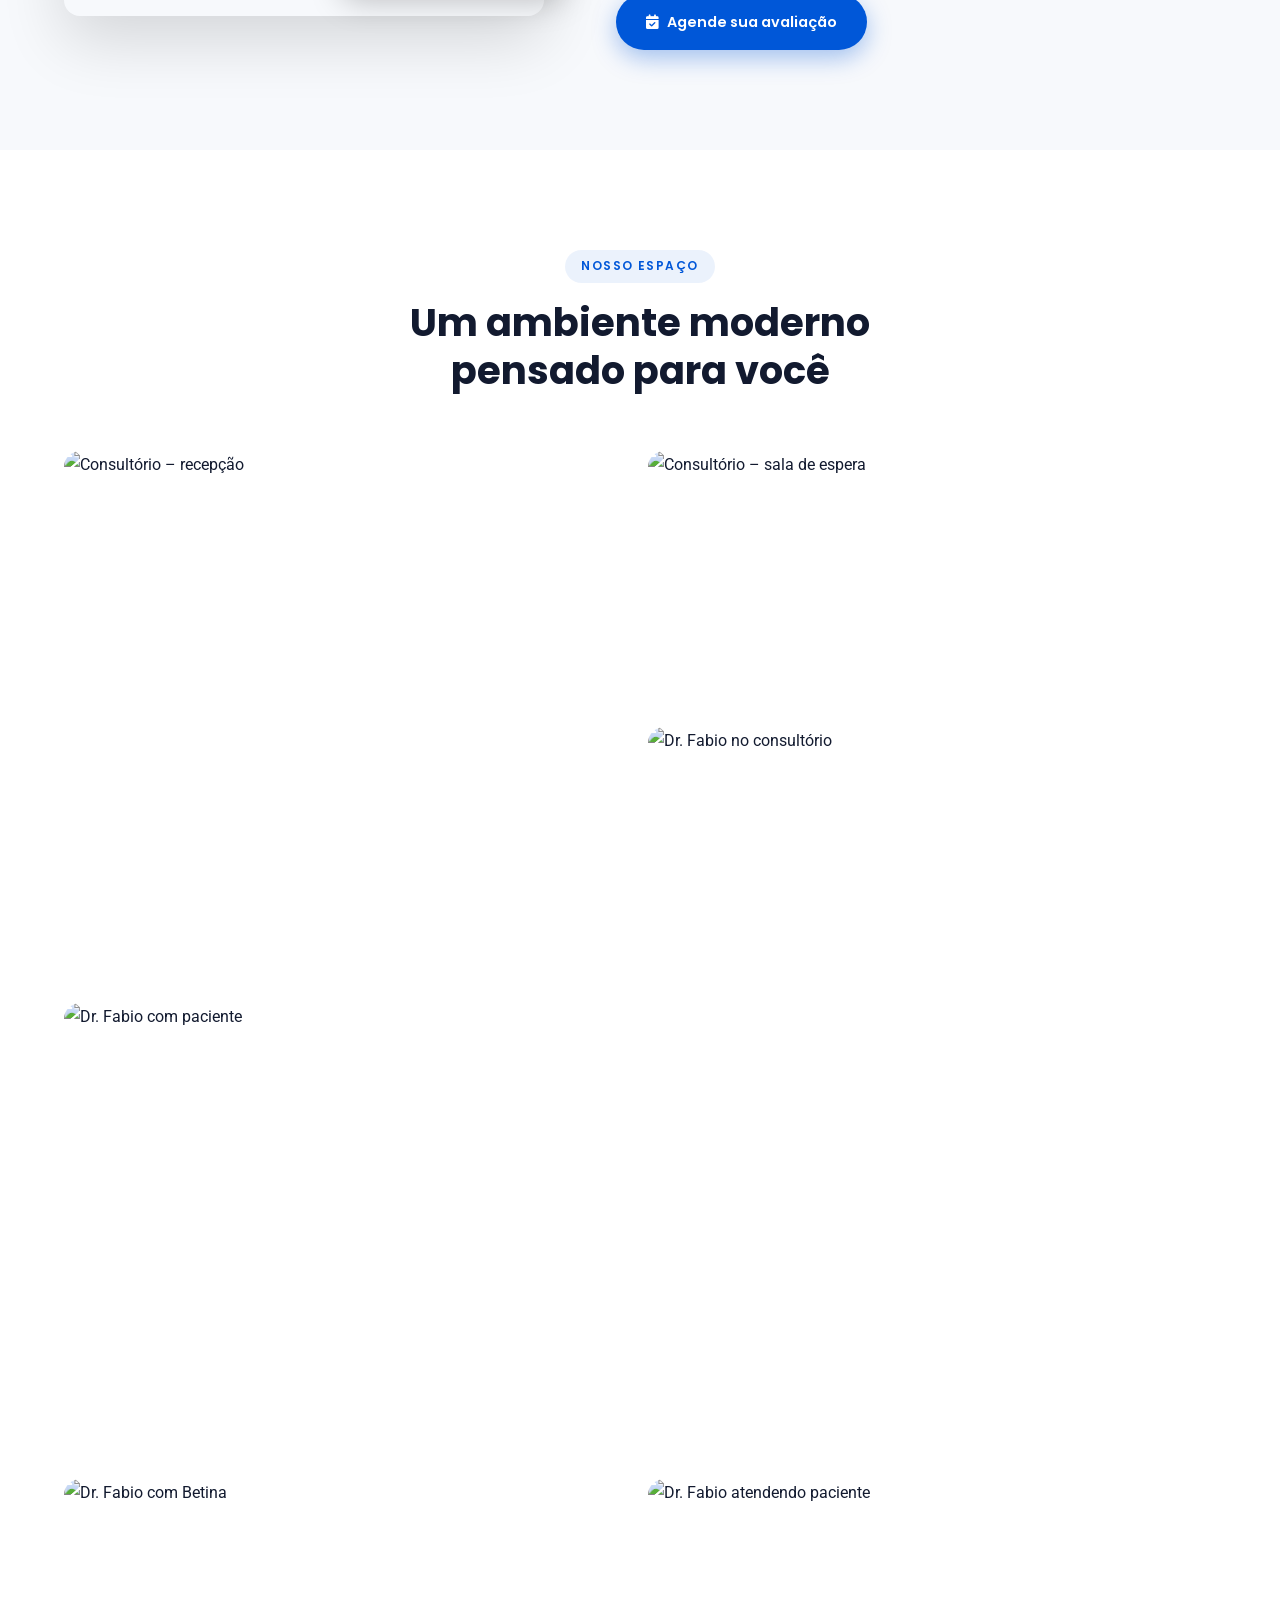
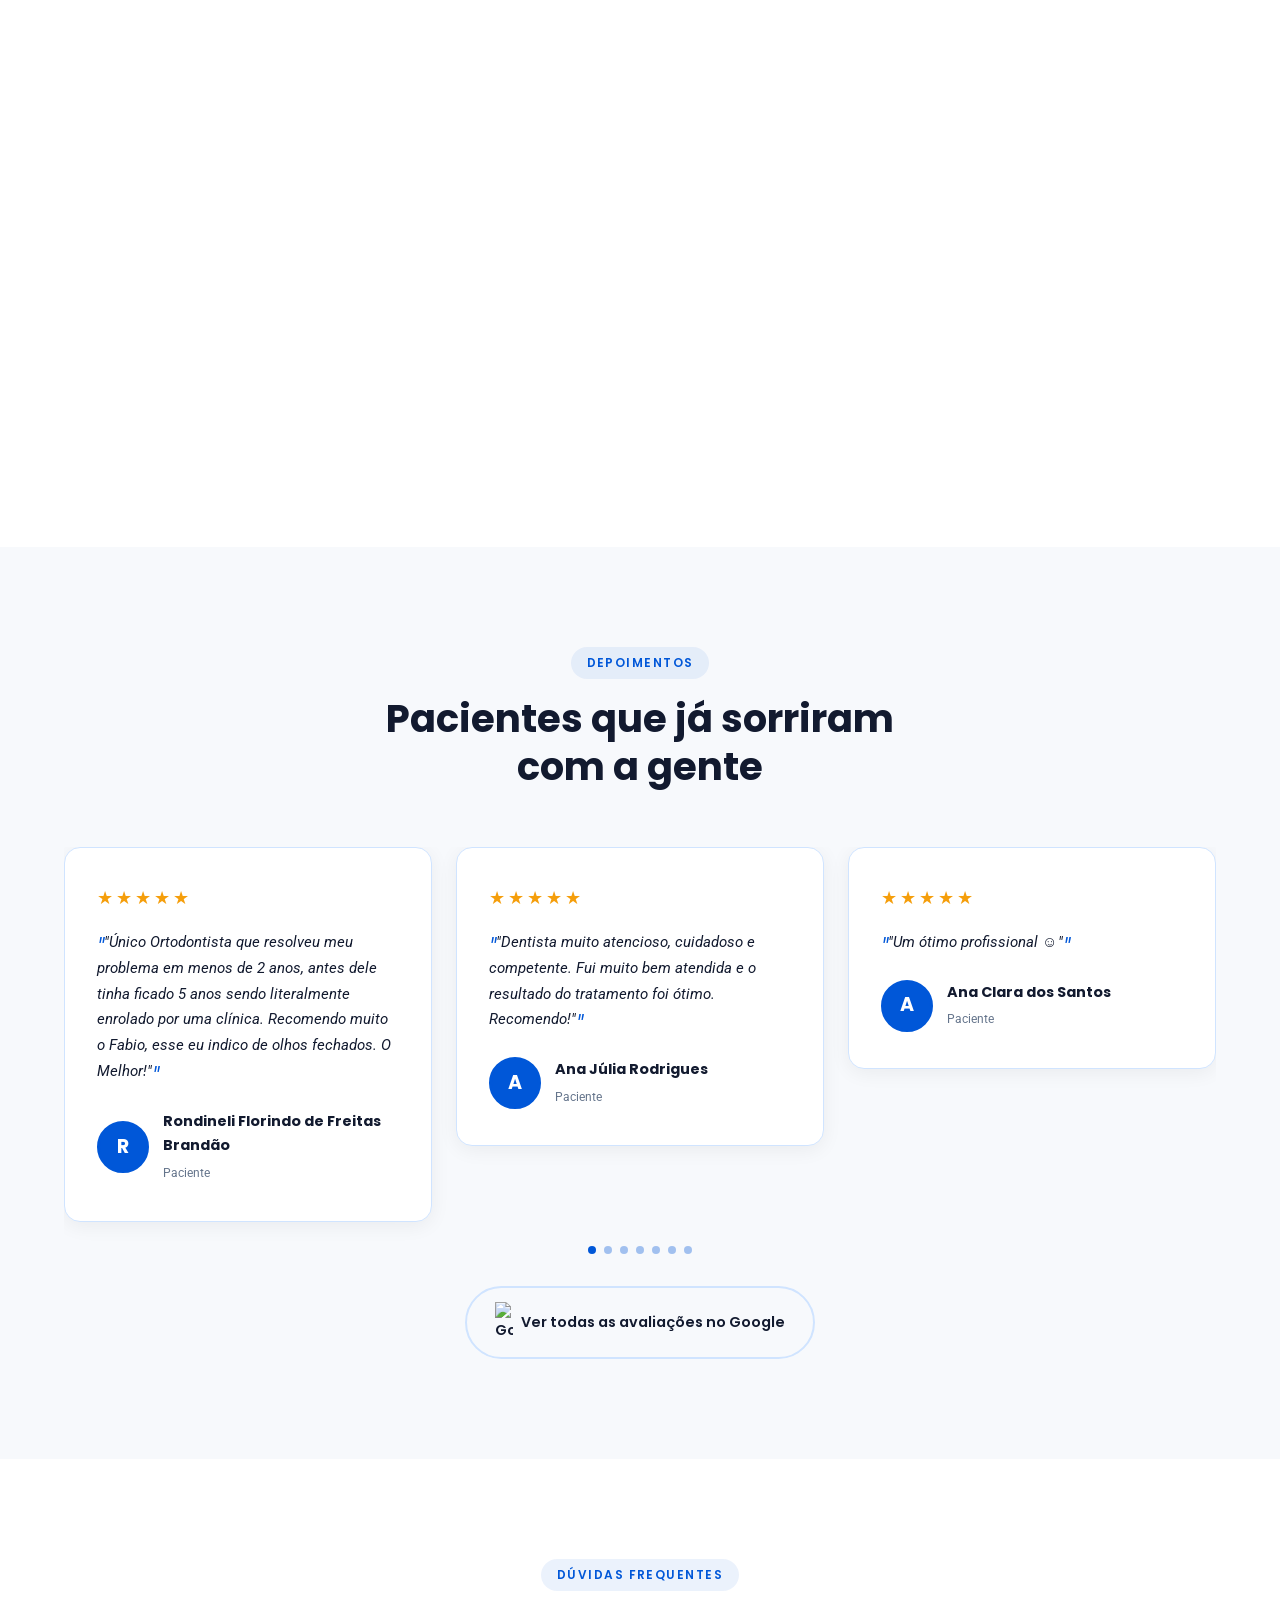
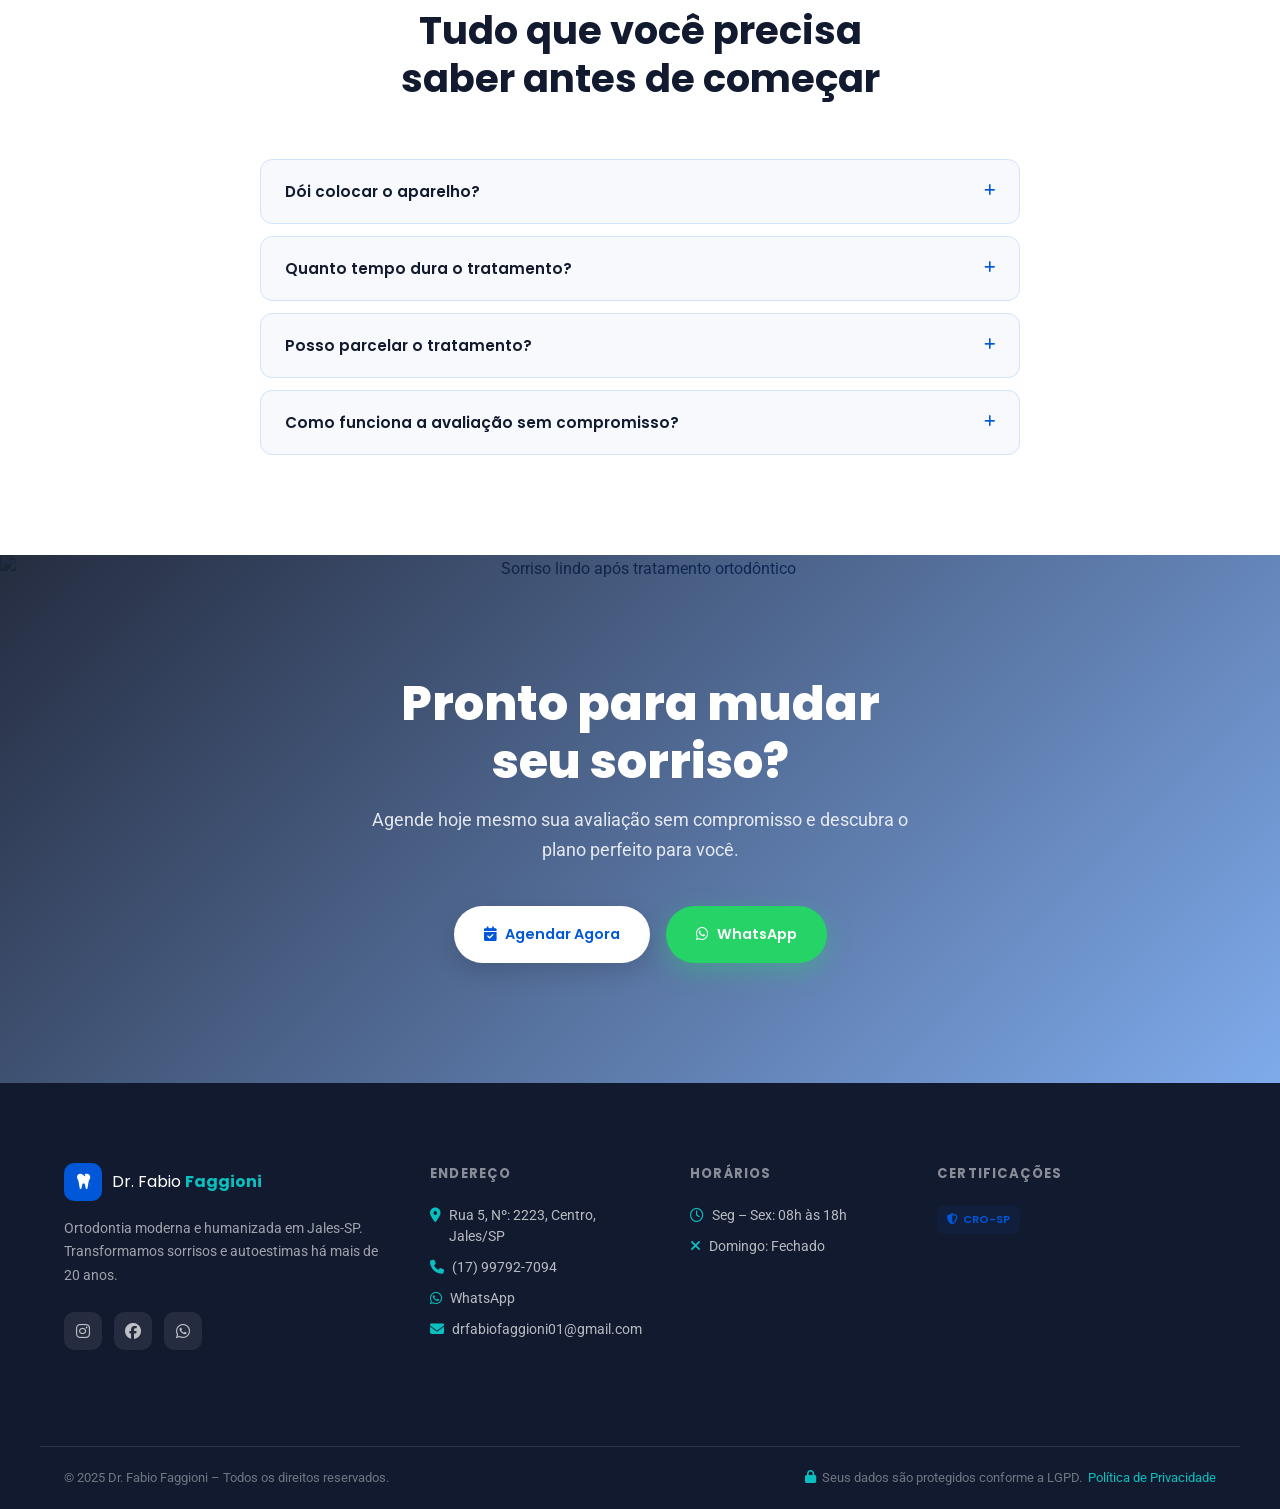
==== commit d69fd43b: "Atualiza seção sobre: remove sábado, ajusta UNESP, planejamento e técnicas https://claude.ai/code/se" ====
--- a/index.html
+++ b/index.html
@@ -1522,13 +1522,13 @@
     <div class="sobre__content">
       <span class="section-tag">Quem é o Dr. Fabio?</span>
       <h2 class="section-title">Especialista em transformar sorrisos há mais de 20 anos.</h2>
-      <p class="sobre__text">Sou o Dr. Fabio Faggioni, ortodontista com registro no CRO-SP. Com formação especializada em Ortodontia na UNESP, dedico minha carreira a ajudar pacientes a reconquistar autoestima e saúde bucal através de tratamentos verdadeiramente personalizados.</p>
+      <p class="sobre__text">Sou o Dr. Fabio Faggioni, ortodontista com registro no CRO-SP. Com Ortodontia pela UNESP, dedico minha carreira a ajudar pacientes a reconquistar autoestima e saúde bucal através de tratamentos verdadeiramente personalizados.</p>
       <ul class="sobre__bullets">
         <li><i class="fa-solid fa-check-circle"></i> Atendimento humanizado do início ao fim</li>
         <li><i class="fa-solid fa-check-circle"></i> Equipamentos de última geração</li>
         <li><i class="fa-solid fa-check-circle"></i> Ambiente acolhedor e seguro</li>
-        <li><i class="fa-solid fa-check-circle"></i> Planejamento digital com visualização do resultado</li>
-        <li><i class="fa-solid fa-check-circle"></i> Atualização constante nas melhores técnicas</li>
+        <li><i class="fa-solid fa-check-circle"></i> Planejamento individualizado</li>
+        <li><i class="fa-solid fa-check-circle"></i> Atualização constante nas melhores técnicas e melhores cursos</li>
       </ul>
       <div class="sobre__certs">
         <span class="cert-badge"><i class="fa-solid fa-shield-halved"></i> CRO-SP</span>
@@ -1804,7 +1804,6 @@
     <div class="footer__col">
       <h4>Horários</h4>
       <p><i class="fa-regular fa-clock"></i> Seg – Sex: 08h às 18h</p>
-      <p><i class="fa-regular fa-clock"></i> Sábado: 08h às 12h</p>
       <p><i class="fa-solid fa-xmark"></i> Domingo: Fechado</p>
     </div>
 
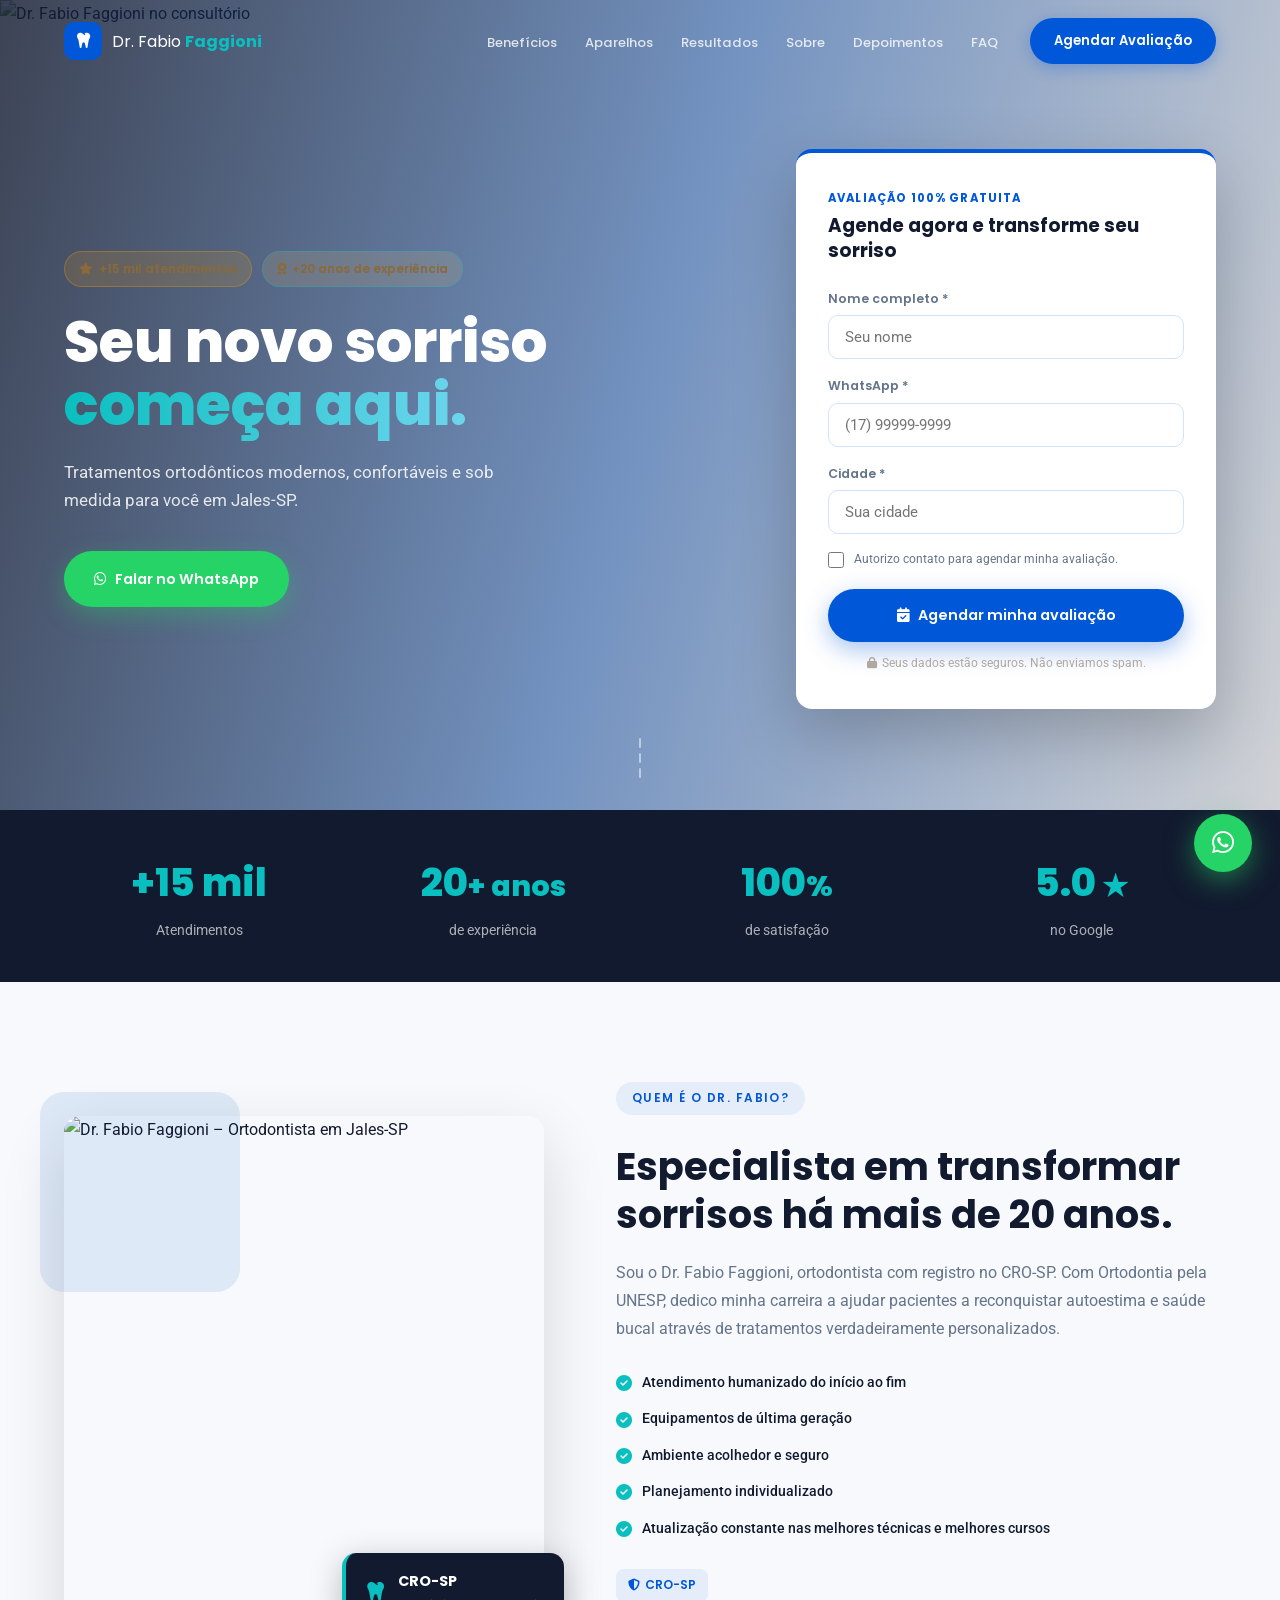
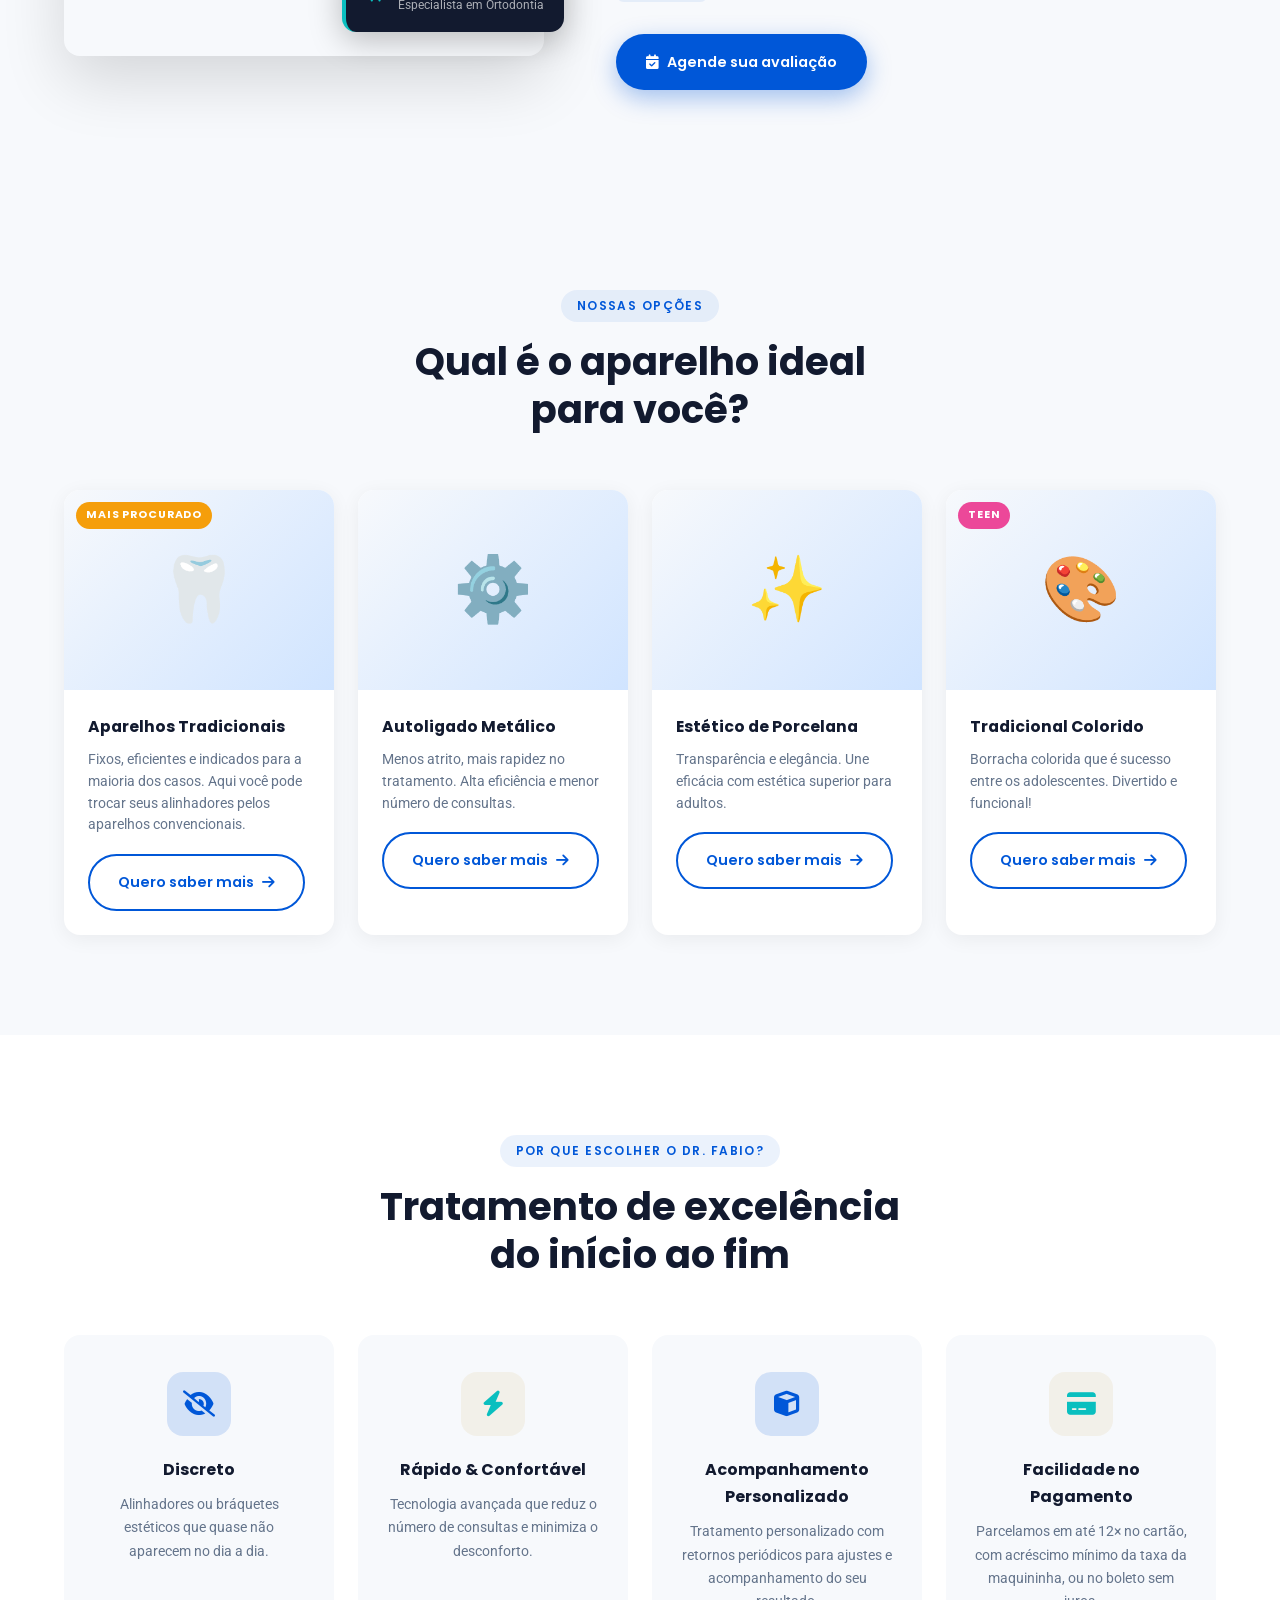
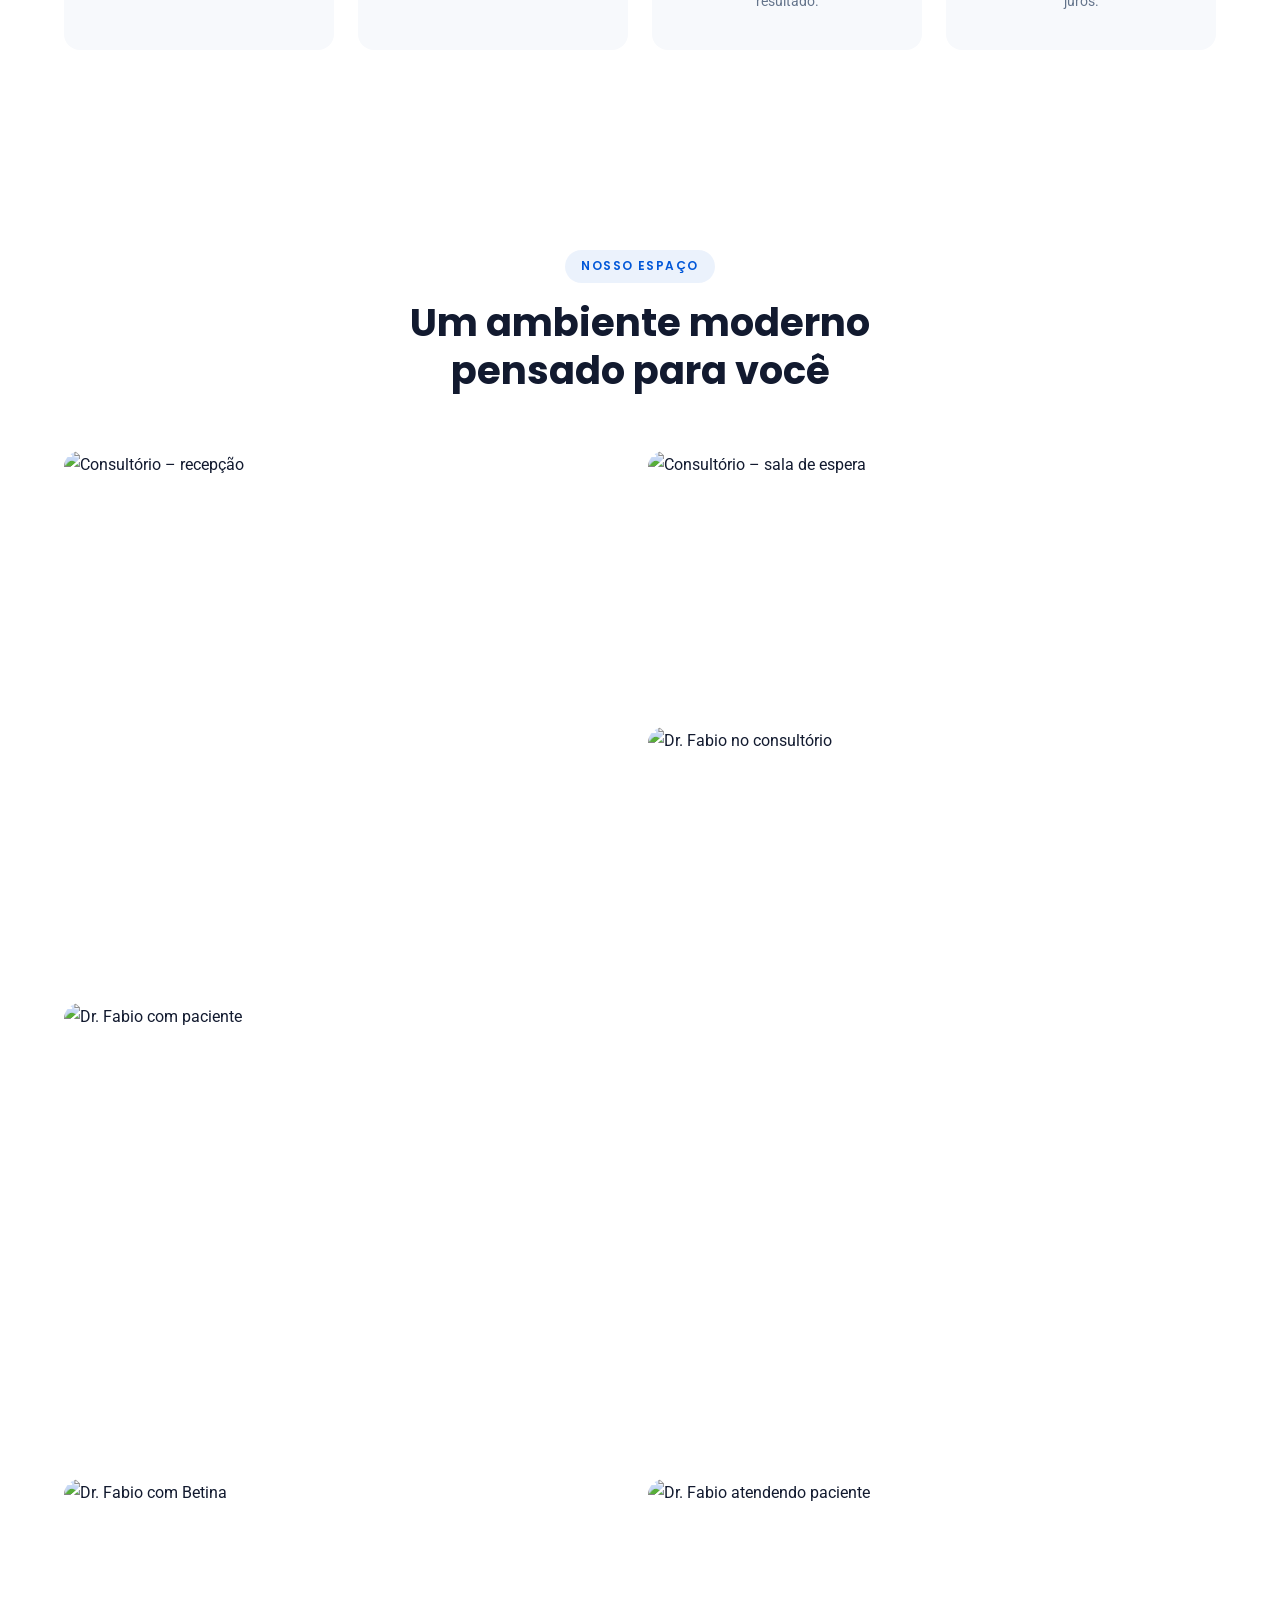
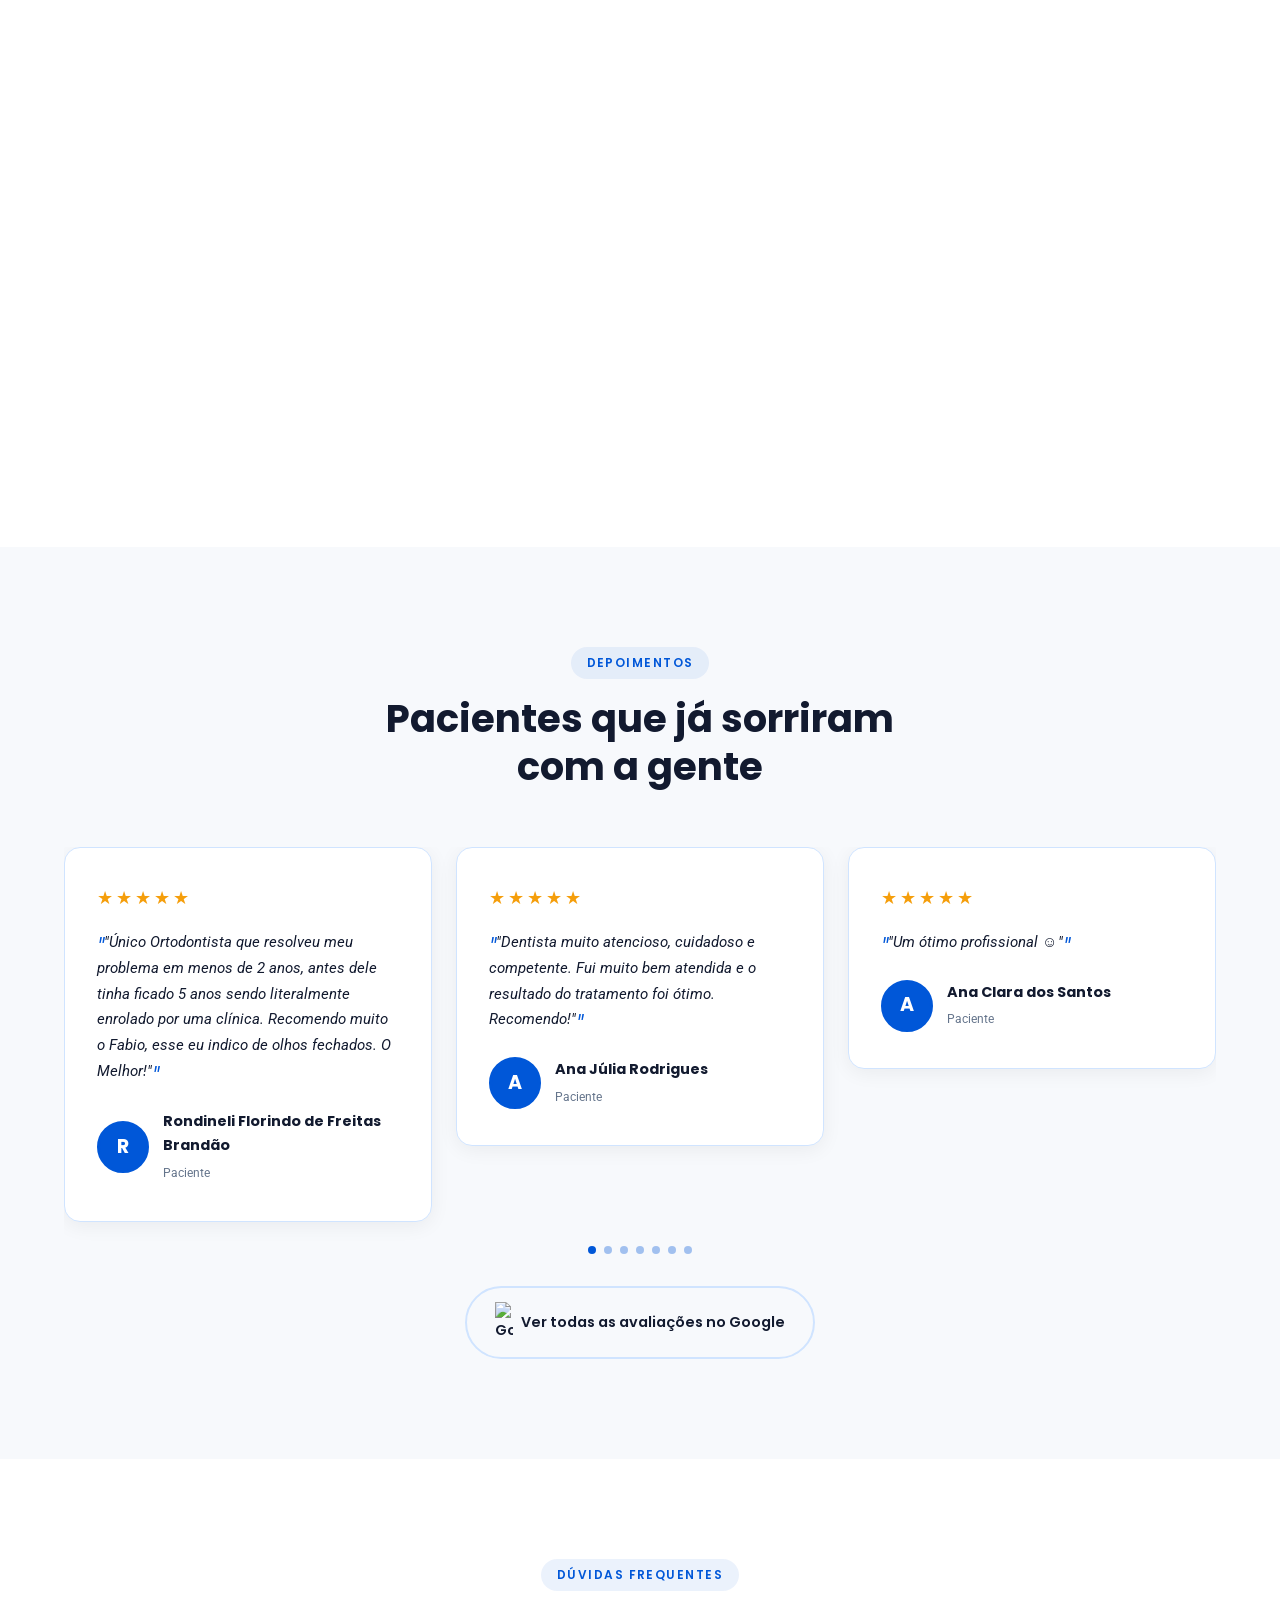
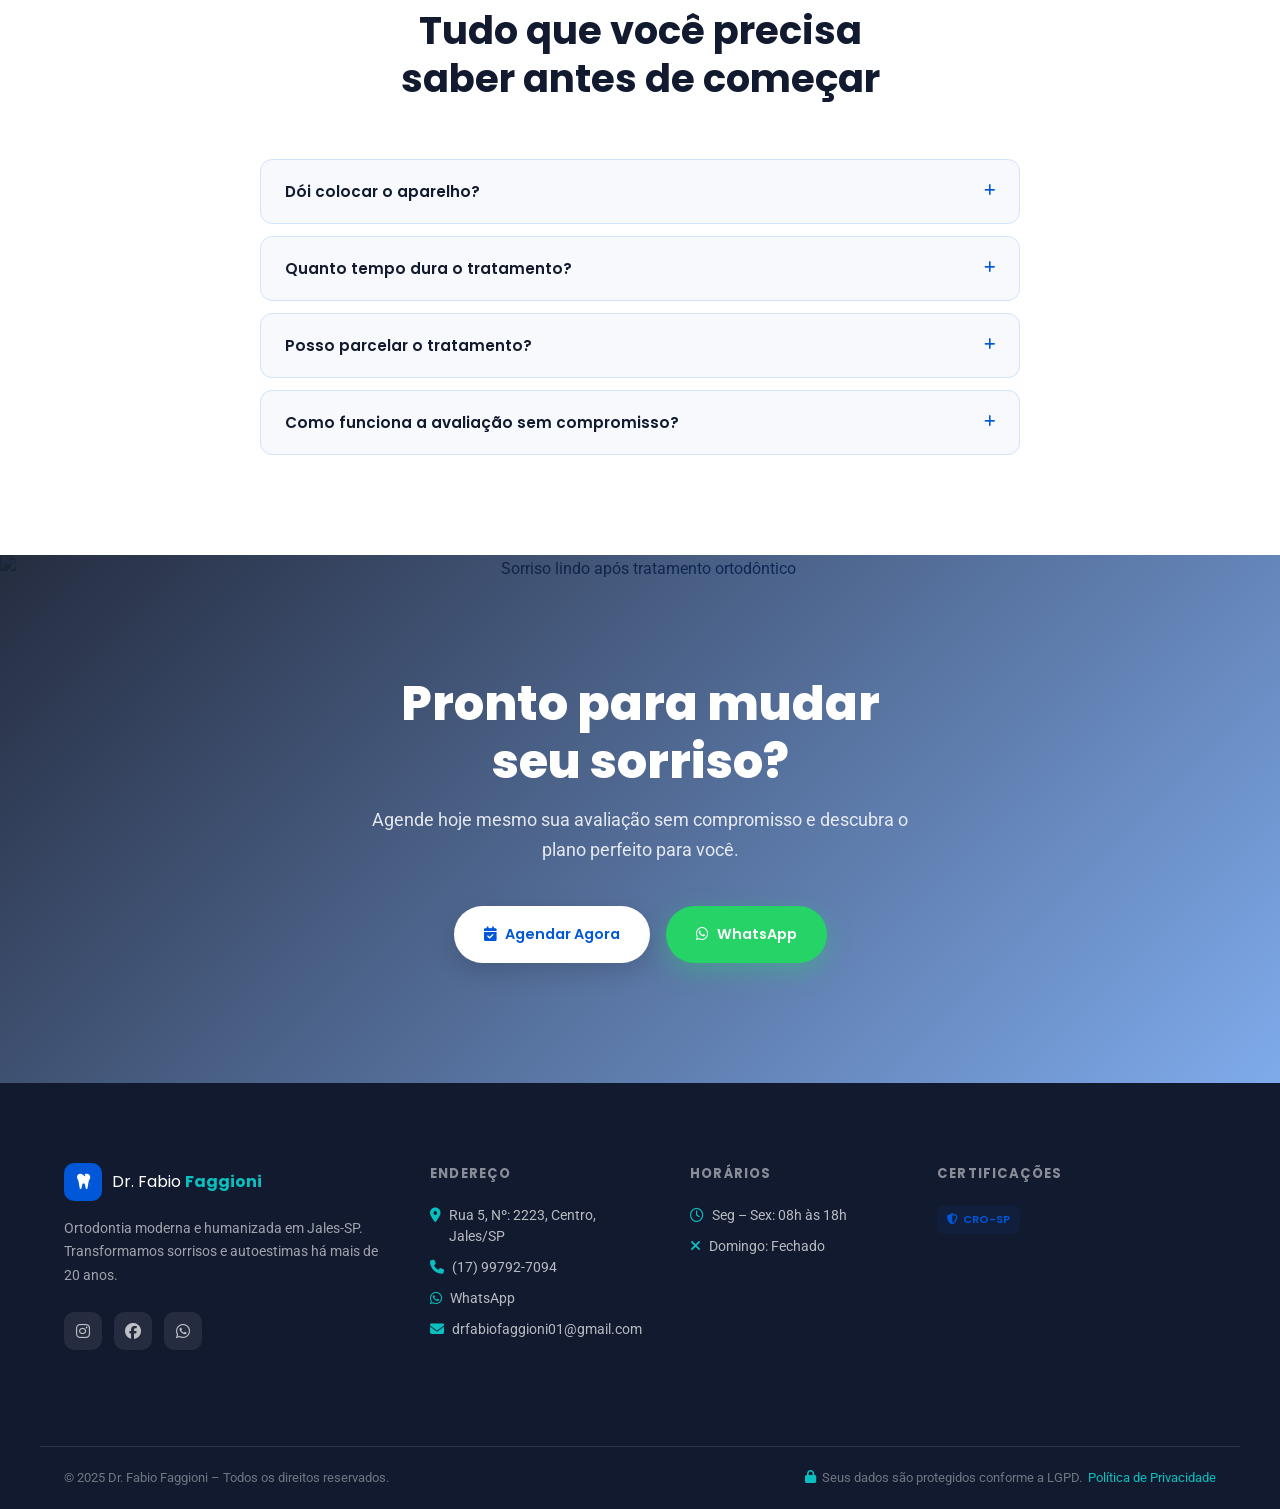
==== commit 00cc4b73: "Move seção Sobre para antes da seção de Aparelhos https://claude.ai/code/session_01UmoizsNMCKDgXVsLF" ====
--- a/index.html
+++ b/index.html
@@ -1316,6 +1316,44 @@
 </section>
 
 <!-- ======================================================
+     SOBRE
+====================================================== -->
+<section class="sobre" id="sobre">
+  <div class="container sobre__inner">
+    <div class="sobre__img-wrap">
+      <div class="sobre__img-deco"></div>
+      <img src="https://litter.catbox.moe/70300w.jpg" alt="Dr. Fabio Faggioni – Ortodontista em Jales-SP" class="sobre__img" loading="lazy" />
+      <div class="sobre__img-badge">
+        <i class="fa-solid fa-tooth"></i>
+        <div>
+          <strong>CRO-SP</strong>
+          <span>Especialista em Ortodontia</span>
+        </div>
+      </div>
+    </div>
+
+    <div class="sobre__content">
+      <span class="section-tag">Quem é o Dr. Fabio?</span>
+      <h2 class="section-title">Especialista em transformar sorrisos há mais de 20 anos.</h2>
+      <p class="sobre__text">Sou o Dr. Fabio Faggioni, ortodontista com registro no CRO-SP. Com Ortodontia pela UNESP, dedico minha carreira a ajudar pacientes a reconquistar autoestima e saúde bucal através de tratamentos verdadeiramente personalizados.</p>
+      <ul class="sobre__bullets">
+        <li><i class="fa-solid fa-check-circle"></i> Atendimento humanizado do início ao fim</li>
+        <li><i class="fa-solid fa-check-circle"></i> Equipamentos de última geração</li>
+        <li><i class="fa-solid fa-check-circle"></i> Ambiente acolhedor e seguro</li>
+        <li><i class="fa-solid fa-check-circle"></i> Planejamento individualizado</li>
+        <li><i class="fa-solid fa-check-circle"></i> Atualização constante nas melhores técnicas e melhores cursos</li>
+      </ul>
+      <div class="sobre__certs">
+        <span class="cert-badge"><i class="fa-solid fa-shield-halved"></i> CRO-SP</span>
+      </div>
+      <a href="https://wa.me/5517997927094?text=Olá%20Dr.%20Fabio!%20Gostaria%20de%20agendar%20minha%20avaliação." target="_blank" class="btn btn--primary">
+        <i class="fa-solid fa-calendar-check"></i> Agende sua avaliação
+      </a>
+    </div>
+  </div>
+</section>
+
+<!-- ======================================================
      APARELHOS / SERVIÇOS
 ====================================================== -->
 <section class="aparelhos" id="aparelhos">
@@ -1501,45 +1539,6 @@
     </div>
   </div>
 </section>
-
-<!-- ======================================================
-     SOBRE
-====================================================== -->
-<section class="sobre" id="sobre">
-  <div class="container sobre__inner">
-    <div class="sobre__img-wrap">
-      <div class="sobre__img-deco"></div>
-      <img src="https://litter.catbox.moe/70300w.jpg" alt="Dr. Fabio Faggioni – Ortodontista em Jales-SP" class="sobre__img" loading="lazy" />
-      <div class="sobre__img-badge">
-        <i class="fa-solid fa-tooth"></i>
-        <div>
-          <strong>CRO-SP</strong>
-          <span>Especialista em Ortodontia</span>
-        </div>
-      </div>
-    </div>
-
-    <div class="sobre__content">
-      <span class="section-tag">Quem é o Dr. Fabio?</span>
-      <h2 class="section-title">Especialista em transformar sorrisos há mais de 20 anos.</h2>
-      <p class="sobre__text">Sou o Dr. Fabio Faggioni, ortodontista com registro no CRO-SP. Com Ortodontia pela UNESP, dedico minha carreira a ajudar pacientes a reconquistar autoestima e saúde bucal através de tratamentos verdadeiramente personalizados.</p>
-      <ul class="sobre__bullets">
-        <li><i class="fa-solid fa-check-circle"></i> Atendimento humanizado do início ao fim</li>
-        <li><i class="fa-solid fa-check-circle"></i> Equipamentos de última geração</li>
-        <li><i class="fa-solid fa-check-circle"></i> Ambiente acolhedor e seguro</li>
-        <li><i class="fa-solid fa-check-circle"></i> Planejamento individualizado</li>
-        <li><i class="fa-solid fa-check-circle"></i> Atualização constante nas melhores técnicas e melhores cursos</li>
-      </ul>
-      <div class="sobre__certs">
-        <span class="cert-badge"><i class="fa-solid fa-shield-halved"></i> CRO-SP</span>
-      </div>
-      <a href="https://wa.me/5517997927094?text=Olá%20Dr.%20Fabio!%20Gostaria%20de%20agendar%20minha%20avaliação." target="_blank" class="btn btn--primary">
-        <i class="fa-solid fa-calendar-check"></i> Agende sua avaliação
-      </a>
-    </div>
-  </div>
-</section>
-
 <!-- ======================================================
      CONSULTÓRIO – GALERIA
 ====================================================== -->
